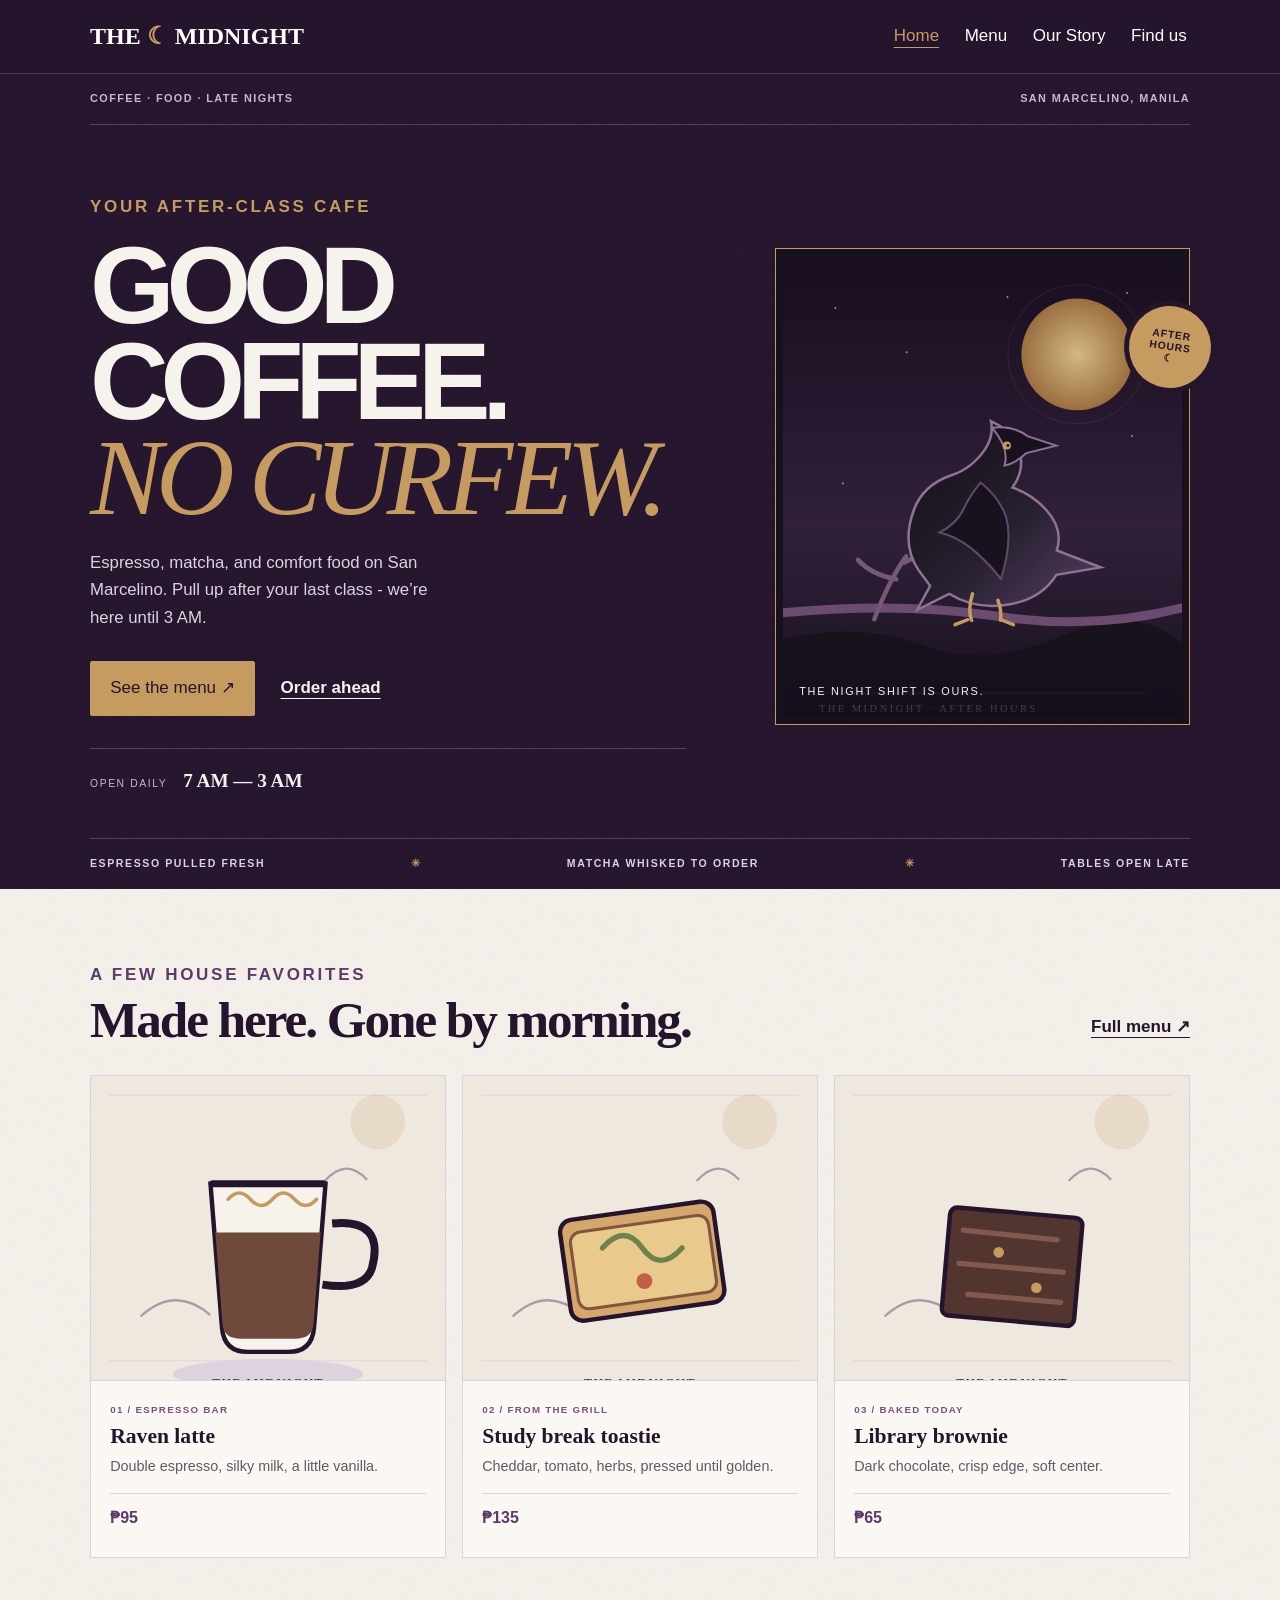
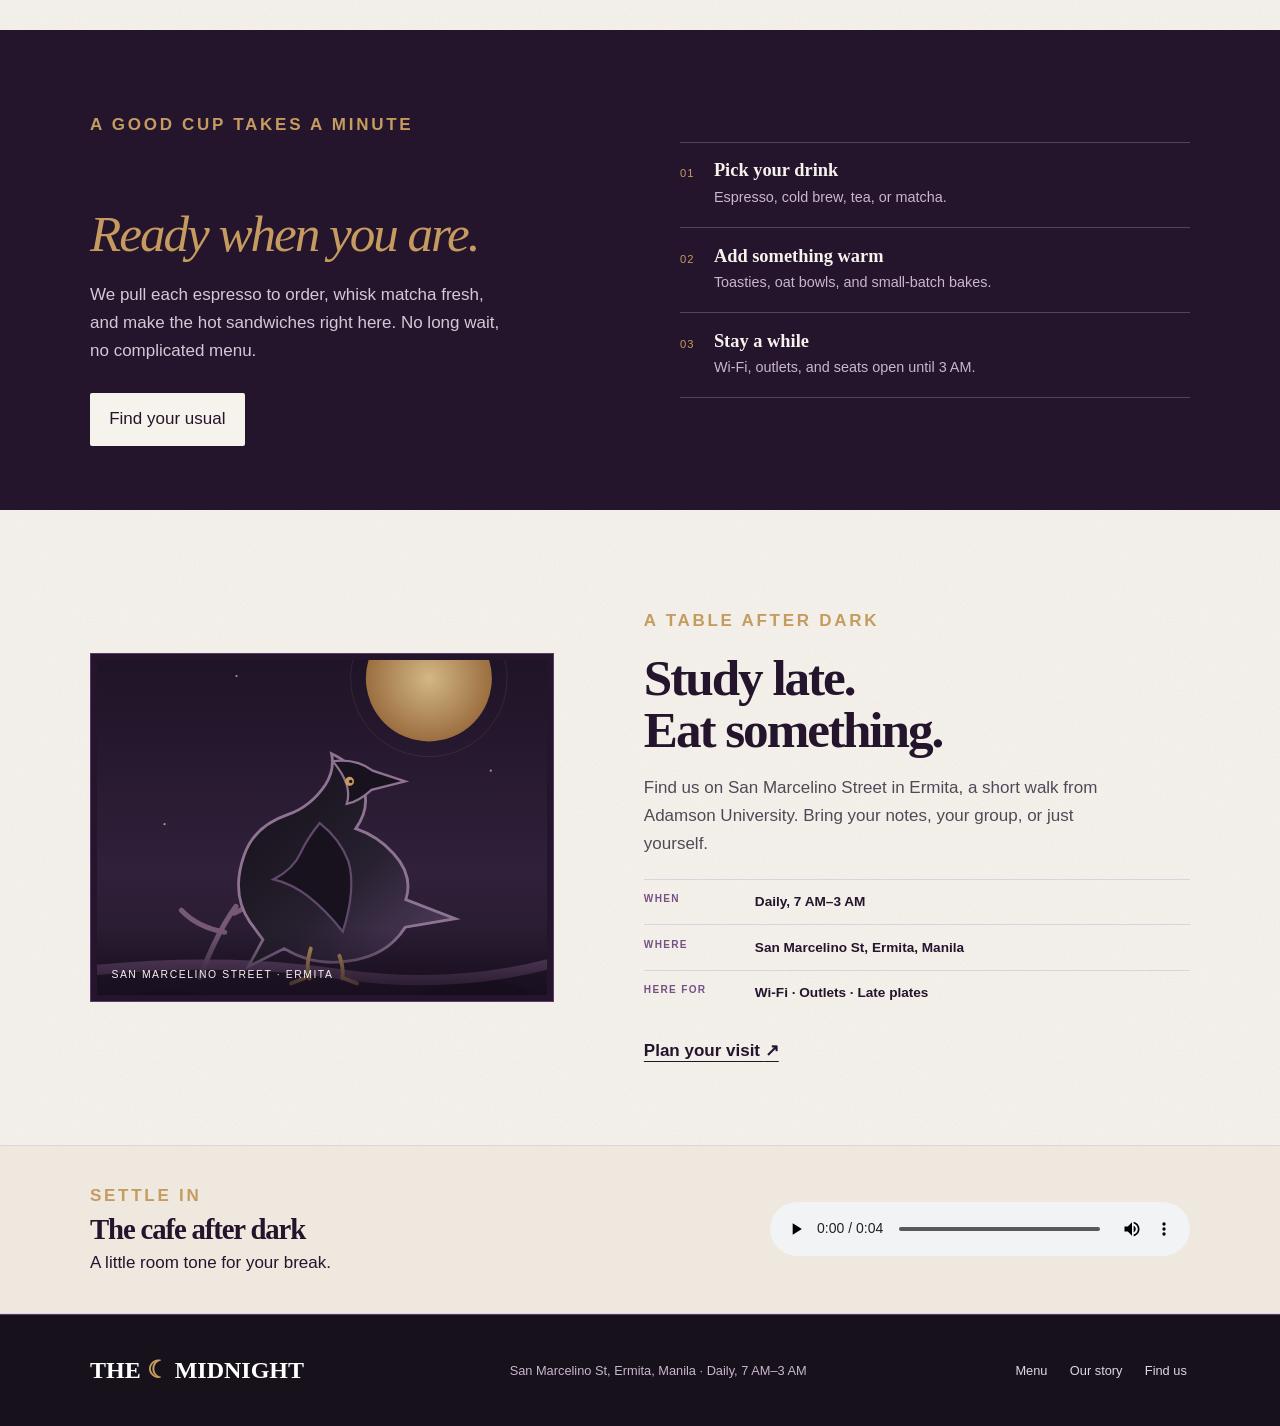
==== index.html @ ac4ef087 "Add files via upload" ====
<!doctype html>
<html lang="en"><head><meta charset="utf-8"><meta name="viewport" content="width=device-width, initial-scale=1"><title>The Midnight | Coffee after class</title><link rel="stylesheet" href="style.css"></head>
<body><header><div class="wrap bar"><a class="brand" href="index.html">THE <span>☾</span> MIDNIGHT</a><nav aria-label="Main navigation"><a href="index.html" aria-current="page">Home</a><a href="menu.html">Menu</a><a href="story.html">Our Story</a><a href="contact.html">Find us</a></nav></div></header>
<main>
<section class="mid-hero"><div class="wrap"><div class="mid-navnote"><span>COFFEE · FOOD · LATE NIGHTS</span><span>SAN MARCELINO, MANILA</span></div><div class="mid-hero-grid"><div class="mid-copy"><p class="eyebrow">Your after-class cafe</p><h1>GOOD COFFEE.<br><em>NO CURFEW.</em></h1><p>Espresso, matcha, and comfort food on San Marcelino. Pull up after your last class - we’re here until 3 AM.</p><div class="hero-actions"><a class="btn" href="menu.html">See the menu <span aria-hidden="true">↗</span></a><a class="text-link" href="contact.html?order=pickup">Order ahead</a></div><div class="mid-proof"><span>OPEN DAILY</span><strong>7 AM — 3 AM</strong></div></div><figure class="mid-raven"><img src="raven-after-hours.svg" alt="Raven perched on a branch beneath a brass moon"><figcaption>THE NIGHT SHIFT IS OURS.</figcaption><span class="raven-seal">AFTER<br>HOURS<br>☾</span></figure></div><div class="mid-ticker"><span>ESPRESSO PULLED FRESH</span><b>✳</b><span>MATCHA WHISKED TO ORDER</span><b>✳</b><span>TABLES OPEN LATE</span></div></div></section>
<section class="menu-feature wrap"><div class="section-heading"><div><p class="eyebrow">A few house favorites</p><h2>Made here. Gone by morning.</h2></div><a class="text-link" href="menu.html">Full menu <span aria-hidden="true">↗</span></a></div><div class="cards feature-cards"><article class="card menu-card"><img class="menu-art" src="raven-latte.svg" alt="Illustration of a Raven latte"><div class="menu-copy"><p class="item-tag">01 / ESPRESSO BAR</p><h3>Raven latte</h3><p>Double espresso, silky milk, a little vanilla.</p><p class="price">₱95</p></div></article><article class="card menu-card"><img class="menu-art" src="toastie.svg" alt="Illustration of a toasted cheddar sandwich"><div class="menu-copy"><p class="item-tag">02 / FROM THE GRILL</p><h3>Study break toastie</h3><p>Cheddar, tomato, herbs, pressed until golden.</p><p class="price">₱135</p></div></article><article class="card menu-card"><img class="menu-art" src="brownie.svg" alt="Illustration of a chocolate brownie"><div class="menu-copy"><p class="item-tag">03 / BAKED TODAY</p><h3>Library brownie</h3><p>Dark chocolate, crisp edge, soft center.</p><p class="price">₱65</p></div></article></div></section>
<section class="counter-band"><div class="wrap counter-grid"><div><p class="eyebrow">A good cup takes a minute</p><h2>Fresh from our counter.<br><em>Ready when you are.</em></h2><p>We pull each espresso to order, whisk matcha fresh, and make the hot sandwiches right here. No long wait, no complicated menu.</p><a class="btn btn-light" href="menu.html">Find your usual</a></div><ol class="steps"><li><span>01</span><div><h3>Pick your drink</h3><p>Espresso, cold brew, tea, or matcha.</p></div></li><li><span>02</span><div><h3>Add something warm</h3><p>Toasties, oat bowls, and small-batch bakes.</p></div></li><li><span>03</span><div><h3>Stay a while</h3><p>Wi-Fi, outlets, and seats open until 3 AM.</p></div></li></ol></div></section>
<section class="place-section wrap"><figure class="place-art"><img src="raven-after-hours.svg" alt="The Midnight's raven mark against a night sky"><figcaption>SAN MARCELINO STREET · ERMITA</figcaption></figure><div class="place-copy"><p class="eyebrow">A table after dark</p><h2>Study late.<br>Eat something.</h2><p>Find us on San Marcelino Street in Ermita, a short walk from Adamson University. Bring your notes, your group, or just yourself.</p><ul class="place-facts"><li><span>WHEN</span><strong>Daily, 7 AM–3 AM</strong></li><li><span>WHERE</span><strong>San Marcelino St, Ermita, Manila</strong></li><li><span>HERE FOR</span><strong>Wi-Fi · Outlets · Late plates</strong></li></ul><a class="text-link" href="contact.html">Plan your visit <span aria-hidden="true">↗</span></a></div></section>
<section class="sound-strip"><div class="wrap sound-row"><div><p class="eyebrow">Settle in</p><h2>The cafe after dark</h2><p>A little room tone for your break.</p></div><audio controls aria-label="Cafe ambience soundscape"><source src="cafe-ambience.wav" type="audio/wav">Your browser does not support audio playback.</audio></div></section>
</main><footer><div class="wrap footer-row"><a class="brand" href="index.html">THE <span>☾</span> MIDNIGHT</a><p>San Marcelino St, Ermita, Manila · Daily, 7 AM–3 AM</p><nav aria-label="Footer navigation"><a href="menu.html">Menu</a><a href="story.html">Our story</a><a href="contact.html">Find us</a></nav></div></footer></body></html>
---- style.css ----
:root{--ink:#21172c;--plum:#522879;--violet:#7b45a6;--lilac:#eee4f5;--cream:#fffaf2;--gold:#e5b95c;--muted:#655b6c;--serif:Georgia,serif;--sans:Arial,sans-serif}*{box-sizing:border-box}body{margin:0;background:var(--cream);color:var(--ink);font:17px/1.65 var(--sans)}a{color:var(--plum)}a:hover{color:var(--violet)}a:focus-visible,button:focus-visible,input:focus-visible,select:focus-visible,textarea:focus-visible{outline:3px solid var(--gold);outline-offset:3px}.wrap{width:min(1100px,92%);margin:auto}header{background:var(--plum);color:white}header .bar{display:flex;align-items:center;justify-content:space-between;gap:2rem;padding:1rem 0}.brand{font:700 1.5rem var(--serif);color:white;text-decoration:none}.brand span{color:var(--gold)}nav{display:flex;gap:1.2rem;flex-wrap:wrap}nav a{color:white;text-decoration:none;padding:.4rem .2rem}nav a:hover,nav a[aria-current=page]{color:var(--gold);text-decoration:underline;text-underline-offset:6px}.hero{padding:5rem 0;background:linear-gradient(115deg,#eee4f5 0 60%,#e3d4ed 60%);}.hero-grid,.split{display:grid;grid-template-columns:1.1fr .9fr;gap:3rem;align-items:center}h1,h2,h3{font-family:var(--serif);line-height:1.15}h1{font-size:clamp(2.8rem,7vw,5rem);margin:.5rem 0}h2{font-size:2.2rem;color:var(--plum)}.eyebrow{text-transform:uppercase;letter-spacing:.16em;color:var(--violet);font-weight:bold}.btn{display:inline-block;background:var(--plum);color:white;text-decoration:none;padding:.8rem 1.2rem;border-radius:3px}.btn:hover,button:hover{background:var(--violet);color:white}.section{padding:3rem 0}.cards{display:grid;grid-template-columns:repeat(3,1fr);gap:1.2rem}.card{background:white;padding:1.4rem;border-top:4px solid var(--violet);box-shadow:0 8px 25px #21172c12}figure{margin:0}figure img{width:100%;display:block;border-radius:4px}figcaption{font-size:.9rem;color:var(--muted);padding:.5rem 0}audio{width:100%;margin:1rem 0}.price{color:var(--plum);font-weight:bold}form{max-width:700px;display:grid;gap:1rem}label{font-weight:bold}input,select,textarea{display:block;width:100%;margin-top:.35rem;padding:.8rem;border:1px solid #9e8ba9;border-radius:3px;background:white;font:inherit}button{border:0;background:var(--plum);color:white;padding:.85rem 1.2rem;font:inherit;cursor:pointer}footer{background:var(--ink);color:white;padding:2rem 0;margin-top:2rem}footer a{color:#e8ceff}.raven{font-size:4rem;color:var(--plum);text-align:center;background:var(--lilac);padding:2rem;border-radius:50%}@media(max-width:700px){header .bar{align-items:flex-start;flex-direction:column;gap:.5rem}.hero{padding:3rem 0}.hero-grid,.split,.cards{grid-template-columns:1fr}.section{padding:2rem 0}nav{gap:.5rem 1rem}body{font-size:16px}}

/* Raven & Rue editorial identity */
@import url('https://fonts.googleapis.com/css2?family=Fraunces:opsz,wght@9..144,500;9..144,600&family=Plus+Jakarta+Sans:wght@400;500;600;700&display=swap');
:root{--ink:#24142C;--plum:#5C3A6B;--violet:#5C3A6B;--lilac:#EEE8EF;--cream:#F6F2EC;--gold:#C59B5F;--muted:#625968;--serif:'Fraunces',Georgia,serif;--sans:'Plus Jakarta Sans',Arial,sans-serif;--line:#DCD3DF}
body{background-color:var(--cream);background-image:url("data:image/svg+xml,%3Csvg viewBox='0 0 180 180' xmlns='http://www.w3.org/2000/svg'%3E%3Cfilter id='n'%3E%3CfeTurbulence type='fractalNoise' baseFrequency='.88' numOctaves='3' stitchTiles='stitch'/%3E%3C/filter%3E%3Crect width='100%25' height='100%25' filter='url(%23n)' opacity='.12'/%3E%3C/svg%3E");background-size:180px 180px}
header{background:var(--ink);border-bottom:1px solid #49374e}.hero{padding:clamp(3rem,7vw,6rem) 0 0;background:transparent;border-bottom:1px solid var(--line)}.hero-grid{grid-template-columns:1.04fr .78fr;gap:clamp(2rem,7vw,6rem);align-items:center}.hero-copy{max-width:620px}.hero h1{font-size:clamp(3rem,6.6vw,5.7rem);letter-spacing:-.045em;max-width:11ch;margin:1rem 0 1.3rem;color:var(--ink)}.hero .eyebrow{color:var(--plum)}.hero-lede{max-width:46ch;color:#514957;font-size:1.08rem}.hero-actions{display:flex;align-items:center;gap:1.6rem;flex-wrap:wrap;margin:2rem 0}.hero .btn{background:var(--ink);border:1px solid var(--ink);padding:.9rem 1.25rem;border-radius:0;font-weight:700}.hero .btn:hover{background:var(--plum);border-color:var(--plum)}.text-link{font-weight:700;text-decoration:underline;text-underline-offset:5px;color:var(--ink)}.text-link:hover{color:var(--plum)}.hero-photo{position:relative;width:100%;aspect-ratio:4/5;border:1px solid var(--ink);padding:7px;background:var(--cream)}.hero-photo img{width:100%;height:100%;object-fit:cover;display:block;filter:saturate(.78) contrast(1.04)}.hero-photo figcaption{position:absolute;left:7px;right:7px;bottom:7px;background:linear-gradient(transparent,#170f1ccc);color:white;padding:2.5rem 1rem .8rem}.late-stamp{position:absolute;right:-18px;top:13%;display:grid;place-items:center;background:var(--gold);color:var(--ink);width:108px;height:108px;border-radius:50%;text-align:center;text-transform:uppercase;font-size:.68rem;line-height:1.25;letter-spacing:.08em;box-shadow:0 0 0 4px var(--cream);transform:rotate(8deg)}.late-stamp strong{font-size:.92rem}.hero-meta{display:flex;list-style:none;padding:1.2rem 0;margin:2.5rem 0 0;border-top:1px solid var(--line);gap:0;flex-wrap:wrap}.hero-meta li{padding:.2rem 1.4rem;border-right:1px solid var(--line);font-size:.8rem;font-weight:700;letter-spacing:.02em;color:#514957}.hero-meta li:first-child{padding-left:0}.hero-meta li:last-child{border:0}.section{border-top:1px solid var(--line)}h2{color:var(--ink)}
@media(max-width:700px){.hero-grid{grid-template-columns:1fr;gap:2.5rem}.hero-photo{width:min(88%,420px);margin:0 auto}.hero h1{font-size:clamp(2.8rem,13vw,4rem)}.hero-meta{margin-top:1.5rem;display:grid;grid-template-columns:1fr;gap:.6rem}.hero-meta li,.hero-meta li:first-child{padding:.4rem 0;border:0}.late-stamp{right:-12px;width:92px;height:92px}}

/* After-hours raven identity */
:root{--ink:#24142C;--plum:#5C3A6B;--violet:#765184;--cream:#F6F2EC;--gold:#C59B5F;--line:#DCD3DF}
.hero{position:relative;background:#24142C;color:#F6F2EC;border-bottom:1px solid #5C3A6B}.hero:before{content:"";position:absolute;inset:0;pointer-events:none;background-image:url("data:image/svg+xml,%3Csvg viewBox='0 0 180 180' xmlns='http://www.w3.org/2000/svg'%3E%3Cfilter id='n'%3E%3CfeTurbulence type='fractalNoise' baseFrequency='.8' numOctaves='3' stitchTiles='stitch'/%3E%3C/filter%3E%3Crect width='100%25' height='100%25' filter='url(%23n)' opacity='.14'/%3E%3C/svg%3E");opacity:.24}.hero .wrap{position:relative}.hero h1{color:#F6F2EC}.hero .eyebrow{color:#C59B5F}.hero-lede{color:#d3c9d6}.hero .btn{background:#C59B5F;border-color:#C59B5F;color:#24142C}.hero .btn:hover{background:#e0bb80;border-color:#e0bb80}.hero .text-link{color:#F6F2EC}.hero .text-link:hover{color:#C59B5F}.hero-photo{background:#24142C;border-color:#C59B5F;padding:6px}.hero-photo img{filter:none}.hero-photo figcaption{background:linear-gradient(transparent,#160d1ddd);color:#F6F2EC}.late-stamp{background:#C59B5F;color:#24142C;box-shadow:0 0 0 4px #24142C}.hero-meta{border-color:#5C3A6B}.hero-meta li{color:#e0d7e2;border-color:#5C3A6B}.hero-meta li:last-child{border:0}
/* Illustrated cafe menu */
.menu-card{padding:0;overflow:hidden;background:#fbf8f3;border:1px solid #dcd3df;border-top:0;box-shadow:none}.menu-card .menu-art{width:100%;display:block;aspect-ratio:1/1;object-fit:cover;border-bottom:1px solid #dcd3df}.menu-copy{padding:1.1rem 1.25rem 1.3rem}.menu-copy h3{margin:.1rem 0 .4rem;color:#24142c;font-size:1.35rem}.menu-copy p{margin:.35rem 0;color:#625968}.menu-copy .price{margin-top:.8rem;padding-top:.65rem;border-top:1px solid #dcd3df;color:#5c3a6b;font-size:1.05rem}.section.wrap>h2{font-size:2rem;margin-bottom:1.2rem}.section.wrap>h2.section{margin-top:3rem;padding-top:2rem;border-top:1px solid #dcd3df}
/* Homepage featured menu cards */
main>.section.wrap:has(>.cards) .menu-card{background:#f6f2ec;border:1px solid #dcd3df;box-shadow:none;transition:transform .2s ease,border-color .2s ease}main>.section.wrap:has(>.cards) .menu-card:hover{transform:translateY(-3px);border-color:#c59b5f}main>.section.wrap:has(>.cards) .menu-art{aspect-ratio:4/3;background:#eee8df}main>.section.wrap:has(>.cards) .menu-copy{padding:1rem 1.2rem 1.1rem}main>.section.wrap:has(>.cards) .menu-copy h3{font-size:1.3rem}main>.section.wrap:has(>.cards) .menu-copy .price{border:0;padding:0;margin:.7rem 0 0;font-family:var(--sans);font-size:.95rem}
/* Midnight landing page: bold cafe identity, original raven and menu art */
.mid-hero{background:#24142c;color:#f6f2ec;overflow:hidden;position:relative}.mid-hero:after{content:"";position:absolute;inset:0;pointer-events:none;opacity:.1;background-image:url("data:image/svg+xml,%3Csvg viewBox='0 0 180 180' xmlns='http://www.w3.org/2000/svg'%3E%3Cfilter id='n'%3E%3CfeTurbulence type='fractalNoise' baseFrequency='.8' numOctaves='3' stitchTiles='stitch'/%3E%3C/filter%3E%3Crect width='100%25' height='100%25' filter='url(%23n)' opacity='.25'/%3E%3C/svg%3E")}.mid-hero .wrap{position:relative;z-index:1}.mid-navnote{display:flex;justify-content:space-between;padding:1rem 0;border-bottom:1px solid #ffffff30;color:#c9b6cf;font-size:.68rem;font-weight:700;letter-spacing:.13em}.mid-hero-grid{display:grid;grid-template-columns:1.12fr .78fr;align-items:center;gap:clamp(2rem,7vw,7rem);padding:3.2rem 0 2.6rem}.mid-copy .eyebrow,.counter-band .eyebrow,.place-copy .eyebrow,.sound-strip .eyebrow{color:#c59b5f}.mid-copy h1{font-family:var(--sans);font-weight:800;letter-spacing:-.075em;font-size:clamp(3.5rem,8.5vw,7.2rem);line-height:.88;margin:1rem 0 1.4rem}.mid-copy h1 em{font-family:var(--serif);font-weight:500;color:#c59b5f;letter-spacing:-.06em}.mid-copy>p:not(.eyebrow){max-width:40ch;color:#ddd2df;font-size:1.05rem}.mid-hero .hero-actions{margin:1.8rem 0}.mid-hero .btn{background:#c59b5f;color:#24142c;border:1px solid #c59b5f;border-radius:2px}.mid-hero .btn:hover{background:#e2c28c;color:#24142c}.mid-hero .text-link{color:#f6f2ec}.mid-proof{display:flex;align-items:baseline;gap:1rem;border-top:1px solid #ffffff30;padding-top:1rem;margin-top:2rem}.mid-proof span{font-size:.65rem;letter-spacing:.15em;color:#c9b6cf}.mid-proof strong{font-family:var(--serif);font-size:1.2rem;color:#f6f2ec}.mid-raven{position:relative;margin:0;aspect-ratio:4/4.6;border:1px solid #c59b5f;padding:7px;background:#17111b}.mid-raven img{width:100%;height:100%;object-fit:cover;display:block}.mid-raven figcaption{position:absolute;bottom:7px;left:7px;right:7px;padding:3rem 1rem 1rem;background:linear-gradient(transparent,#160d1ddd);color:#f6f2ec;font-size:.68rem;letter-spacing:.16em}.raven-seal{position:absolute;right:-22px;top:12%;width:82px;height:82px;border-radius:50%;background:#c59b5f;color:#24142c;display:grid;place-content:center;text-align:center;font-size:.65rem;line-height:1.15;font-weight:800;letter-spacing:.08em;transform:rotate(8deg);box-shadow:0 0 0 5px #24142c}.mid-ticker{border-top:1px solid #ffffff30;display:flex;justify-content:space-between;align-items:center;gap:1rem;padding:1rem 0;color:#ddd2df;font-size:.66rem;font-weight:700;letter-spacing:.15em}.mid-ticker b{color:#c59b5f}.menu-feature{padding:4.5rem 0}.section-heading{display:flex;justify-content:space-between;align-items:end;margin-bottom:1.5rem}.section-heading h2,.place-copy h2,.counter-grid h2,.sound-row h2{font-size:clamp(2.2rem,4vw,3.6rem);line-height:1.02;letter-spacing:-.04em;margin:.3rem 0}.section-heading .eyebrow{margin:0;color:#5c3a6b}.section-heading .text-link{margin-bottom:.6rem}.feature-cards{gap:1rem}.feature-cards .menu-card{border:1px solid #dcd3df;background:#fbf8f3;box-shadow:none}.feature-cards .menu-art{aspect-ratio:1.16/1;background:#eee8df;object-fit:cover}.feature-cards .menu-copy{padding:1rem 1.2rem 1.25rem}.item-tag{font-size:.61rem!important;letter-spacing:.13em;color:#765184!important;font-weight:700}.feature-cards .menu-copy h3{margin:.35rem 0;font-size:1.35rem}.feature-cards .menu-copy p{font-size:.9rem}.feature-cards .menu-copy .price{font-size:1rem;color:#5c3a6b;border-top:1px solid #dcd3df;padding-top:.7rem;margin-top:.9rem}.counter-band{background:#24142c;color:#f6f2ec;padding:4rem 0}.counter-grid{display:grid;grid-template-columns:1fr 1fr;gap:5rem;align-items:center}.counter-grid h2 em{color:#c59b5f;font-family:var(--serif);font-weight:500}.counter-grid>div>p:not(.eyebrow){max-width:45ch;color:#d3c9d6;margin:1.3rem 0 1.7rem}.btn-light{background:#f6f2ec;color:#24142c;border-radius:2px}.steps{list-style:none;padding:0;margin:0}.steps li{display:flex;gap:1.2rem;padding:1.1rem 0;border-top:1px solid #ffffff35}.steps li:last-child{border-bottom:1px solid #ffffff35}.steps li>span{font-size:.7rem;letter-spacing:.1em;color:#c59b5f;padding-top:.25rem}.steps h3{font-size:1.15rem;margin:0;color:#f6f2ec}.steps p{margin:.25rem 0 0;color:#c9b6cf;font-size:.9rem}.place-section{display:grid;grid-template-columns:.85fr 1fr;gap:clamp(2rem,7vw,6rem);align-items:center;padding:5rem 0}.place-art{position:relative;margin:0;aspect-ratio:4/3;border:1px solid #5c3a6b;padding:6px;background:#24142c}.place-art img{width:100%;height:100%;object-fit:cover;display:block}.place-art figcaption{position:absolute;left:6px;right:6px;bottom:6px;background:linear-gradient(transparent,#160d1ddd);color:#f6f2ec;padding:2.3rem .9rem .7rem;font-size:.65rem;letter-spacing:.15em}.place-copy>p:not(.eyebrow){max-width:50ch;color:#514957}.place-facts{list-style:none;padding:0;margin:1.3rem 0}.place-facts li{display:grid;grid-template-columns:95px 1fr;gap:1rem;padding:.7rem 0;border-top:1px solid #dcd3df}.place-facts span{font-size:.63rem;letter-spacing:.13em;color:#765184;font-weight:700}.place-facts strong{font-size:.85rem}.sound-strip{background:#eee8df;border-block:1px solid #dcd3df;padding:2rem 0}.sound-row{display:flex;align-items:center;justify-content:space-between;gap:2rem}.sound-row h2{font-size:1.8rem}.sound-row p{margin:.25rem 0}.sound-row audio{max-width:420px}footer{background:#17111b;margin:0;border-top:1px solid #5c3a6b}.footer-row{display:flex;justify-content:space-between;align-items:center;gap:2rem;flex-wrap:wrap}.footer-row p{font-size:.8rem;color:#c9b6cf}.footer-row nav{gap:1rem}.footer-row nav a{font-size:.8rem;color:#e0d7e2}
@media(max-width:760px){.mid-navnote{font-size:.55rem}.mid-hero-grid,.counter-grid,.place-section{grid-template-columns:1fr}.mid-hero-grid{gap:2rem;padding:2.5rem 0}.mid-copy h1{font-size:clamp(3.5rem,16vw,6rem)}.mid-raven{width:min(86%,430px);margin:0 auto}.raven-seal{right:-14px;width:70px;height:70px}.mid-ticker{font-size:.53rem;letter-spacing:.08em}.mid-ticker b{display:none}.menu-feature{padding:3rem 0}.section-heading{align-items:start;gap:1rem}.section-heading .text-link{white-space:nowrap}.feature-cards{grid-template-columns:1fr 1fr}.counter-grid{gap:2rem}.place-section{padding:3rem 0}.place-art{width:min(100%,500px);margin:auto}.sound-row{align-items:flex-start;flex-direction:column;gap:1rem}.sound-row audio{width:100%}}
@media(max-width:480px){.feature-cards{grid-template-columns:1fr}.mid-ticker span{font-size:.48rem}.mid-navnote span:last-child{text-align:right}}
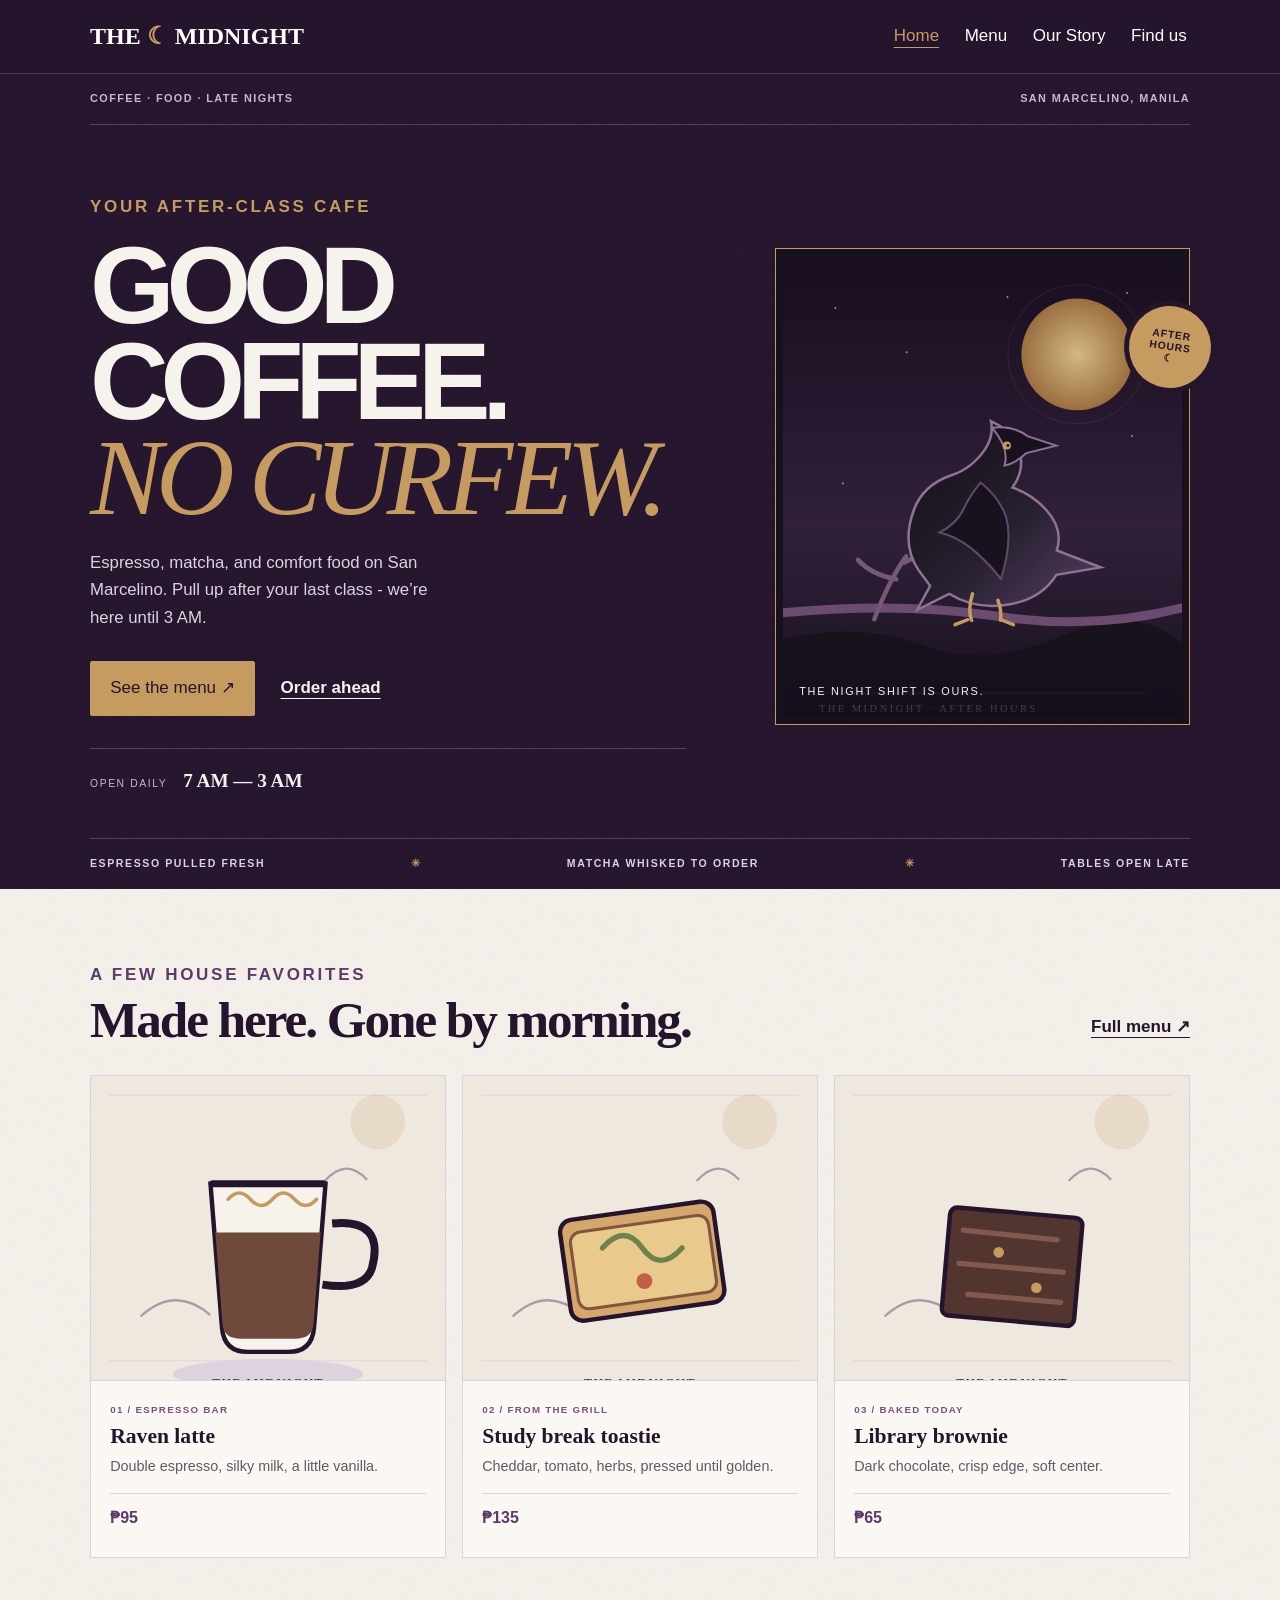
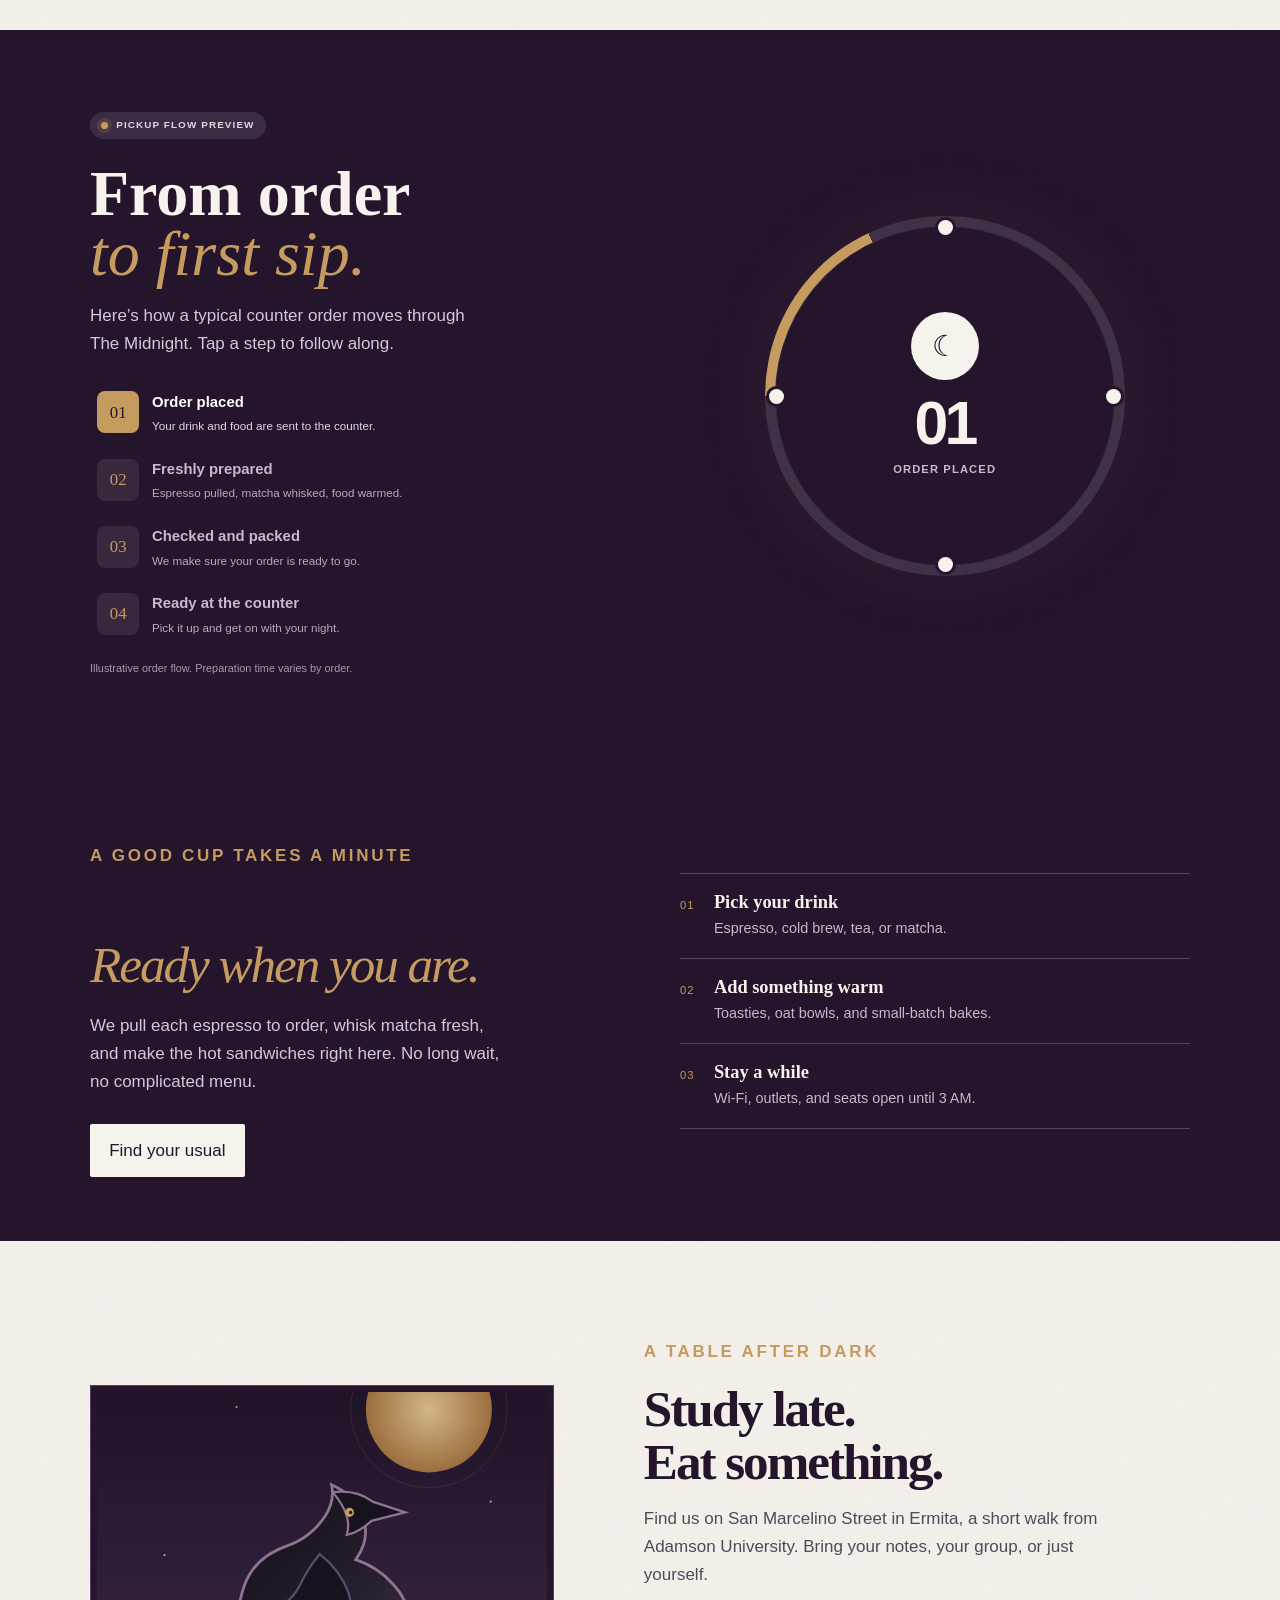
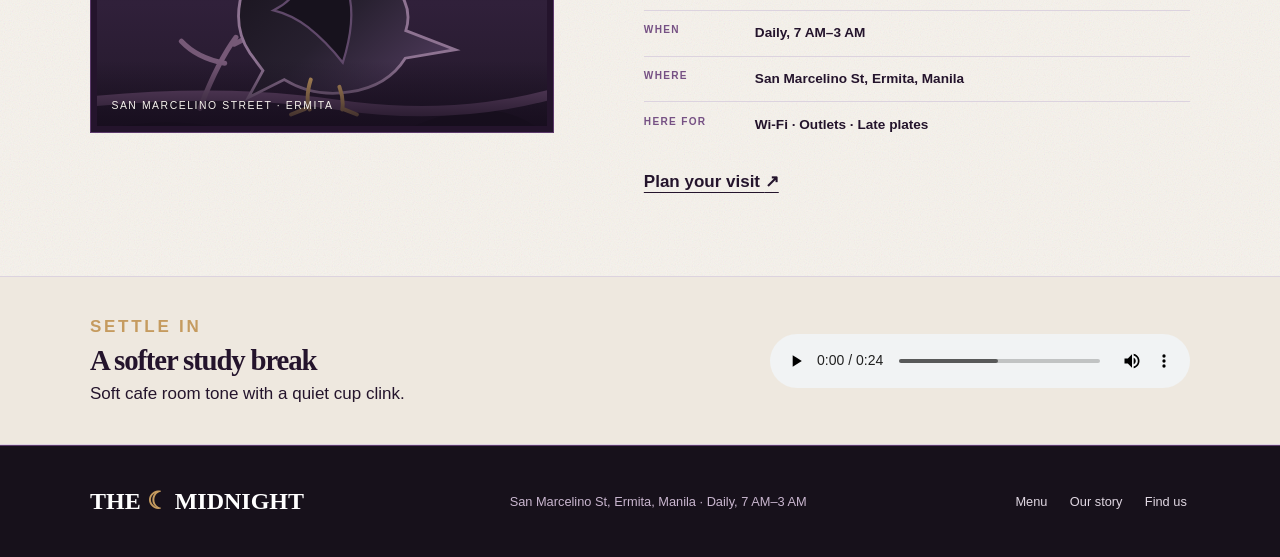
==== commit ccd34846: "Add files via upload" ====
--- a/index.html
+++ b/index.html
@@ -4,8 +4,22 @@
 <main>
 <section class="mid-hero"><div class="wrap"><div class="mid-navnote"><span>COFFEE · FOOD · LATE NIGHTS</span><span>SAN MARCELINO, MANILA</span></div><div class="mid-hero-grid"><div class="mid-copy"><p class="eyebrow">Your after-class cafe</p><h1>GOOD COFFEE.<br><em>NO CURFEW.</em></h1><p>Espresso, matcha, and comfort food on San Marcelino. Pull up after your last class - we’re here until 3 AM.</p><div class="hero-actions"><a class="btn" href="menu.html">See the menu <span aria-hidden="true">↗</span></a><a class="text-link" href="contact.html?order=pickup">Order ahead</a></div><div class="mid-proof"><span>OPEN DAILY</span><strong>7 AM — 3 AM</strong></div></div><figure class="mid-raven"><img src="raven-after-hours.svg" alt="Raven perched on a branch beneath a brass moon"><figcaption>THE NIGHT SHIFT IS OURS.</figcaption><span class="raven-seal">AFTER<br>HOURS<br>☾</span></figure></div><div class="mid-ticker"><span>ESPRESSO PULLED FRESH</span><b>✳</b><span>MATCHA WHISKED TO ORDER</span><b>✳</b><span>TABLES OPEN LATE</span></div></div></section>
 <section class="menu-feature wrap"><div class="section-heading"><div><p class="eyebrow">A few house favorites</p><h2>Made here. Gone by morning.</h2></div><a class="text-link" href="menu.html">Full menu <span aria-hidden="true">↗</span></a></div><div class="cards feature-cards"><article class="card menu-card"><img class="menu-art" src="raven-latte.svg" alt="Illustration of a Raven latte"><div class="menu-copy"><p class="item-tag">01 / ESPRESSO BAR</p><h3>Raven latte</h3><p>Double espresso, silky milk, a little vanilla.</p><p class="price">₱95</p></div></article><article class="card menu-card"><img class="menu-art" src="toastie.svg" alt="Illustration of a toasted cheddar sandwich"><div class="menu-copy"><p class="item-tag">02 / FROM THE GRILL</p><h3>Study break toastie</h3><p>Cheddar, tomato, herbs, pressed until golden.</p><p class="price">₱135</p></div></article><article class="card menu-card"><img class="menu-art" src="brownie.svg" alt="Illustration of a chocolate brownie"><div class="menu-copy"><p class="item-tag">03 / BAKED TODAY</p><h3>Library brownie</h3><p>Dark chocolate, crisp edge, soft center.</p><p class="price">₱65</p></div></article></div></section>
-<section class="counter-band"><div class="wrap counter-grid"><div><p class="eyebrow">A good cup takes a minute</p><h2>Fresh from our counter.<br><em>Ready when you are.</em></h2><p>We pull each espresso to order, whisk matcha fresh, and make the hot sandwiches right here. No long wait, no complicated menu.</p><a class="btn btn-light" href="menu.html">Find your usual</a></div><ol class="steps"><li><span>01</span><div><h3>Pick your drink</h3><p>Espresso, cold brew, tea, or matcha.</p></div></li><li><span>02</span><div><h3>Add something warm</h3><p>Toasties, oat bowls, and small-batch bakes.</p></div></li><li><span>03</span><div><h3>Stay a while</h3><p>Wi-Fi, outlets, and seats open until 3 AM.</p></div></li></ol></div></section>
+<section class="order-flow"><div class="wrap flow-wrap"><div class="flow-copy"><p class="flow-live"><span></span> PICKUP FLOW PREVIEW</p><h2>From order<br><em>to first sip.</em></h2><p>Here’s how a typical counter order moves through The Midnight. Tap a step to follow along.</p><ol class="flow-steps" aria-label="Order progress steps"><li><button class="flow-step is-active" type="button" data-step="0" data-progress="18"><span class="step-icon">01</span><span><strong>Order placed</strong><small>Your drink and food are sent to the counter.</small></span></button></li><li><button class="flow-step" type="button" data-step="1" data-progress="43"><span class="step-icon">02</span><span><strong>Freshly prepared</strong><small>Espresso pulled, matcha whisked, food warmed.</small></span></button></li><li><button class="flow-step" type="button" data-step="2" data-progress="69"><span class="step-icon">03</span><span><strong>Checked and packed</strong><small>We make sure your order is ready to go.</small></span></button></li><li><button class="flow-step" type="button" data-step="3" data-progress="100"><span class="step-icon">04</span><span><strong>Ready at the counter</strong><small>Pick it up and get on with your night.</small></span></button></li></ol><p class="flow-note">Illustrative order flow. Preparation time varies by order.</p></div><div class="flow-dial" role="status" aria-live="polite" aria-label="Order placed"><div class="dial-center"><span class="dial-mark" aria-hidden="true">☾</span><strong class="dial-number">01</strong><span class="dial-label">ORDER PLACED</span></div><i class="dial-dot d1"></i><i class="dial-dot d2"></i><i class="dial-dot d3"></i><i class="dial-dot d4"></i></div></div></section><section class="counter-band"><div class="wrap counter-grid"><div><p class="eyebrow">A good cup takes a minute</p><h2>Fresh from our counter.<br><em>Ready when you are.</em></h2><p>We pull each espresso to order, whisk matcha fresh, and make the hot sandwiches right here. No long wait, no complicated menu.</p><a class="btn btn-light" href="menu.html">Find your usual</a></div><ol class="steps"><li><span>01</span><div><h3>Pick your drink</h3><p>Espresso, cold brew, tea, or matcha.</p></div></li><li><span>02</span><div><h3>Add something warm</h3><p>Toasties, oat bowls, and small-batch bakes.</p></div></li><li><span>03</span><div><h3>Stay a while</h3><p>Wi-Fi, outlets, and seats open until 3 AM.</p></div></li></ol></div></section>
 <section class="place-section wrap"><figure class="place-art"><img src="raven-after-hours.svg" alt="The Midnight's raven mark against a night sky"><figcaption>SAN MARCELINO STREET · ERMITA</figcaption></figure><div class="place-copy"><p class="eyebrow">A table after dark</p><h2>Study late.<br>Eat something.</h2><p>Find us on San Marcelino Street in Ermita, a short walk from Adamson University. Bring your notes, your group, or just yourself.</p><ul class="place-facts"><li><span>WHEN</span><strong>Daily, 7 AM–3 AM</strong></li><li><span>WHERE</span><strong>San Marcelino St, Ermita, Manila</strong></li><li><span>HERE FOR</span><strong>Wi-Fi · Outlets · Late plates</strong></li></ul><a class="text-link" href="contact.html">Plan your visit <span aria-hidden="true">↗</span></a></div></section>
-<section class="sound-strip"><div class="wrap sound-row"><div><p class="eyebrow">Settle in</p><h2>The cafe after dark</h2><p>A little room tone for your break.</p></div><audio controls aria-label="Cafe ambience soundscape"><source src="cafe-ambience.wav" type="audio/wav">Your browser does not support audio playback.</audio></div></section>
-</main><footer><div class="wrap footer-row"><a class="brand" href="index.html">THE <span>☾</span> MIDNIGHT</a><p>San Marcelino St, Ermita, Manila · Daily, 7 AM–3 AM</p><nav aria-label="Footer navigation"><a href="menu.html">Menu</a><a href="story.html">Our story</a><a href="contact.html">Find us</a></nav></div></footer></body></html>
+<section class="sound-strip"><div class="wrap sound-row"><div><p class="eyebrow">Settle in</p><h2>A softer study break</h2><p>Soft cafe room tone with a quiet cup clink.</p></div><audio controls aria-label="Cafe ambience soundscape"><source src="cafe-ambience.wav" type="audio/wav">Your browser does not support audio playback.</audio></div></section>
+</main><footer><div class="wrap footer-row"><a class="brand" href="index.html">THE <span>☾</span> MIDNIGHT</a><p>San Marcelino St, Ermita, Manila · Daily, 7 AM–3 AM</p><nav aria-label="Footer navigation"><a href="menu.html">Menu</a><a href="story.html">Our story</a><a href="contact.html">Find us</a></nav></div></footer><script>
+document.querySelectorAll('.flow-step').forEach((button) => {
+  button.addEventListener('click', () => {
+    document.querySelectorAll('.flow-step').forEach((step) => step.classList.remove('is-active'));
+    button.classList.add('is-active');
+    const dial = document.querySelector('.flow-dial');
+    dial.style.setProperty('--fill', button.dataset.progress + '%');
+    dial.querySelector('.dial-number').textContent = String(Number(button.dataset.step) + 1).padStart(2, '0');
+    dial.querySelector('.dial-label').textContent = button.querySelector('strong').textContent.toUpperCase();
+    dial.setAttribute('aria-label', button.querySelector('strong').textContent);
+  });
+});
+</script></body></html>
 
+
+
--- a/style.css
+++ b/style.css
@@ -18,3 +18,6 @@
 .mid-hero{background:#24142c;color:#f6f2ec;overflow:hidden;position:relative}.mid-hero:after{content:"";position:absolute;inset:0;pointer-events:none;opacity:.1;background-image:url("data:image/svg+xml,%3Csvg viewBox='0 0 180 180' xmlns='http://www.w3.org/2000/svg'%3E%3Cfilter id='n'%3E%3CfeTurbulence type='fractalNoise' baseFrequency='.8' numOctaves='3' stitchTiles='stitch'/%3E%3C/filter%3E%3Crect width='100%25' height='100%25' filter='url(%23n)' opacity='.25'/%3E%3C/svg%3E")}.mid-hero .wrap{position:relative;z-index:1}.mid-navnote{display:flex;justify-content:space-between;padding:1rem 0;border-bottom:1px solid #ffffff30;color:#c9b6cf;font-size:.68rem;font-weight:700;letter-spacing:.13em}.mid-hero-grid{display:grid;grid-template-columns:1.12fr .78fr;align-items:center;gap:clamp(2rem,7vw,7rem);padding:3.2rem 0 2.6rem}.mid-copy .eyebrow,.counter-band .eyebrow,.place-copy .eyebrow,.sound-strip .eyebrow{color:#c59b5f}.mid-copy h1{font-family:var(--sans);font-weight:800;letter-spacing:-.075em;font-size:clamp(3.5rem,8.5vw,7.2rem);line-height:.88;margin:1rem 0 1.4rem}.mid-copy h1 em{font-family:var(--serif);font-weight:500;color:#c59b5f;letter-spacing:-.06em}.mid-copy>p:not(.eyebrow){max-width:40ch;color:#ddd2df;font-size:1.05rem}.mid-hero .hero-actions{margin:1.8rem 0}.mid-hero .btn{background:#c59b5f;color:#24142c;border:1px solid #c59b5f;border-radius:2px}.mid-hero .btn:hover{background:#e2c28c;color:#24142c}.mid-hero .text-link{color:#f6f2ec}.mid-proof{display:flex;align-items:baseline;gap:1rem;border-top:1px solid #ffffff30;padding-top:1rem;margin-top:2rem}.mid-proof span{font-size:.65rem;letter-spacing:.15em;color:#c9b6cf}.mid-proof strong{font-family:var(--serif);font-size:1.2rem;color:#f6f2ec}.mid-raven{position:relative;margin:0;aspect-ratio:4/4.6;border:1px solid #c59b5f;padding:7px;background:#17111b}.mid-raven img{width:100%;height:100%;object-fit:cover;display:block}.mid-raven figcaption{position:absolute;bottom:7px;left:7px;right:7px;padding:3rem 1rem 1rem;background:linear-gradient(transparent,#160d1ddd);color:#f6f2ec;font-size:.68rem;letter-spacing:.16em}.raven-seal{position:absolute;right:-22px;top:12%;width:82px;height:82px;border-radius:50%;background:#c59b5f;color:#24142c;display:grid;place-content:center;text-align:center;font-size:.65rem;line-height:1.15;font-weight:800;letter-spacing:.08em;transform:rotate(8deg);box-shadow:0 0 0 5px #24142c}.mid-ticker{border-top:1px solid #ffffff30;display:flex;justify-content:space-between;align-items:center;gap:1rem;padding:1rem 0;color:#ddd2df;font-size:.66rem;font-weight:700;letter-spacing:.15em}.mid-ticker b{color:#c59b5f}.menu-feature{padding:4.5rem 0}.section-heading{display:flex;justify-content:space-between;align-items:end;margin-bottom:1.5rem}.section-heading h2,.place-copy h2,.counter-grid h2,.sound-row h2{font-size:clamp(2.2rem,4vw,3.6rem);line-height:1.02;letter-spacing:-.04em;margin:.3rem 0}.section-heading .eyebrow{margin:0;color:#5c3a6b}.section-heading .text-link{margin-bottom:.6rem}.feature-cards{gap:1rem}.feature-cards .menu-card{border:1px solid #dcd3df;background:#fbf8f3;box-shadow:none}.feature-cards .menu-art{aspect-ratio:1.16/1;background:#eee8df;object-fit:cover}.feature-cards .menu-copy{padding:1rem 1.2rem 1.25rem}.item-tag{font-size:.61rem!important;letter-spacing:.13em;color:#765184!important;font-weight:700}.feature-cards .menu-copy h3{margin:.35rem 0;font-size:1.35rem}.feature-cards .menu-copy p{font-size:.9rem}.feature-cards .menu-copy .price{font-size:1rem;color:#5c3a6b;border-top:1px solid #dcd3df;padding-top:.7rem;margin-top:.9rem}.counter-band{background:#24142c;color:#f6f2ec;padding:4rem 0}.counter-grid{display:grid;grid-template-columns:1fr 1fr;gap:5rem;align-items:center}.counter-grid h2 em{color:#c59b5f;font-family:var(--serif);font-weight:500}.counter-grid>div>p:not(.eyebrow){max-width:45ch;color:#d3c9d6;margin:1.3rem 0 1.7rem}.btn-light{background:#f6f2ec;color:#24142c;border-radius:2px}.steps{list-style:none;padding:0;margin:0}.steps li{display:flex;gap:1.2rem;padding:1.1rem 0;border-top:1px solid #ffffff35}.steps li:last-child{border-bottom:1px solid #ffffff35}.steps li>span{font-size:.7rem;letter-spacing:.1em;color:#c59b5f;padding-top:.25rem}.steps h3{font-size:1.15rem;margin:0;color:#f6f2ec}.steps p{margin:.25rem 0 0;color:#c9b6cf;font-size:.9rem}.place-section{display:grid;grid-template-columns:.85fr 1fr;gap:clamp(2rem,7vw,6rem);align-items:center;padding:5rem 0}.place-art{position:relative;margin:0;aspect-ratio:4/3;border:1px solid #5c3a6b;padding:6px;background:#24142c}.place-art img{width:100%;height:100%;object-fit:cover;display:block}.place-art figcaption{position:absolute;left:6px;right:6px;bottom:6px;background:linear-gradient(transparent,#160d1ddd);color:#f6f2ec;padding:2.3rem .9rem .7rem;font-size:.65rem;letter-spacing:.15em}.place-copy>p:not(.eyebrow){max-width:50ch;color:#514957}.place-facts{list-style:none;padding:0;margin:1.3rem 0}.place-facts li{display:grid;grid-template-columns:95px 1fr;gap:1rem;padding:.7rem 0;border-top:1px solid #dcd3df}.place-facts span{font-size:.63rem;letter-spacing:.13em;color:#765184;font-weight:700}.place-facts strong{font-size:.85rem}.sound-strip{background:#eee8df;border-block:1px solid #dcd3df;padding:2rem 0}.sound-row{display:flex;align-items:center;justify-content:space-between;gap:2rem}.sound-row h2{font-size:1.8rem}.sound-row p{margin:.25rem 0}.sound-row audio{max-width:420px}footer{background:#17111b;margin:0;border-top:1px solid #5c3a6b}.footer-row{display:flex;justify-content:space-between;align-items:center;gap:2rem;flex-wrap:wrap}.footer-row p{font-size:.8rem;color:#c9b6cf}.footer-row nav{gap:1rem}.footer-row nav a{font-size:.8rem;color:#e0d7e2}
 @media(max-width:760px){.mid-navnote{font-size:.55rem}.mid-hero-grid,.counter-grid,.place-section{grid-template-columns:1fr}.mid-hero-grid{gap:2rem;padding:2.5rem 0}.mid-copy h1{font-size:clamp(3.5rem,16vw,6rem)}.mid-raven{width:min(86%,430px);margin:0 auto}.raven-seal{right:-14px;width:70px;height:70px}.mid-ticker{font-size:.53rem;letter-spacing:.08em}.mid-ticker b{display:none}.menu-feature{padding:3rem 0}.section-heading{align-items:start;gap:1rem}.section-heading .text-link{white-space:nowrap}.feature-cards{grid-template-columns:1fr 1fr}.counter-grid{gap:2rem}.place-section{padding:3rem 0}.place-art{width:min(100%,500px);margin:auto}.sound-row{align-items:flex-start;flex-direction:column;gap:1rem}.sound-row audio{width:100%}}
 @media(max-width:480px){.feature-cards{grid-template-columns:1fr}.mid-ticker span{font-size:.48rem}.mid-navnote span:last-child{text-align:right}}
+/* Interactive pickup flow inspired by order-tracking interfaces */
+.order-flow{background:#24142c;color:#f6f2ec;padding:4.5rem 0;overflow:hidden;position:relative}.order-flow:before{content:"";position:absolute;inset:0;pointer-events:none;opacity:.12;background-image:linear-gradient(#c59b5f22 1px,transparent 1px),linear-gradient(90deg,#c59b5f22 1px,transparent 1px);background-size:38px 38px}.flow-wrap{position:relative;display:grid;grid-template-columns:1fr .9fr;gap:4rem;align-items:center}.flow-live{display:inline-flex;align-items:center;gap:.5rem;background:#ffffff1a;border-radius:99px;padding:.35rem .7rem;font-size:.62rem;letter-spacing:.11em;font-weight:700;color:#e0d7e2}.flow-live span{width:7px;height:7px;background:#c59b5f;border-radius:50%;box-shadow:0 0 0 4px #c59b5f2a}.flow-copy h2{font-size:clamp(2.8rem,5vw,4.4rem);line-height:.95;color:#f6f2ec;margin:.9rem 0}.flow-copy h2 em{font-family:var(--serif);color:#c59b5f;font-weight:500}.flow-copy>p:not(.flow-live):not(.flow-note){max-width:43ch;color:#d3c9d6}.flow-steps{list-style:none;margin:1.5rem 0 0;padding:0;display:grid;gap:.45rem}.flow-step{width:100%;display:flex;align-items:center;gap:.8rem;text-align:left;background:transparent;border:0;padding:.45rem;border-radius:4px;color:#c9b6cf;cursor:pointer;font:inherit}.flow-step:hover{background:#ffffff10;color:#f6f2ec}.flow-step:focus-visible{outline:2px solid #c59b5f;outline-offset:2px}.step-icon{flex:0 0 42px;height:42px;display:grid;place-items:center;border-radius:8px;background:#ffffff16;color:#c59b5f;font-family:var(--serif);font-size:1.05rem}.flow-step.is-active{color:#fff}.flow-step.is-active .step-icon{background:#c59b5f;color:#24142c}.flow-step strong,.flow-step small{display:block}.flow-step strong{font-size:.93rem}.flow-step small{font-size:.73rem;color:#b9aabd;margin-top:.12rem}.flow-step.is-active small{color:#e0d7e2}.flow-note{font-size:.68rem;color:#a897af;margin-top:1rem}.flow-dial{--fill:18%;width:min(360px,75vw);aspect-ratio:1;border-radius:50%;margin:auto;position:relative;display:grid;place-items:center;background:conic-gradient(from -90deg,#c59b5f var(--fill),#ffffff20 0);transition:background .45s ease;box-shadow:0 0 90px #c59b5f12}.flow-dial:before{content:"";position:absolute;inset:10px;border-radius:50%;background:#24142c;border:1px solid #ffffff16}.dial-center{z-index:1;display:grid;justify-items:center;text-align:center}.dial-mark{width:68px;height:68px;border-radius:50%;display:grid;place-items:center;background:#f6f2ec;color:#24142c;font-size:1.8rem;margin-bottom:.8rem}.dial-number{font:700 clamp(2.5rem,5vw,3.8rem)/1 var(--sans);letter-spacing:-.06em}.dial-label{font-size:.7rem;color:#c9b6cf;font-weight:700;letter-spacing:.1em;margin-top:.4rem}.dial-dot{position:absolute;width:15px;height:15px;background:#f6f2ec;border-radius:50%;z-index:2;box-shadow:0 0 0 3px #24142c}.d1{top:4px;left:calc(50% - 7px)}.d2{right:4px;top:calc(50% - 7px)}.d3{bottom:4px;left:calc(50% - 7px)}.d4{left:4px;top:calc(50% - 7px)}
+@media(max-width:760px){.flow-wrap{grid-template-columns:1fr;gap:2.5rem}.flow-dial{grid-row:1;width:min(280px,70vw)}.flow-copy h2{font-size:3rem}.order-flow{padding:3rem 0}}
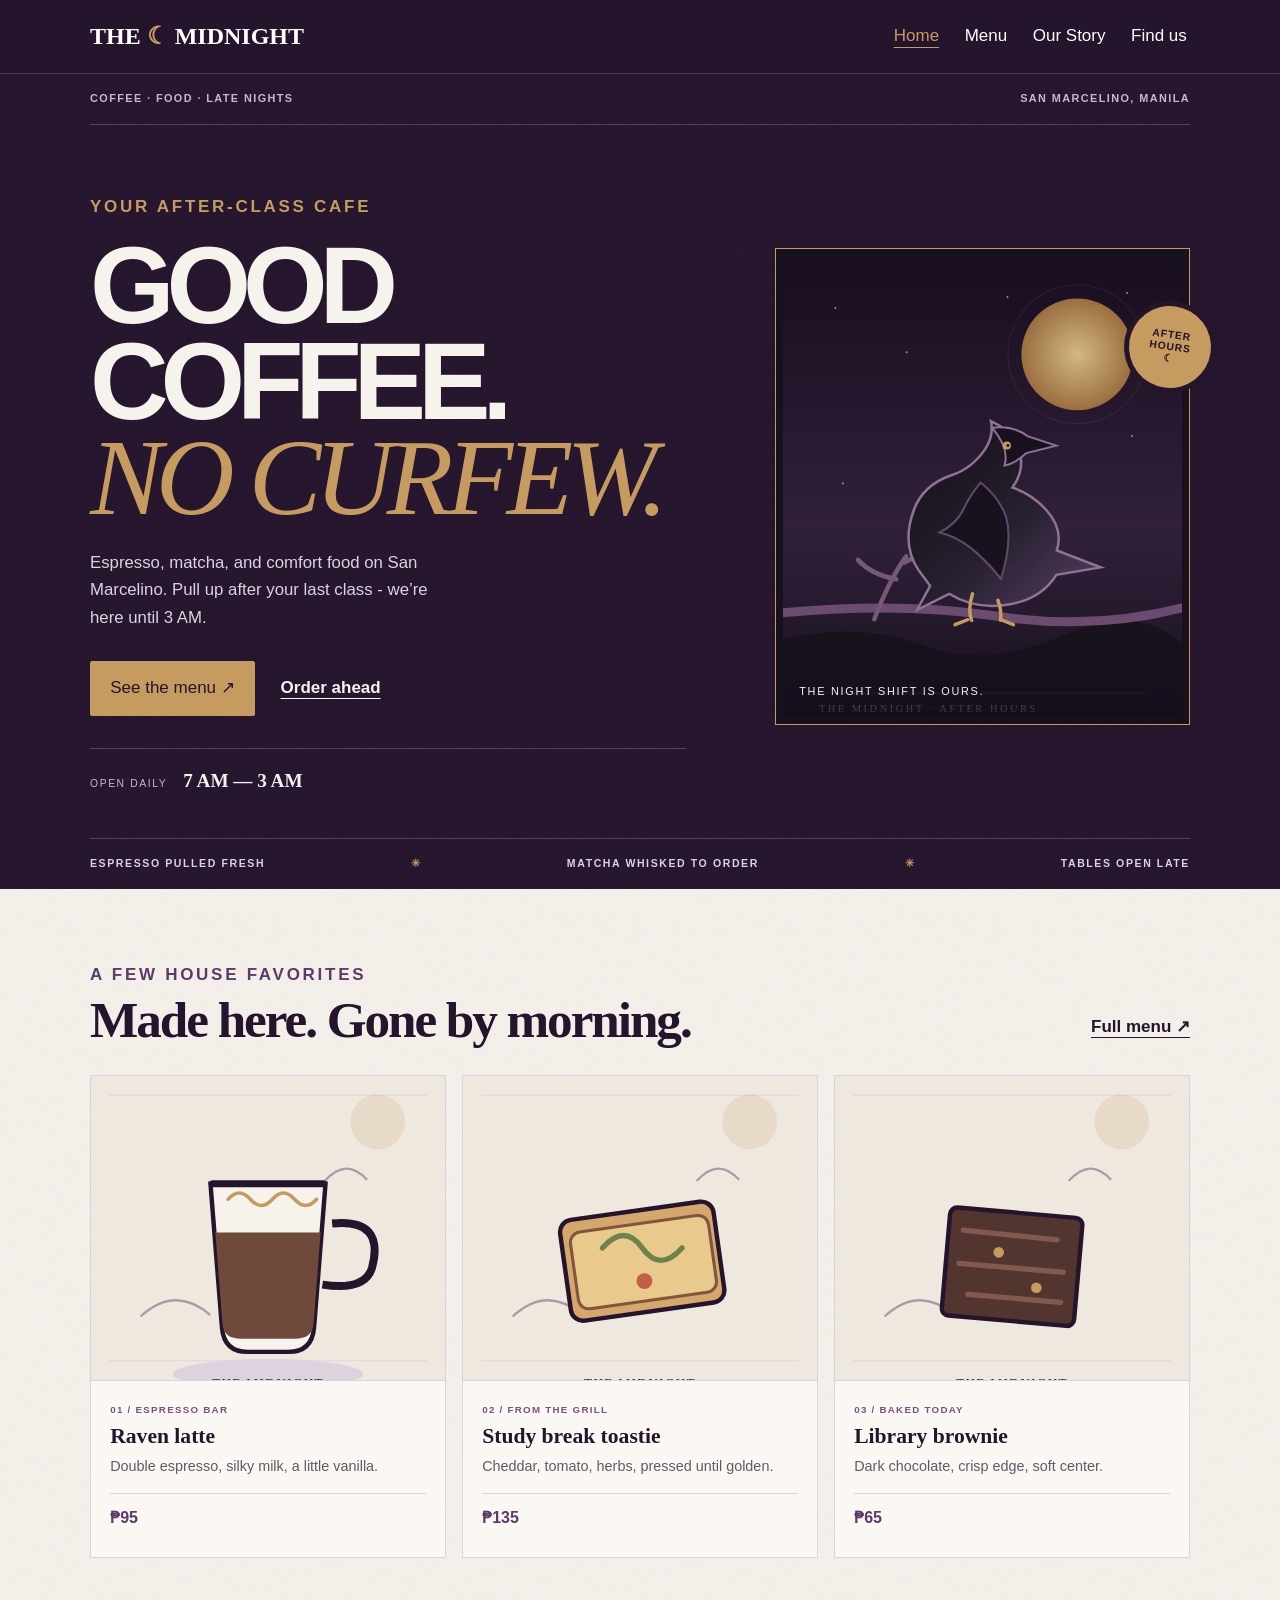
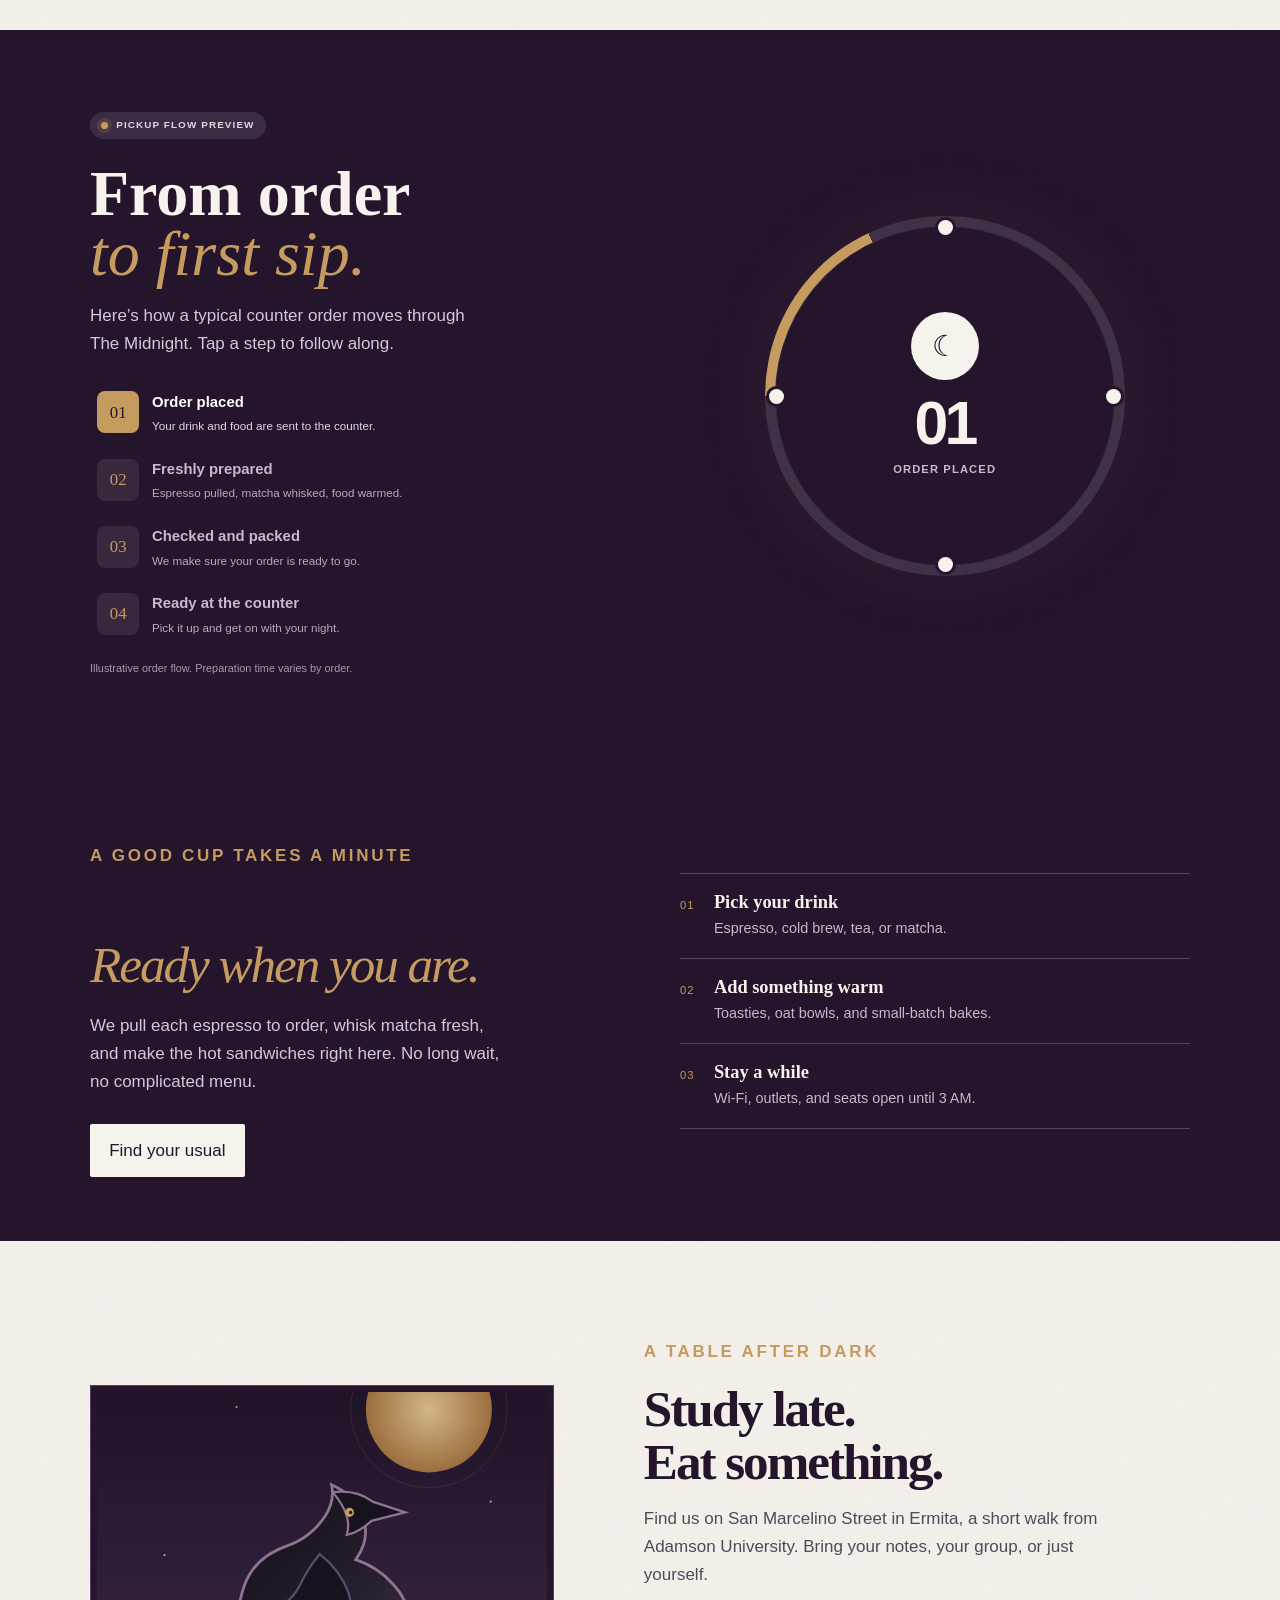
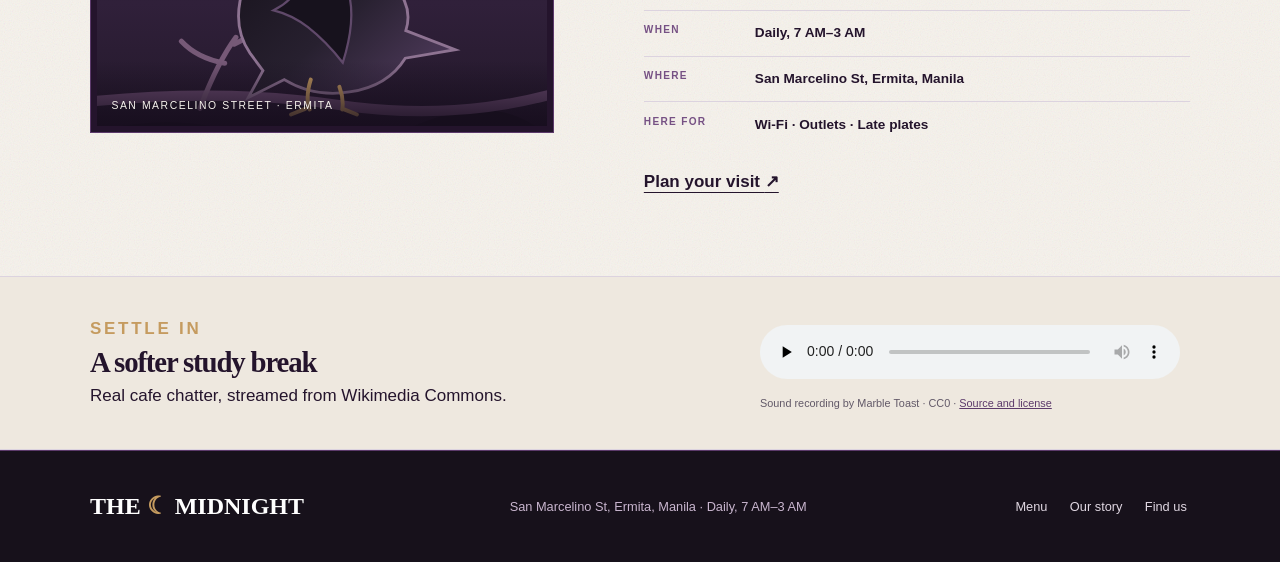
==== commit e45482de: "Add files via upload" ====
--- a/index.html
+++ b/index.html
@@ -6,7 +6,7 @@
 <section class="menu-feature wrap"><div class="section-heading"><div><p class="eyebrow">A few house favorites</p><h2>Made here. Gone by morning.</h2></div><a class="text-link" href="menu.html">Full menu <span aria-hidden="true">↗</span></a></div><div class="cards feature-cards"><article class="card menu-card"><img class="menu-art" src="raven-latte.svg" alt="Illustration of a Raven latte"><div class="menu-copy"><p class="item-tag">01 / ESPRESSO BAR</p><h3>Raven latte</h3><p>Double espresso, silky milk, a little vanilla.</p><p class="price">₱95</p></div></article><article class="card menu-card"><img class="menu-art" src="toastie.svg" alt="Illustration of a toasted cheddar sandwich"><div class="menu-copy"><p class="item-tag">02 / FROM THE GRILL</p><h3>Study break toastie</h3><p>Cheddar, tomato, herbs, pressed until golden.</p><p class="price">₱135</p></div></article><article class="card menu-card"><img class="menu-art" src="brownie.svg" alt="Illustration of a chocolate brownie"><div class="menu-copy"><p class="item-tag">03 / BAKED TODAY</p><h3>Library brownie</h3><p>Dark chocolate, crisp edge, soft center.</p><p class="price">₱65</p></div></article></div></section>
 <section class="order-flow"><div class="wrap flow-wrap"><div class="flow-copy"><p class="flow-live"><span></span> PICKUP FLOW PREVIEW</p><h2>From order<br><em>to first sip.</em></h2><p>Here’s how a typical counter order moves through The Midnight. Tap a step to follow along.</p><ol class="flow-steps" aria-label="Order progress steps"><li><button class="flow-step is-active" type="button" data-step="0" data-progress="18"><span class="step-icon">01</span><span><strong>Order placed</strong><small>Your drink and food are sent to the counter.</small></span></button></li><li><button class="flow-step" type="button" data-step="1" data-progress="43"><span class="step-icon">02</span><span><strong>Freshly prepared</strong><small>Espresso pulled, matcha whisked, food warmed.</small></span></button></li><li><button class="flow-step" type="button" data-step="2" data-progress="69"><span class="step-icon">03</span><span><strong>Checked and packed</strong><small>We make sure your order is ready to go.</small></span></button></li><li><button class="flow-step" type="button" data-step="3" data-progress="100"><span class="step-icon">04</span><span><strong>Ready at the counter</strong><small>Pick it up and get on with your night.</small></span></button></li></ol><p class="flow-note">Illustrative order flow. Preparation time varies by order.</p></div><div class="flow-dial" role="status" aria-live="polite" aria-label="Order placed"><div class="dial-center"><span class="dial-mark" aria-hidden="true">☾</span><strong class="dial-number">01</strong><span class="dial-label">ORDER PLACED</span></div><i class="dial-dot d1"></i><i class="dial-dot d2"></i><i class="dial-dot d3"></i><i class="dial-dot d4"></i></div></div></section><section class="counter-band"><div class="wrap counter-grid"><div><p class="eyebrow">A good cup takes a minute</p><h2>Fresh from our counter.<br><em>Ready when you are.</em></h2><p>We pull each espresso to order, whisk matcha fresh, and make the hot sandwiches right here. No long wait, no complicated menu.</p><a class="btn btn-light" href="menu.html">Find your usual</a></div><ol class="steps"><li><span>01</span><div><h3>Pick your drink</h3><p>Espresso, cold brew, tea, or matcha.</p></div></li><li><span>02</span><div><h3>Add something warm</h3><p>Toasties, oat bowls, and small-batch bakes.</p></div></li><li><span>03</span><div><h3>Stay a while</h3><p>Wi-Fi, outlets, and seats open until 3 AM.</p></div></li></ol></div></section>
 <section class="place-section wrap"><figure class="place-art"><img src="raven-after-hours.svg" alt="The Midnight's raven mark against a night sky"><figcaption>SAN MARCELINO STREET · ERMITA</figcaption></figure><div class="place-copy"><p class="eyebrow">A table after dark</p><h2>Study late.<br>Eat something.</h2><p>Find us on San Marcelino Street in Ermita, a short walk from Adamson University. Bring your notes, your group, or just yourself.</p><ul class="place-facts"><li><span>WHEN</span><strong>Daily, 7 AM–3 AM</strong></li><li><span>WHERE</span><strong>San Marcelino St, Ermita, Manila</strong></li><li><span>HERE FOR</span><strong>Wi-Fi · Outlets · Late plates</strong></li></ul><a class="text-link" href="contact.html">Plan your visit <span aria-hidden="true">↗</span></a></div></section>
-<section class="sound-strip"><div class="wrap sound-row"><div><p class="eyebrow">Settle in</p><h2>A softer study break</h2><p>Soft cafe room tone with a quiet cup clink.</p></div><audio controls aria-label="Cafe ambience soundscape"><source src="cafe-ambience.wav" type="audio/wav">Your browser does not support audio playback.</audio></div></section>
+<section class="sound-strip"><div class="wrap sound-row"><div><p class="eyebrow">Settle in</p><h2>A softer study break</h2><p>Real cafe chatter, streamed from Wikimedia Commons.</p></div><div class="sound-player"><audio controls preload="none" aria-label="Cafe ambience recording"><source src="https://upload.wikimedia.org/wikipedia/commons/transcoded/5/54/Cafe_ambiance.ogg/Cafe_ambiance.ogg.mp3#t=0,30" type="audio/mpeg">Your browser does not support audio playback.</audio><p class="audio-credit">Sound recording by Marble Toast · CC0 · <a href="https://commons.wikimedia.org/wiki/File:Cafe_ambiance.ogg">Source and license</a></p></div></div></section>
 </main><footer><div class="wrap footer-row"><a class="brand" href="index.html">THE <span>☾</span> MIDNIGHT</a><p>San Marcelino St, Ermita, Manila · Daily, 7 AM–3 AM</p><nav aria-label="Footer navigation"><a href="menu.html">Menu</a><a href="story.html">Our story</a><a href="contact.html">Find us</a></nav></div></footer><script>
 document.querySelectorAll('.flow-step').forEach((button) => {
   button.addEventListener('click', () => {
@@ -23,3 +23,5 @@
 
 
 
+
+
--- a/style.css
+++ b/style.css
@@ -21,3 +21,4 @@
 /* Interactive pickup flow inspired by order-tracking interfaces */
 .order-flow{background:#24142c;color:#f6f2ec;padding:4.5rem 0;overflow:hidden;position:relative}.order-flow:before{content:"";position:absolute;inset:0;pointer-events:none;opacity:.12;background-image:linear-gradient(#c59b5f22 1px,transparent 1px),linear-gradient(90deg,#c59b5f22 1px,transparent 1px);background-size:38px 38px}.flow-wrap{position:relative;display:grid;grid-template-columns:1fr .9fr;gap:4rem;align-items:center}.flow-live{display:inline-flex;align-items:center;gap:.5rem;background:#ffffff1a;border-radius:99px;padding:.35rem .7rem;font-size:.62rem;letter-spacing:.11em;font-weight:700;color:#e0d7e2}.flow-live span{width:7px;height:7px;background:#c59b5f;border-radius:50%;box-shadow:0 0 0 4px #c59b5f2a}.flow-copy h2{font-size:clamp(2.8rem,5vw,4.4rem);line-height:.95;color:#f6f2ec;margin:.9rem 0}.flow-copy h2 em{font-family:var(--serif);color:#c59b5f;font-weight:500}.flow-copy>p:not(.flow-live):not(.flow-note){max-width:43ch;color:#d3c9d6}.flow-steps{list-style:none;margin:1.5rem 0 0;padding:0;display:grid;gap:.45rem}.flow-step{width:100%;display:flex;align-items:center;gap:.8rem;text-align:left;background:transparent;border:0;padding:.45rem;border-radius:4px;color:#c9b6cf;cursor:pointer;font:inherit}.flow-step:hover{background:#ffffff10;color:#f6f2ec}.flow-step:focus-visible{outline:2px solid #c59b5f;outline-offset:2px}.step-icon{flex:0 0 42px;height:42px;display:grid;place-items:center;border-radius:8px;background:#ffffff16;color:#c59b5f;font-family:var(--serif);font-size:1.05rem}.flow-step.is-active{color:#fff}.flow-step.is-active .step-icon{background:#c59b5f;color:#24142c}.flow-step strong,.flow-step small{display:block}.flow-step strong{font-size:.93rem}.flow-step small{font-size:.73rem;color:#b9aabd;margin-top:.12rem}.flow-step.is-active small{color:#e0d7e2}.flow-note{font-size:.68rem;color:#a897af;margin-top:1rem}.flow-dial{--fill:18%;width:min(360px,75vw);aspect-ratio:1;border-radius:50%;margin:auto;position:relative;display:grid;place-items:center;background:conic-gradient(from -90deg,#c59b5f var(--fill),#ffffff20 0);transition:background .45s ease;box-shadow:0 0 90px #c59b5f12}.flow-dial:before{content:"";position:absolute;inset:10px;border-radius:50%;background:#24142c;border:1px solid #ffffff16}.dial-center{z-index:1;display:grid;justify-items:center;text-align:center}.dial-mark{width:68px;height:68px;border-radius:50%;display:grid;place-items:center;background:#f6f2ec;color:#24142c;font-size:1.8rem;margin-bottom:.8rem}.dial-number{font:700 clamp(2.5rem,5vw,3.8rem)/1 var(--sans);letter-spacing:-.06em}.dial-label{font-size:.7rem;color:#c9b6cf;font-weight:700;letter-spacing:.1em;margin-top:.4rem}.dial-dot{position:absolute;width:15px;height:15px;background:#f6f2ec;border-radius:50%;z-index:2;box-shadow:0 0 0 3px #24142c}.d1{top:4px;left:calc(50% - 7px)}.d2{right:4px;top:calc(50% - 7px)}.d3{bottom:4px;left:calc(50% - 7px)}.d4{left:4px;top:calc(50% - 7px)}
 @media(max-width:760px){.flow-wrap{grid-template-columns:1fr;gap:2.5rem}.flow-dial{grid-row:1;width:min(280px,70vw)}.flow-copy h2{font-size:3rem}.order-flow{padding:3rem 0}}
+.sound-player{width:min(100%,430px)}.sound-player audio{width:100%;display:block}.audio-credit{font-size:.68rem;color:#625968;margin:.5rem 0}.audio-credit a{color:#5c3a6b}
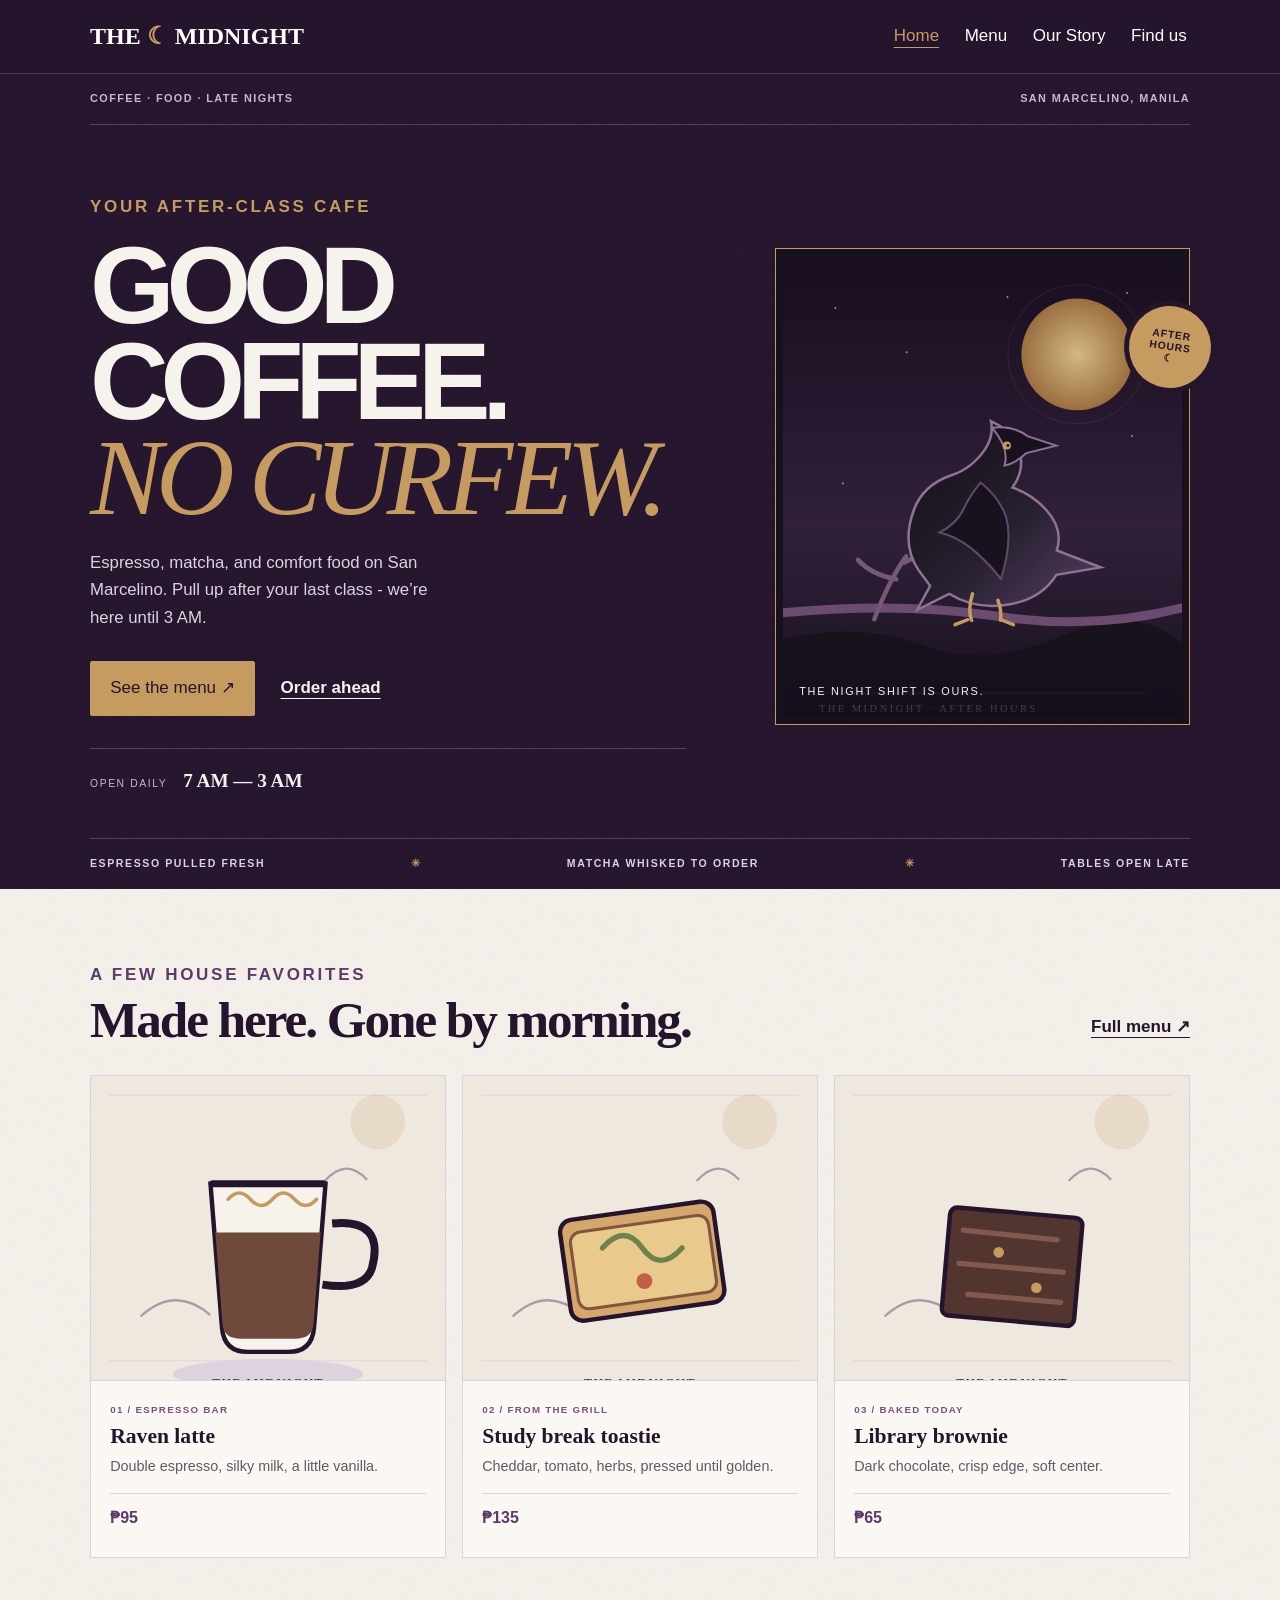
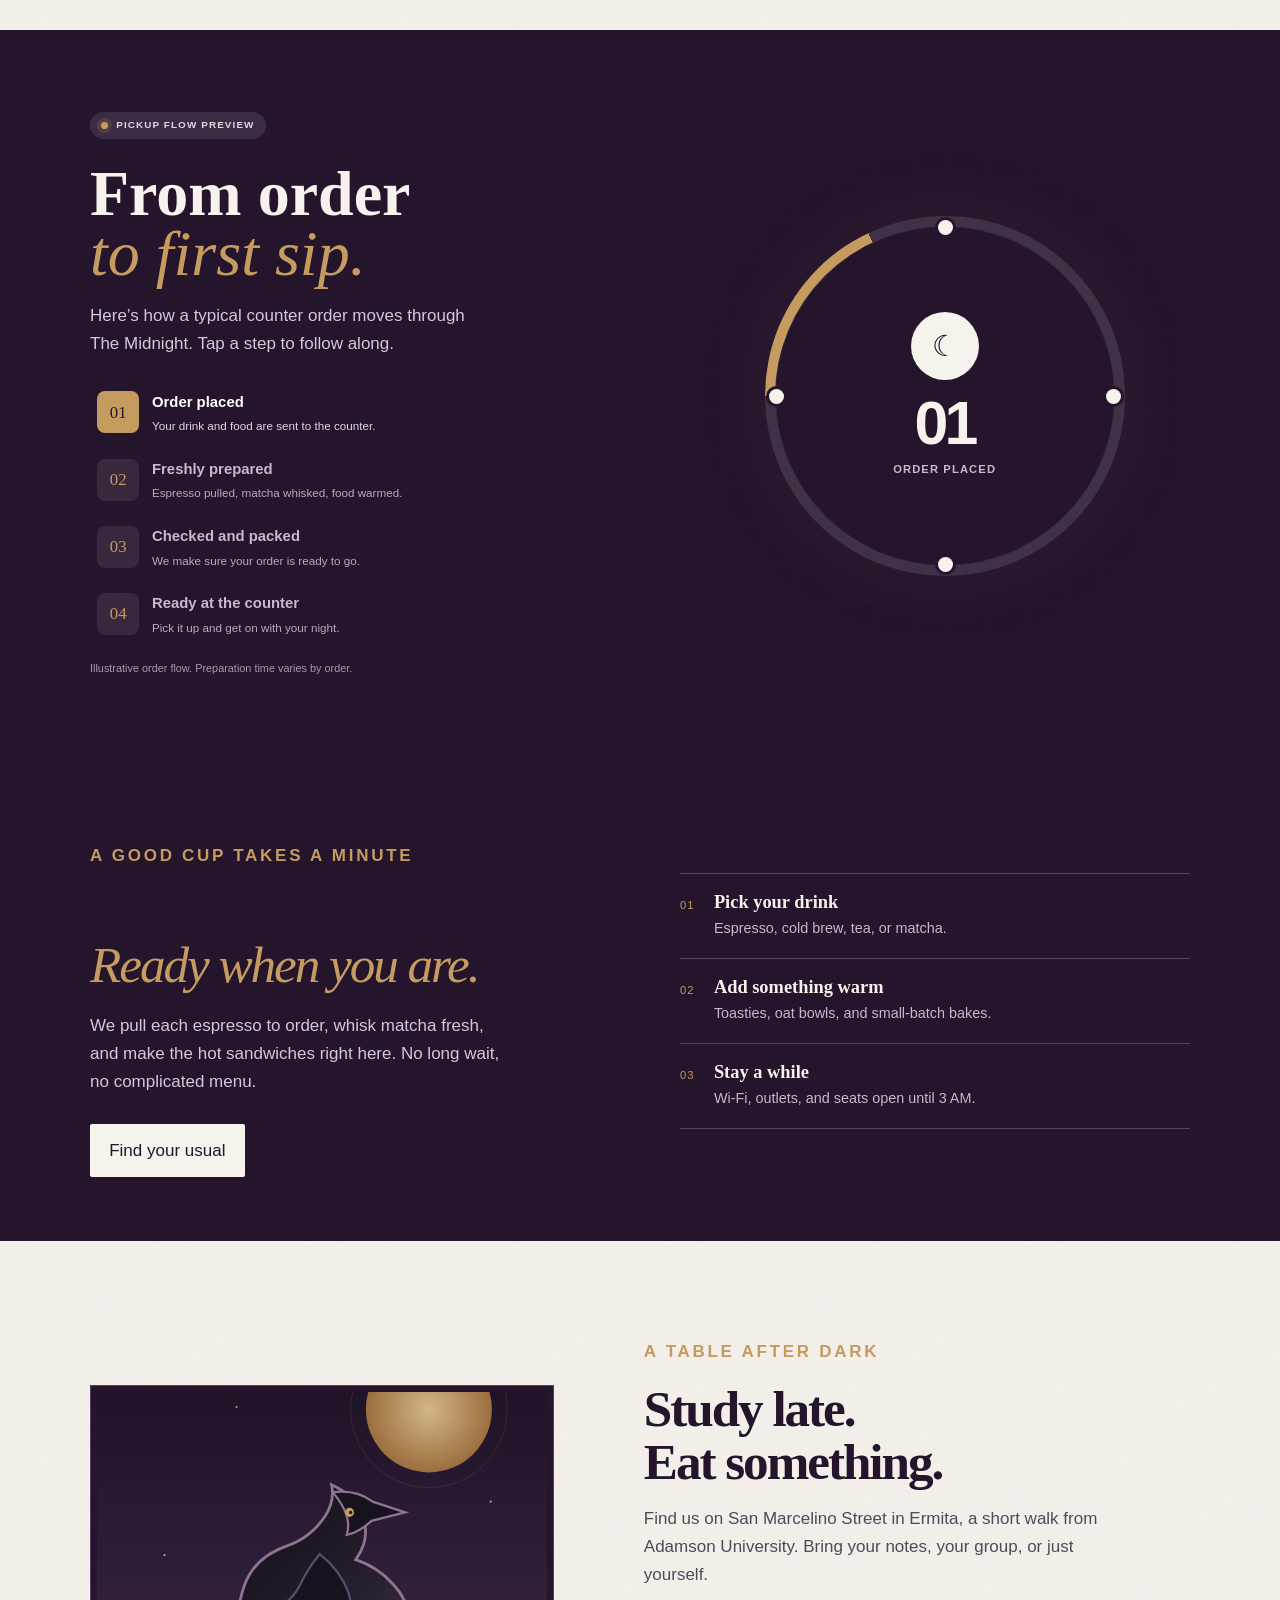
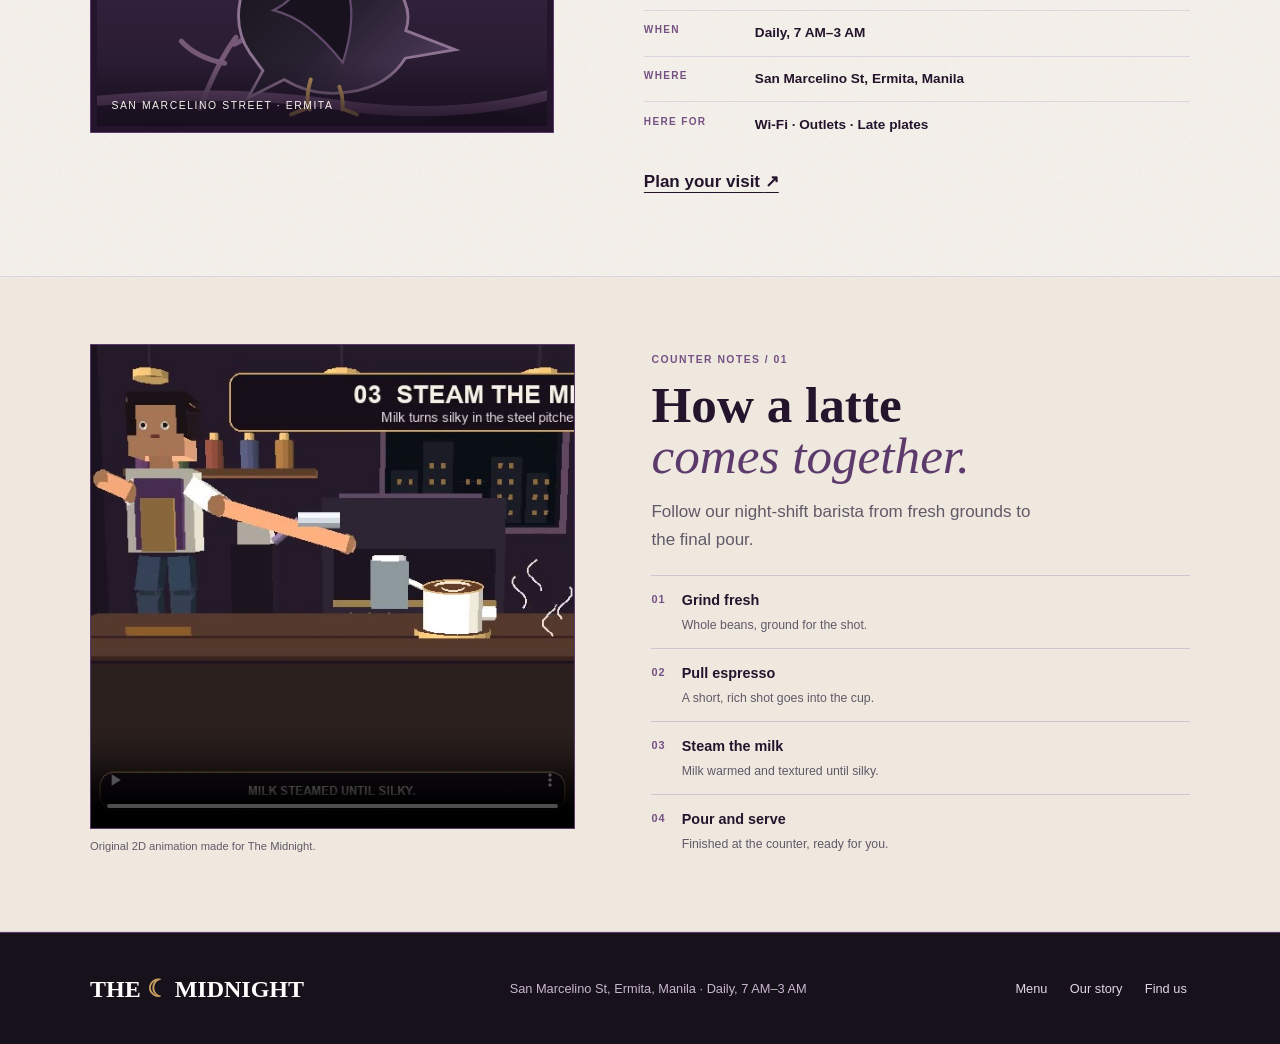
==== commit b4ff7f8b: "Add files via upload" ====
--- a/index.html
+++ b/index.html
@@ -6,7 +6,7 @@
 <section class="menu-feature wrap"><div class="section-heading"><div><p class="eyebrow">A few house favorites</p><h2>Made here. Gone by morning.</h2></div><a class="text-link" href="menu.html">Full menu <span aria-hidden="true">↗</span></a></div><div class="cards feature-cards"><article class="card menu-card"><img class="menu-art" src="raven-latte.svg" alt="Illustration of a Raven latte"><div class="menu-copy"><p class="item-tag">01 / ESPRESSO BAR</p><h3>Raven latte</h3><p>Double espresso, silky milk, a little vanilla.</p><p class="price">₱95</p></div></article><article class="card menu-card"><img class="menu-art" src="toastie.svg" alt="Illustration of a toasted cheddar sandwich"><div class="menu-copy"><p class="item-tag">02 / FROM THE GRILL</p><h3>Study break toastie</h3><p>Cheddar, tomato, herbs, pressed until golden.</p><p class="price">₱135</p></div></article><article class="card menu-card"><img class="menu-art" src="brownie.svg" alt="Illustration of a chocolate brownie"><div class="menu-copy"><p class="item-tag">03 / BAKED TODAY</p><h3>Library brownie</h3><p>Dark chocolate, crisp edge, soft center.</p><p class="price">₱65</p></div></article></div></section>
 <section class="order-flow"><div class="wrap flow-wrap"><div class="flow-copy"><p class="flow-live"><span></span> PICKUP FLOW PREVIEW</p><h2>From order<br><em>to first sip.</em></h2><p>Here’s how a typical counter order moves through The Midnight. Tap a step to follow along.</p><ol class="flow-steps" aria-label="Order progress steps"><li><button class="flow-step is-active" type="button" data-step="0" data-progress="18"><span class="step-icon">01</span><span><strong>Order placed</strong><small>Your drink and food are sent to the counter.</small></span></button></li><li><button class="flow-step" type="button" data-step="1" data-progress="43"><span class="step-icon">02</span><span><strong>Freshly prepared</strong><small>Espresso pulled, matcha whisked, food warmed.</small></span></button></li><li><button class="flow-step" type="button" data-step="2" data-progress="69"><span class="step-icon">03</span><span><strong>Checked and packed</strong><small>We make sure your order is ready to go.</small></span></button></li><li><button class="flow-step" type="button" data-step="3" data-progress="100"><span class="step-icon">04</span><span><strong>Ready at the counter</strong><small>Pick it up and get on with your night.</small></span></button></li></ol><p class="flow-note">Illustrative order flow. Preparation time varies by order.</p></div><div class="flow-dial" role="status" aria-live="polite" aria-label="Order placed"><div class="dial-center"><span class="dial-mark" aria-hidden="true">☾</span><strong class="dial-number">01</strong><span class="dial-label">ORDER PLACED</span></div><i class="dial-dot d1"></i><i class="dial-dot d2"></i><i class="dial-dot d3"></i><i class="dial-dot d4"></i></div></div></section><section class="counter-band"><div class="wrap counter-grid"><div><p class="eyebrow">A good cup takes a minute</p><h2>Fresh from our counter.<br><em>Ready when you are.</em></h2><p>We pull each espresso to order, whisk matcha fresh, and make the hot sandwiches right here. No long wait, no complicated menu.</p><a class="btn btn-light" href="menu.html">Find your usual</a></div><ol class="steps"><li><span>01</span><div><h3>Pick your drink</h3><p>Espresso, cold brew, tea, or matcha.</p></div></li><li><span>02</span><div><h3>Add something warm</h3><p>Toasties, oat bowls, and small-batch bakes.</p></div></li><li><span>03</span><div><h3>Stay a while</h3><p>Wi-Fi, outlets, and seats open until 3 AM.</p></div></li></ol></div></section>
 <section class="place-section wrap"><figure class="place-art"><img src="raven-after-hours.svg" alt="The Midnight's raven mark against a night sky"><figcaption>SAN MARCELINO STREET · ERMITA</figcaption></figure><div class="place-copy"><p class="eyebrow">A table after dark</p><h2>Study late.<br>Eat something.</h2><p>Find us on San Marcelino Street in Ermita, a short walk from Adamson University. Bring your notes, your group, or just yourself.</p><ul class="place-facts"><li><span>WHEN</span><strong>Daily, 7 AM–3 AM</strong></li><li><span>WHERE</span><strong>San Marcelino St, Ermita, Manila</strong></li><li><span>HERE FOR</span><strong>Wi-Fi · Outlets · Late plates</strong></li></ul><a class="text-link" href="contact.html">Plan your visit <span aria-hidden="true">↗</span></a></div></section>
-<section class="sound-strip"><div class="wrap sound-row"><div><p class="eyebrow">Settle in</p><h2>A softer study break</h2><p>Real cafe chatter, streamed from Wikimedia Commons.</p></div><div class="sound-player"><audio controls preload="none" aria-label="Cafe ambience recording"><source src="https://upload.wikimedia.org/wikipedia/commons/transcoded/5/54/Cafe_ambiance.ogg/Cafe_ambiance.ogg.mp3#t=0,30" type="audio/mpeg">Your browser does not support audio playback.</audio><p class="audio-credit">Sound recording by Marble Toast · CC0 · <a href="https://commons.wikimedia.org/wiki/File:Cafe_ambiance.ogg">Source and license</a></p></div></div></section>
+<section class="brew-film"><div class="wrap brew-layout"><div class="brew-video"><video controls loop playsinline preload="metadata" poster="latte-making-poster.jpg" aria-label="Custom animation of a barista making a latte"><source src="latte-making-animation.mp4" type="video/mp4">Your browser does not support video playback.</video><p class="video-credit">Original 2D animation made for The Midnight.</p></div><div class="brew-copy"><p class="eyebrow">COUNTER NOTES / 01</p><h2>How a latte<br><em>comes together.</em></h2><p>Follow our night-shift barista from fresh grounds to the final pour.</p><ol class="brew-steps"><li><span>01</span><div><strong>Grind fresh</strong><small>Whole beans, ground for the shot.</small></div></li><li><span>02</span><div><strong>Pull espresso</strong><small>A short, rich shot goes into the cup.</small></div></li><li><span>03</span><div><strong>Steam the milk</strong><small>Milk warmed and textured until silky.</small></div></li><li><span>04</span><div><strong>Pour and serve</strong><small>Finished at the counter, ready for you.</small></div></li></ol></div></div></section>
 </main><footer><div class="wrap footer-row"><a class="brand" href="index.html">THE <span>☾</span> MIDNIGHT</a><p>San Marcelino St, Ermita, Manila · Daily, 7 AM–3 AM</p><nav aria-label="Footer navigation"><a href="menu.html">Menu</a><a href="story.html">Our story</a><a href="contact.html">Find us</a></nav></div></footer><script>
 document.querySelectorAll('.flow-step').forEach((button) => {
   button.addEventListener('click', () => {
@@ -25,3 +25,7 @@
 
 
 
+
+
+
+
--- a/style.css
+++ b/style.css
@@ -22,3 +22,7 @@
 .order-flow{background:#24142c;color:#f6f2ec;padding:4.5rem 0;overflow:hidden;position:relative}.order-flow:before{content:"";position:absolute;inset:0;pointer-events:none;opacity:.12;background-image:linear-gradient(#c59b5f22 1px,transparent 1px),linear-gradient(90deg,#c59b5f22 1px,transparent 1px);background-size:38px 38px}.flow-wrap{position:relative;display:grid;grid-template-columns:1fr .9fr;gap:4rem;align-items:center}.flow-live{display:inline-flex;align-items:center;gap:.5rem;background:#ffffff1a;border-radius:99px;padding:.35rem .7rem;font-size:.62rem;letter-spacing:.11em;font-weight:700;color:#e0d7e2}.flow-live span{width:7px;height:7px;background:#c59b5f;border-radius:50%;box-shadow:0 0 0 4px #c59b5f2a}.flow-copy h2{font-size:clamp(2.8rem,5vw,4.4rem);line-height:.95;color:#f6f2ec;margin:.9rem 0}.flow-copy h2 em{font-family:var(--serif);color:#c59b5f;font-weight:500}.flow-copy>p:not(.flow-live):not(.flow-note){max-width:43ch;color:#d3c9d6}.flow-steps{list-style:none;margin:1.5rem 0 0;padding:0;display:grid;gap:.45rem}.flow-step{width:100%;display:flex;align-items:center;gap:.8rem;text-align:left;background:transparent;border:0;padding:.45rem;border-radius:4px;color:#c9b6cf;cursor:pointer;font:inherit}.flow-step:hover{background:#ffffff10;color:#f6f2ec}.flow-step:focus-visible{outline:2px solid #c59b5f;outline-offset:2px}.step-icon{flex:0 0 42px;height:42px;display:grid;place-items:center;border-radius:8px;background:#ffffff16;color:#c59b5f;font-family:var(--serif);font-size:1.05rem}.flow-step.is-active{color:#fff}.flow-step.is-active .step-icon{background:#c59b5f;color:#24142c}.flow-step strong,.flow-step small{display:block}.flow-step strong{font-size:.93rem}.flow-step small{font-size:.73rem;color:#b9aabd;margin-top:.12rem}.flow-step.is-active small{color:#e0d7e2}.flow-note{font-size:.68rem;color:#a897af;margin-top:1rem}.flow-dial{--fill:18%;width:min(360px,75vw);aspect-ratio:1;border-radius:50%;margin:auto;position:relative;display:grid;place-items:center;background:conic-gradient(from -90deg,#c59b5f var(--fill),#ffffff20 0);transition:background .45s ease;box-shadow:0 0 90px #c59b5f12}.flow-dial:before{content:"";position:absolute;inset:10px;border-radius:50%;background:#24142c;border:1px solid #ffffff16}.dial-center{z-index:1;display:grid;justify-items:center;text-align:center}.dial-mark{width:68px;height:68px;border-radius:50%;display:grid;place-items:center;background:#f6f2ec;color:#24142c;font-size:1.8rem;margin-bottom:.8rem}.dial-number{font:700 clamp(2.5rem,5vw,3.8rem)/1 var(--sans);letter-spacing:-.06em}.dial-label{font-size:.7rem;color:#c9b6cf;font-weight:700;letter-spacing:.1em;margin-top:.4rem}.dial-dot{position:absolute;width:15px;height:15px;background:#f6f2ec;border-radius:50%;z-index:2;box-shadow:0 0 0 3px #24142c}.d1{top:4px;left:calc(50% - 7px)}.d2{right:4px;top:calc(50% - 7px)}.d3{bottom:4px;left:calc(50% - 7px)}.d4{left:4px;top:calc(50% - 7px)}
 @media(max-width:760px){.flow-wrap{grid-template-columns:1fr;gap:2.5rem}.flow-dial{grid-row:1;width:min(280px,70vw)}.flow-copy h2{font-size:3rem}.order-flow{padding:3rem 0}}
 .sound-player{width:min(100%,430px)}.sound-player audio{width:100%;display:block}.audio-credit{font-size:.68rem;color:#625968;margin:.5rem 0}.audio-credit a{color:#5c3a6b}
+/* Coffee preparation video feature */
+.brew-film{background:#eee8df;border-block:1px solid #dcd3df;padding:4rem 0}.brew-layout{display:grid;grid-template-columns:.9fr 1fr;gap:clamp(2rem,6vw,5rem);align-items:center}.brew-video video{width:100%;aspect-ratio:1/1;object-fit:cover;display:block;border:1px solid #5c3a6b;background:#24142c}.video-credit{font-size:.68rem;color:#625968;margin:.5rem 0}.video-credit a{color:#5c3a6b}.brew-copy .eyebrow{color:#765184;font-size:.65rem;letter-spacing:.14em}.brew-copy h2{font-size:clamp(2.3rem,4vw,3.5rem);line-height:1;color:#24142c;margin:.5rem 0 1rem}.brew-copy h2 em{color:#5c3a6b;font-family:var(--serif);font-weight:500}.brew-copy>p:not(.eyebrow){color:#625968;max-width:42ch}.brew-steps{list-style:none;margin:1.3rem 0 0;padding:0}.brew-steps li{display:flex;gap:1rem;padding:.8rem 0;border-top:1px solid #d0c5d2}.brew-steps li>span{font-size:.68rem;color:#765184;font-weight:700;letter-spacing:.1em;padding-top:.1rem}.brew-steps strong,.brew-steps small{display:block}.brew-steps strong{color:#24142c;font-size:.9rem}.brew-steps small{color:#625968;font-size:.77rem;margin-top:.15rem}
+@media(max-width:760px){.brew-layout{grid-template-columns:1fr}.brew-video{max-width:460px;margin:auto}.brew-film{padding:3rem 0}}
+.video-credit{font-size:.7rem;color:#625968;margin:.55rem 0}.brew-video video{background:#24142c}
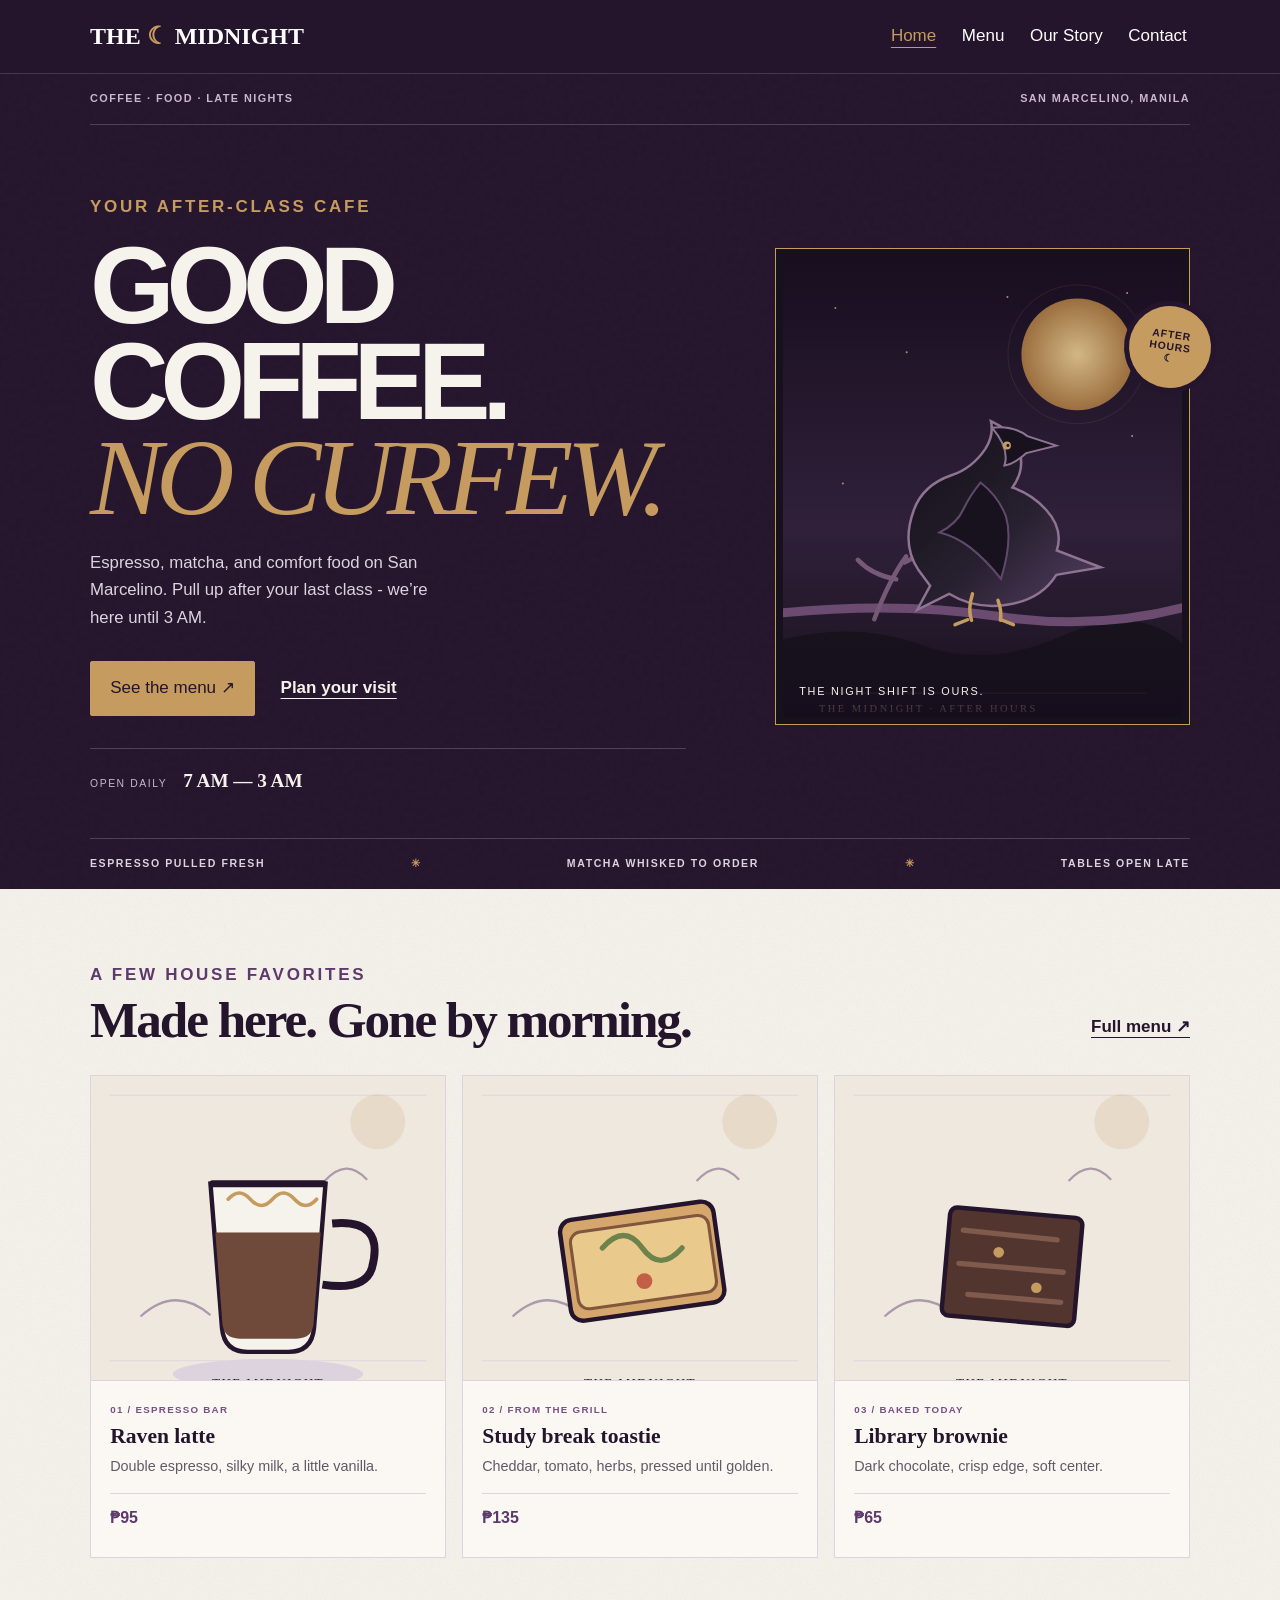
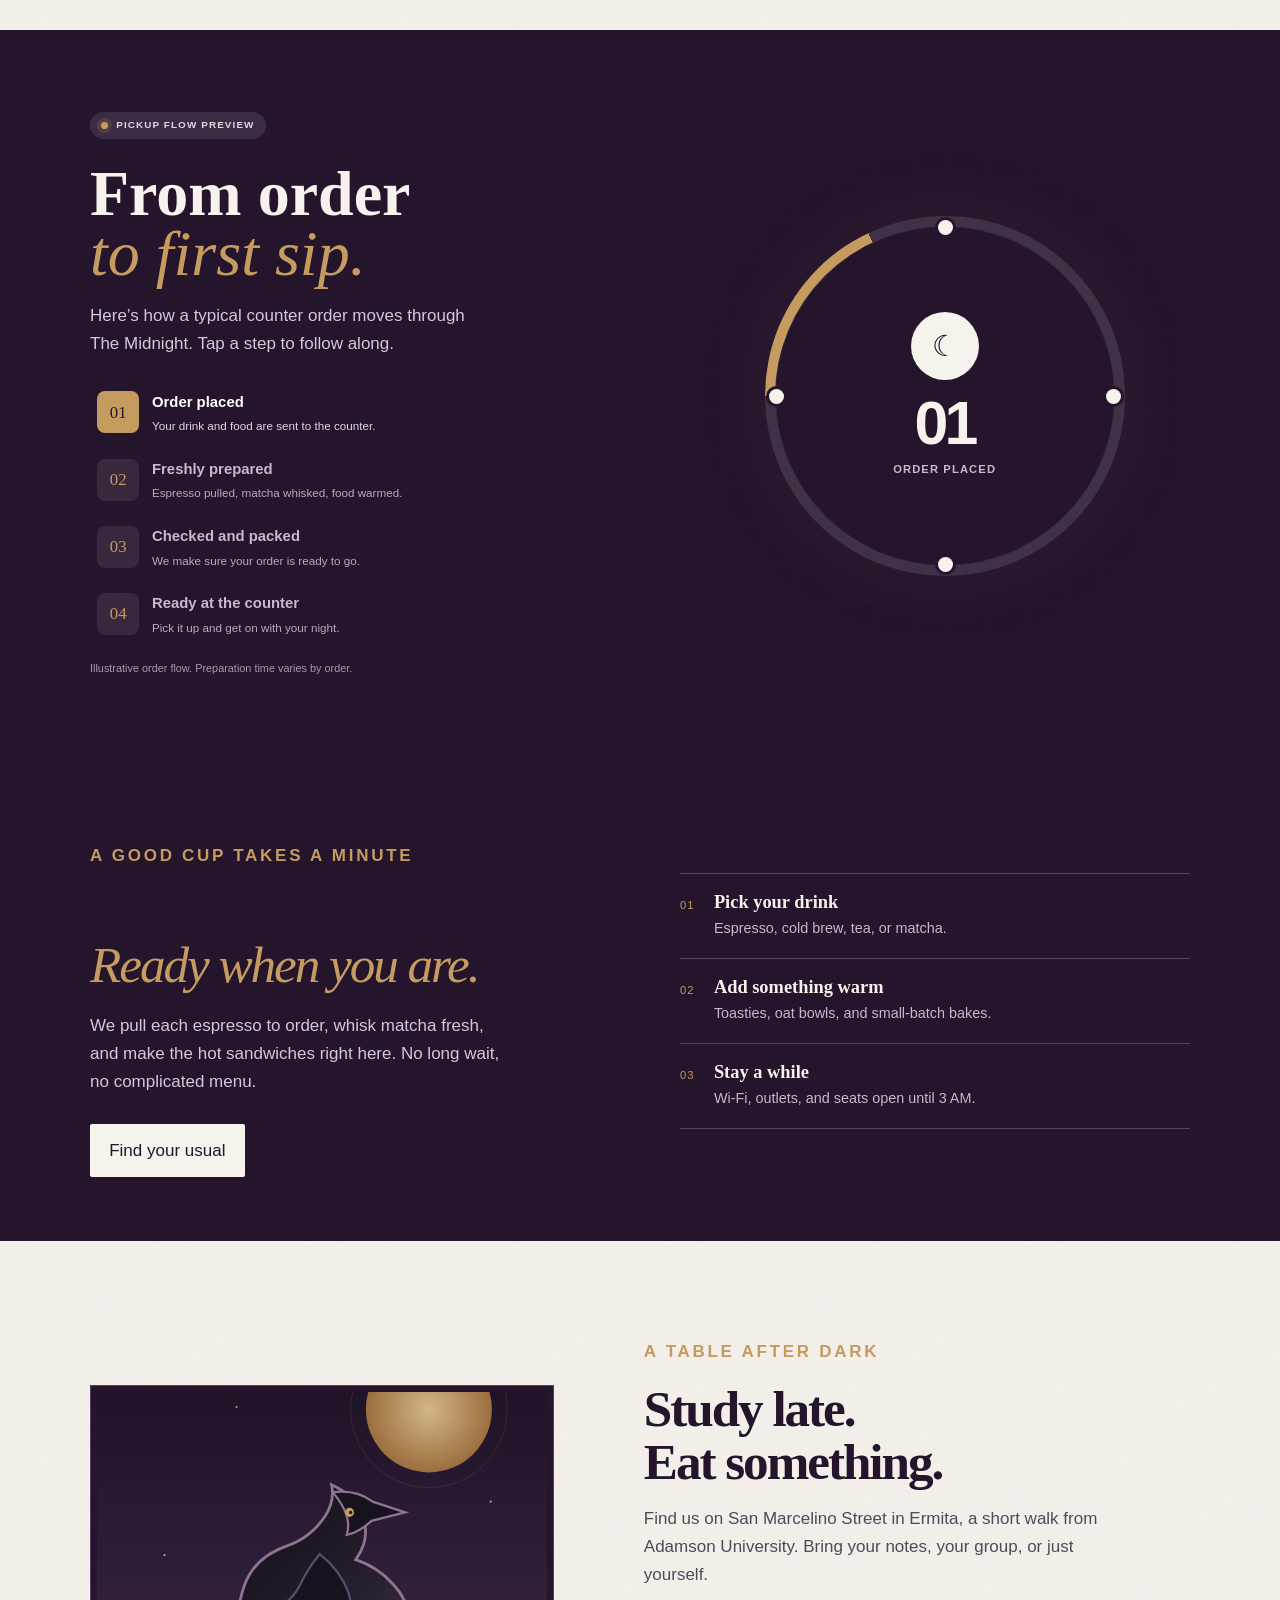
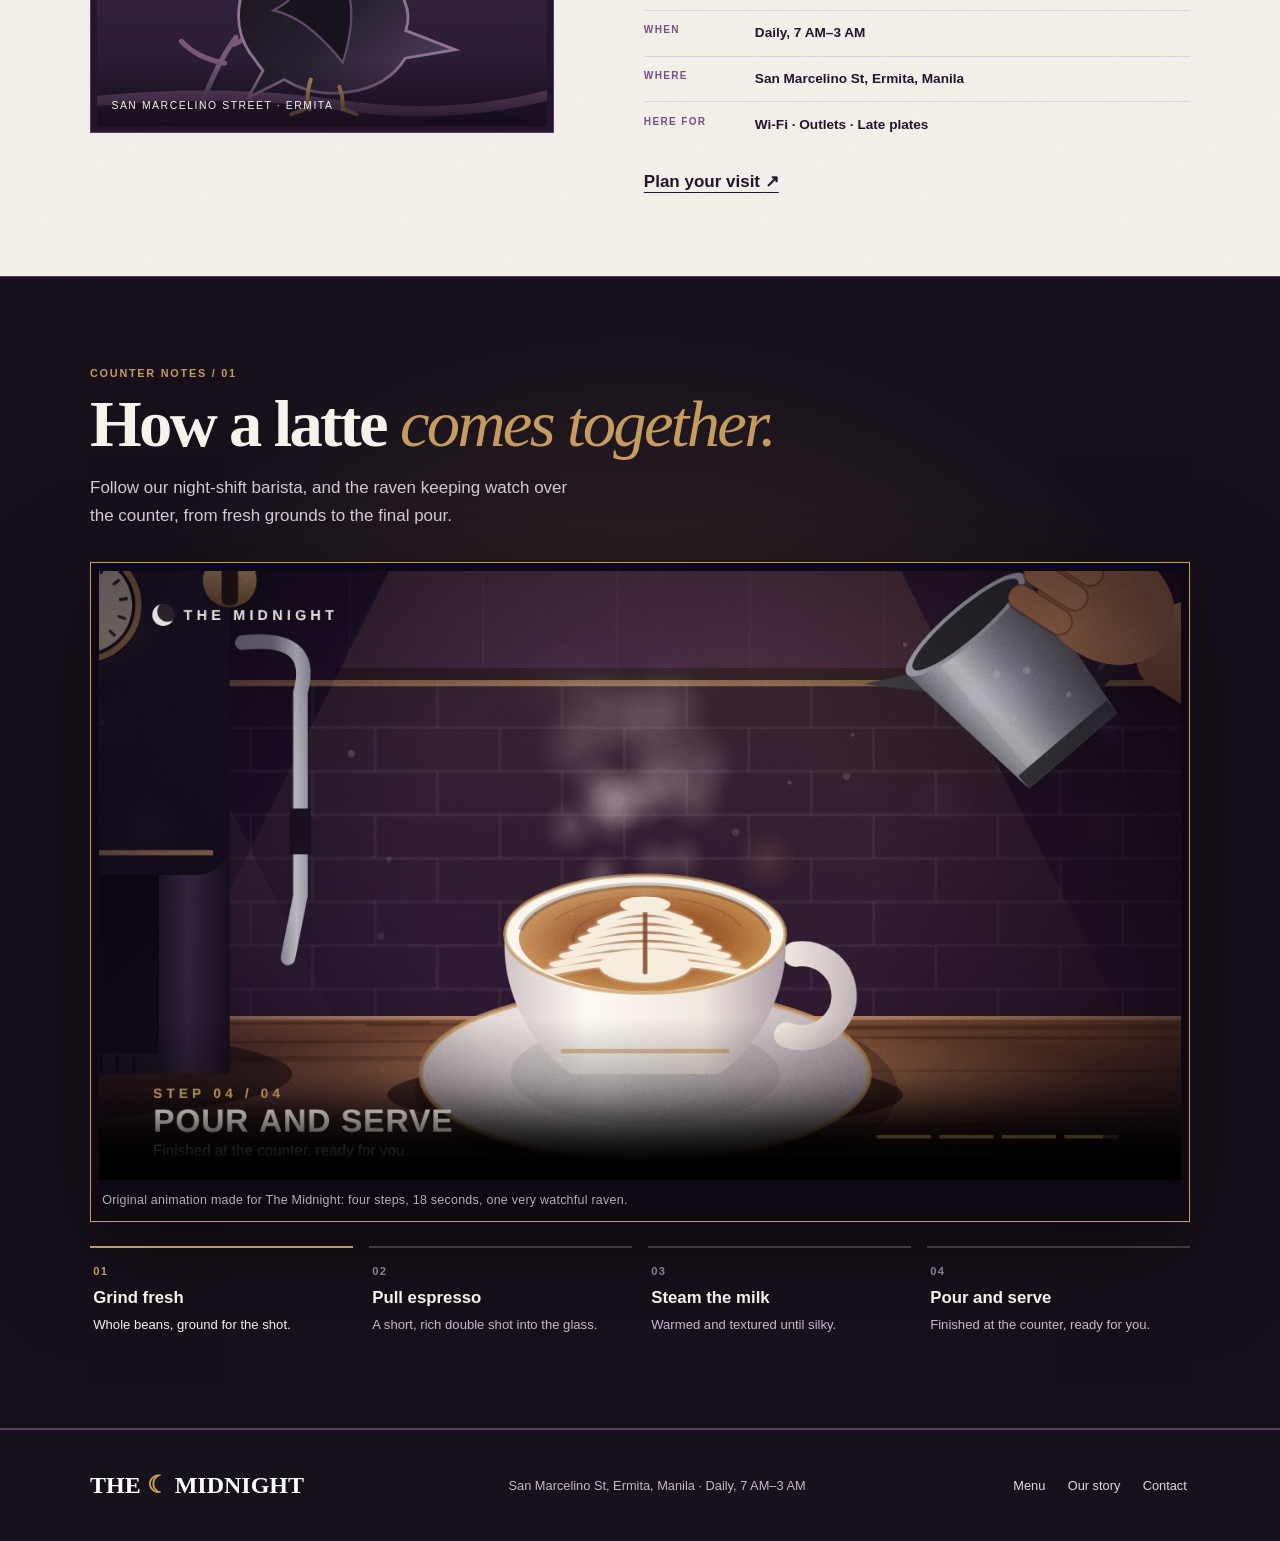
==== commit d34c9a26: "Add files via upload" ====
--- a/index.html
+++ b/index.html
@@ -1,17 +1,18 @@
 <!doctype html>
 <html lang="en"><head><meta charset="utf-8"><meta name="viewport" content="width=device-width, initial-scale=1"><title>The Midnight | Coffee after class</title><link rel="stylesheet" href="style.css"></head>
-<body><header><div class="wrap bar"><a class="brand" href="index.html">THE <span>☾</span> MIDNIGHT</a><nav aria-label="Main navigation"><a href="index.html" aria-current="page">Home</a><a href="menu.html">Menu</a><a href="story.html">Our Story</a><a href="contact.html">Find us</a></nav></div></header>
+<body><header><div class="wrap bar"><a class="brand" href="index.html">THE <span>☾</span> MIDNIGHT</a><nav aria-label="Main navigation"><a href="index.html" aria-current="page">Home</a><a href="menu.html">Menu</a><a href="story.html">Our Story</a><a href="contact.html">Contact</a></nav></div></header>
 <main>
-<section class="mid-hero"><div class="wrap"><div class="mid-navnote"><span>COFFEE · FOOD · LATE NIGHTS</span><span>SAN MARCELINO, MANILA</span></div><div class="mid-hero-grid"><div class="mid-copy"><p class="eyebrow">Your after-class cafe</p><h1>GOOD COFFEE.<br><em>NO CURFEW.</em></h1><p>Espresso, matcha, and comfort food on San Marcelino. Pull up after your last class - we’re here until 3 AM.</p><div class="hero-actions"><a class="btn" href="menu.html">See the menu <span aria-hidden="true">↗</span></a><a class="text-link" href="contact.html?order=pickup">Order ahead</a></div><div class="mid-proof"><span>OPEN DAILY</span><strong>7 AM — 3 AM</strong></div></div><figure class="mid-raven"><img src="raven-after-hours.svg" alt="Raven perched on a branch beneath a brass moon"><figcaption>THE NIGHT SHIFT IS OURS.</figcaption><span class="raven-seal">AFTER<br>HOURS<br>☾</span></figure></div><div class="mid-ticker"><span>ESPRESSO PULLED FRESH</span><b>✳</b><span>MATCHA WHISKED TO ORDER</span><b>✳</b><span>TABLES OPEN LATE</span></div></div></section>
+<section class="mid-hero"><div class="wrap"><div class="mid-navnote"><span>COFFEE · FOOD · LATE NIGHTS</span><span>SAN MARCELINO, MANILA</span></div><div class="mid-hero-grid"><div class="mid-copy"><p class="eyebrow">Your after-class cafe</p><h1>GOOD COFFEE.<br><em>NO CURFEW.</em></h1><p>Espresso, matcha, and comfort food on San Marcelino. Pull up after your last class - we’re here until 3 AM.</p><div class="hero-actions"><a class="btn" href="menu.html">See the menu <span aria-hidden="true">↗</span></a><a class="text-link" href="contact.html">Plan your visit</a></div><div class="mid-proof"><span>OPEN DAILY</span><strong>7 AM — 3 AM</strong></div></div><figure class="mid-raven"><img src="raven-after-hours.svg" alt="Raven perched on a branch beneath a brass moon"><figcaption>THE NIGHT SHIFT IS OURS.</figcaption><span class="raven-seal">AFTER<br>HOURS<br>☾</span></figure></div><div class="mid-ticker"><span>ESPRESSO PULLED FRESH</span><b>✳</b><span>MATCHA WHISKED TO ORDER</span><b>✳</b><span>TABLES OPEN LATE</span></div></div></section>
 <section class="menu-feature wrap"><div class="section-heading"><div><p class="eyebrow">A few house favorites</p><h2>Made here. Gone by morning.</h2></div><a class="text-link" href="menu.html">Full menu <span aria-hidden="true">↗</span></a></div><div class="cards feature-cards"><article class="card menu-card"><img class="menu-art" src="raven-latte.svg" alt="Illustration of a Raven latte"><div class="menu-copy"><p class="item-tag">01 / ESPRESSO BAR</p><h3>Raven latte</h3><p>Double espresso, silky milk, a little vanilla.</p><p class="price">₱95</p></div></article><article class="card menu-card"><img class="menu-art" src="toastie.svg" alt="Illustration of a toasted cheddar sandwich"><div class="menu-copy"><p class="item-tag">02 / FROM THE GRILL</p><h3>Study break toastie</h3><p>Cheddar, tomato, herbs, pressed until golden.</p><p class="price">₱135</p></div></article><article class="card menu-card"><img class="menu-art" src="brownie.svg" alt="Illustration of a chocolate brownie"><div class="menu-copy"><p class="item-tag">03 / BAKED TODAY</p><h3>Library brownie</h3><p>Dark chocolate, crisp edge, soft center.</p><p class="price">₱65</p></div></article></div></section>
-<section class="order-flow"><div class="wrap flow-wrap"><div class="flow-copy"><p class="flow-live"><span></span> PICKUP FLOW PREVIEW</p><h2>From order<br><em>to first sip.</em></h2><p>Here’s how a typical counter order moves through The Midnight. Tap a step to follow along.</p><ol class="flow-steps" aria-label="Order progress steps"><li><button class="flow-step is-active" type="button" data-step="0" data-progress="18"><span class="step-icon">01</span><span><strong>Order placed</strong><small>Your drink and food are sent to the counter.</small></span></button></li><li><button class="flow-step" type="button" data-step="1" data-progress="43"><span class="step-icon">02</span><span><strong>Freshly prepared</strong><small>Espresso pulled, matcha whisked, food warmed.</small></span></button></li><li><button class="flow-step" type="button" data-step="2" data-progress="69"><span class="step-icon">03</span><span><strong>Checked and packed</strong><small>We make sure your order is ready to go.</small></span></button></li><li><button class="flow-step" type="button" data-step="3" data-progress="100"><span class="step-icon">04</span><span><strong>Ready at the counter</strong><small>Pick it up and get on with your night.</small></span></button></li></ol><p class="flow-note">Illustrative order flow. Preparation time varies by order.</p></div><div class="flow-dial" role="status" aria-live="polite" aria-label="Order placed"><div class="dial-center"><span class="dial-mark" aria-hidden="true">☾</span><strong class="dial-number">01</strong><span class="dial-label">ORDER PLACED</span></div><i class="dial-dot d1"></i><i class="dial-dot d2"></i><i class="dial-dot d3"></i><i class="dial-dot d4"></i></div></div></section><section class="counter-band"><div class="wrap counter-grid"><div><p class="eyebrow">A good cup takes a minute</p><h2>Fresh from our counter.<br><em>Ready when you are.</em></h2><p>We pull each espresso to order, whisk matcha fresh, and make the hot sandwiches right here. No long wait, no complicated menu.</p><a class="btn btn-light" href="menu.html">Find your usual</a></div><ol class="steps"><li><span>01</span><div><h3>Pick your drink</h3><p>Espresso, cold brew, tea, or matcha.</p></div></li><li><span>02</span><div><h3>Add something warm</h3><p>Toasties, oat bowls, and small-batch bakes.</p></div></li><li><span>03</span><div><h3>Stay a while</h3><p>Wi-Fi, outlets, and seats open until 3 AM.</p></div></li></ol></div></section>
+<section class="order-flow"><div class="wrap flow-wrap"><div class="flow-copy"><p class="flow-live"><span></span> PICKUP FLOW PREVIEW</p><h2>From order<br><em>to first sip.</em></h2><p>Here’s how a typical counter order moves through The Midnight. Tap a step to follow along.</p><ol class="flow-steps" aria-label="Order progress steps"><li><button class="flow-step is-active" aria-current="step" type="button" data-step="0" data-progress="18"><span class="step-icon">01</span><span><strong>Order placed</strong><small>Your drink and food are sent to the counter.</small></span></button></li><li><button class="flow-step" type="button" data-step="1" data-progress="43"><span class="step-icon">02</span><span><strong>Freshly prepared</strong><small>Espresso pulled, matcha whisked, food warmed.</small></span></button></li><li><button class="flow-step" type="button" data-step="2" data-progress="69"><span class="step-icon">03</span><span><strong>Checked and packed</strong><small>We make sure your order is ready to go.</small></span></button></li><li><button class="flow-step" type="button" data-step="3" data-progress="100"><span class="step-icon">04</span><span><strong>Ready at the counter</strong><small>Pick it up and get on with your night.</small></span></button></li></ol><p class="flow-note">Illustrative order flow. Preparation time varies by order.</p></div><div class="flow-dial" role="status" aria-live="polite" aria-label="Order placed"><div class="dial-center"><span class="dial-mark" aria-hidden="true">☾</span><strong class="dial-number">01</strong><span class="dial-label">ORDER PLACED</span></div><i class="dial-dot d1"></i><i class="dial-dot d2"></i><i class="dial-dot d3"></i><i class="dial-dot d4"></i></div></div></section><section class="counter-band"><div class="wrap counter-grid"><div><p class="eyebrow">A good cup takes a minute</p><h2>Fresh from our counter.<br><em>Ready when you are.</em></h2><p>We pull each espresso to order, whisk matcha fresh, and make the hot sandwiches right here. No long wait, no complicated menu.</p><a class="btn btn-light" href="menu.html">Find your usual</a></div><ol class="steps"><li><span>01</span><div><h3>Pick your drink</h3><p>Espresso, cold brew, tea, or matcha.</p></div></li><li><span>02</span><div><h3>Add something warm</h3><p>Toasties, oat bowls, and small-batch bakes.</p></div></li><li><span>03</span><div><h3>Stay a while</h3><p>Wi-Fi, outlets, and seats open until 3 AM.</p></div></li></ol></div></section>
 <section class="place-section wrap"><figure class="place-art"><img src="raven-after-hours.svg" alt="The Midnight's raven mark against a night sky"><figcaption>SAN MARCELINO STREET · ERMITA</figcaption></figure><div class="place-copy"><p class="eyebrow">A table after dark</p><h2>Study late.<br>Eat something.</h2><p>Find us on San Marcelino Street in Ermita, a short walk from Adamson University. Bring your notes, your group, or just yourself.</p><ul class="place-facts"><li><span>WHEN</span><strong>Daily, 7 AM–3 AM</strong></li><li><span>WHERE</span><strong>San Marcelino St, Ermita, Manila</strong></li><li><span>HERE FOR</span><strong>Wi-Fi · Outlets · Late plates</strong></li></ul><a class="text-link" href="contact.html">Plan your visit <span aria-hidden="true">↗</span></a></div></section>
-<section class="brew-film"><div class="wrap brew-layout"><div class="brew-video"><video controls loop playsinline preload="metadata" poster="latte-making-poster.jpg" aria-label="Custom animation of a barista making a latte"><source src="latte-making-animation.mp4" type="video/mp4">Your browser does not support video playback.</video><p class="video-credit">Original 2D animation made for The Midnight.</p></div><div class="brew-copy"><p class="eyebrow">COUNTER NOTES / 01</p><h2>How a latte<br><em>comes together.</em></h2><p>Follow our night-shift barista from fresh grounds to the final pour.</p><ol class="brew-steps"><li><span>01</span><div><strong>Grind fresh</strong><small>Whole beans, ground for the shot.</small></div></li><li><span>02</span><div><strong>Pull espresso</strong><small>A short, rich shot goes into the cup.</small></div></li><li><span>03</span><div><strong>Steam the milk</strong><small>Milk warmed and textured until silky.</small></div></li><li><span>04</span><div><strong>Pour and serve</strong><small>Finished at the counter, ready for you.</small></div></li></ol></div></div></section>
-</main><footer><div class="wrap footer-row"><a class="brand" href="index.html">THE <span>☾</span> MIDNIGHT</a><p>San Marcelino St, Ermita, Manila · Daily, 7 AM–3 AM</p><nav aria-label="Footer navigation"><a href="menu.html">Menu</a><a href="story.html">Our story</a><a href="contact.html">Find us</a></nav></div></footer><script>
+<section class="brew-film" aria-labelledby="brew-title"><div class="wrap"><div class="brew-head"><p class="eyebrow">COUNTER NOTES / 01</p><h2 id="brew-title">How a latte <em>comes together.</em></h2><p>Follow our night-shift barista, and the raven keeping watch over the counter, from fresh grounds to the final pour.</p></div><figure class="brew-video"><video id="brewVideo" controls muted loop autoplay playsinline preload="metadata" poster="latte-making-poster.jpg" aria-label="Animation of a barista grinding, pulling espresso, steaming milk and pouring latte art while a raven watches"><source src="latte-making-animation.mp4" type="video/mp4">Your browser does not support video playback.</video><figcaption class="video-credit">Original animation made for The Midnight: four steps, 18 seconds, one very watchful raven.</figcaption></figure><ol class="chapters" aria-label="Jump to a step in the video"><li><button type="button" class="chapter is-active" data-start="0.3"><span>01</span><strong>Grind fresh</strong><small>Whole beans, ground for the shot.</small></button></li><li><button type="button" class="chapter" data-start="4.3"><span>02</span><strong>Pull espresso</strong><small>A short, rich double shot into the glass.</small></button></li><li><button type="button" class="chapter" data-start="8.3"><span>03</span><strong>Steam the milk</strong><small>Warmed and textured until silky.</small></button></li><li><button type="button" class="chapter" data-start="12.1"><span>04</span><strong>Pour and serve</strong><small>Finished at the counter, ready for you.</small></button></li></ol></div></section>
+</main><footer><div class="wrap footer-row"><a class="brand" href="index.html">THE <span>☾</span> MIDNIGHT</a><p>San Marcelino St, Ermita, Manila · Daily, 7 AM–3 AM</p><nav aria-label="Footer navigation"><a href="menu.html">Menu</a><a href="story.html">Our story</a><a href="contact.html">Contact</a></nav></div></footer><script>
 document.querySelectorAll('.flow-step').forEach((button) => {
   button.addEventListener('click', () => {
-    document.querySelectorAll('.flow-step').forEach((step) => step.classList.remove('is-active'));
+    document.querySelectorAll('.flow-step').forEach((step) => { step.classList.remove('is-active'); step.removeAttribute('aria-current'); });
     button.classList.add('is-active');
+    button.setAttribute('aria-current', 'step');
     const dial = document.querySelector('.flow-dial');
     dial.style.setProperty('--fill', button.dataset.progress + '%');
     dial.querySelector('.dial-number').textContent = String(Number(button.dataset.step) + 1).padStart(2, '0');
@@ -19,13 +20,23 @@
     dial.setAttribute('aria-label', button.querySelector('strong').textContent);
   });
 });
-</script></body></html>
-
-
-
-
-
-
-
-
-
+
+(function(){
+  var video=document.getElementById('brewVideo');
+  var chapters=document.querySelectorAll('.chapter');
+  if(!video||!chapters.length)return;
+  var starts=Array.prototype.map.call(chapters,function(c){return parseFloat(c.dataset.start);});
+  function mark(i){chapters.forEach(function(c,j){c.classList.toggle('is-active',i===j);if(i===j){c.setAttribute('aria-current','step');}else{c.removeAttribute('aria-current');}});}
+  video.addEventListener('timeupdate',function(){var t=video.currentTime,idx=0;starts.forEach(function(s,i){if(t>=s-.2)idx=i;});mark(idx);});
+  chapters.forEach(function(c){c.addEventListener('click',function(){video.currentTime=parseFloat(c.dataset.start);video.play();});});
+})();
+</script></body></html>
+
+
+
+
+
+
+
+
+
--- a/style.css
+++ b/style.css
@@ -1,28 +1,52 @@
-:root{--ink:#21172c;--plum:#522879;--violet:#7b45a6;--lilac:#eee4f5;--cream:#fffaf2;--gold:#e5b95c;--muted:#655b6c;--serif:Georgia,serif;--sans:Arial,sans-serif}*{box-sizing:border-box}body{margin:0;background:var(--cream);color:var(--ink);font:17px/1.65 var(--sans)}a{color:var(--plum)}a:hover{color:var(--violet)}a:focus-visible,button:focus-visible,input:focus-visible,select:focus-visible,textarea:focus-visible{outline:3px solid var(--gold);outline-offset:3px}.wrap{width:min(1100px,92%);margin:auto}header{background:var(--plum);color:white}header .bar{display:flex;align-items:center;justify-content:space-between;gap:2rem;padding:1rem 0}.brand{font:700 1.5rem var(--serif);color:white;text-decoration:none}.brand span{color:var(--gold)}nav{display:flex;gap:1.2rem;flex-wrap:wrap}nav a{color:white;text-decoration:none;padding:.4rem .2rem}nav a:hover,nav a[aria-current=page]{color:var(--gold);text-decoration:underline;text-underline-offset:6px}.hero{padding:5rem 0;background:linear-gradient(115deg,#eee4f5 0 60%,#e3d4ed 60%);}.hero-grid,.split{display:grid;grid-template-columns:1.1fr .9fr;gap:3rem;align-items:center}h1,h2,h3{font-family:var(--serif);line-height:1.15}h1{font-size:clamp(2.8rem,7vw,5rem);margin:.5rem 0}h2{font-size:2.2rem;color:var(--plum)}.eyebrow{text-transform:uppercase;letter-spacing:.16em;color:var(--violet);font-weight:bold}.btn{display:inline-block;background:var(--plum);color:white;text-decoration:none;padding:.8rem 1.2rem;border-radius:3px}.btn:hover,button:hover{background:var(--violet);color:white}.section{padding:3rem 0}.cards{display:grid;grid-template-columns:repeat(3,1fr);gap:1.2rem}.card{background:white;padding:1.4rem;border-top:4px solid var(--violet);box-shadow:0 8px 25px #21172c12}figure{margin:0}figure img{width:100%;display:block;border-radius:4px}figcaption{font-size:.9rem;color:var(--muted);padding:.5rem 0}audio{width:100%;margin:1rem 0}.price{color:var(--plum);font-weight:bold}form{max-width:700px;display:grid;gap:1rem}label{font-weight:bold}input,select,textarea{display:block;width:100%;margin-top:.35rem;padding:.8rem;border:1px solid #9e8ba9;border-radius:3px;background:white;font:inherit}button{border:0;background:var(--plum);color:white;padding:.85rem 1.2rem;font:inherit;cursor:pointer}footer{background:var(--ink);color:white;padding:2rem 0;margin-top:2rem}footer a{color:#e8ceff}.raven{font-size:4rem;color:var(--plum);text-align:center;background:var(--lilac);padding:2rem;border-radius:50%}@media(max-width:700px){header .bar{align-items:flex-start;flex-direction:column;gap:.5rem}.hero{padding:3rem 0}.hero-grid,.split,.cards{grid-template-columns:1fr}.section{padding:2rem 0}nav{gap:.5rem 1rem}body{font-size:16px}}
+@import url('https://fonts.googleapis.com/css2?family=Fraunces:opsz,wght@9..144,500;9..144,600&family=Plus+Jakarta+Sans:wght@400;500;600;700&display=swap');
+:root{--ink:#21172c;--plum:#522879;--violet:#7b45a6;--lilac:#eee4f5;--cream:#fffaf2;--gold:#e5b95c;--muted:#655b6c;--serif:Georgia,serif;--sans:Arial,sans-serif}*{box-sizing:border-box}body{margin:0;background:var(--cream);color:var(--ink);font:17px/1.65 var(--sans)}a{color:var(--plum)}a:hover{color:var(--violet)}a:focus-visible,button:focus-visible,input:focus-visible,select:focus-visible,textarea:focus-visible{outline:3px solid var(--gold);outline-offset:3px}.wrap{width:min(1100px,92%);margin:auto}header{background:var(--plum);color:white}header .bar{display:flex;align-items:center;justify-content:space-between;gap:2rem;padding:1rem 0}.brand{font:700 1.5rem var(--serif);color:white;text-decoration:none}.brand span{color:var(--gold)}nav{display:flex;gap:1.2rem;flex-wrap:wrap}nav a{color:white;text-decoration:none;padding:.4rem .2rem}nav a:hover,nav a[aria-current=page]{color:var(--gold);text-decoration:underline;text-underline-offset:6px}.hero{padding:5rem 0;background:linear-gradient(115deg,#eee4f5 0 60%,#e3d4ed 60%);}.hero-grid,.split{display:grid;grid-template-columns:1.1fr .9fr;gap:3rem;align-items:center}h1,h2,h3{font-family:var(--serif);line-height:1.15}h1{font-size:clamp(2.8rem,7vw,5rem);margin:.5rem 0}h2{font-size:2.2rem;color:var(--plum)}.eyebrow{text-transform:uppercase;letter-spacing:.16em;color:var(--violet);font-weight:bold}.btn{display:inline-block;background:var(--plum);color:white;text-decoration:none;padding:.8rem 1.2rem;border-radius:3px}.btn:hover,button:hover{background:var(--violet);color:white}.section{padding:3rem 0}.cards{display:grid;grid-template-columns:repeat(3,1fr);gap:1.2rem}.card{background:white;padding:1.4rem;border-top:4px solid var(--violet);box-shadow:0 8px 25px #21172c12}figure{margin:0}figure img{width:100%;display:block;border-radius:4px}figcaption{font-size:.9rem;color:var(--muted);padding:.5rem 0}audio{width:100%;margin:1rem 0}.price{color:var(--plum);font-weight:bold}form{max-width:700px;display:grid;gap:1rem}label{font-weight:bold}input,select,textarea{display:block;width:100%;margin-top:.35rem;padding:.8rem;border:1px solid #9e8ba9;border-radius:3px;background:white;font:inherit}button{border:0;background:var(--plum);color:white;padding:.85rem 1.2rem;font:inherit;cursor:pointer}footer{background:var(--ink);color:white;padding:2rem 0;margin-top:2rem}footer a{color:#e8ceff}.raven{font-size:4rem;color:var(--plum);text-align:center;background:var(--lilac);padding:2rem;border-radius:50%}@media(max-width:700px){header .bar{align-items:flex-start;flex-direction:column;gap:.5rem}.hero{padding:3rem 0}.hero-grid,.split,.cards{grid-template-columns:1fr}.section{padding:2rem 0}nav{gap:.5rem 1rem}body{font-size:16px}}
 
 /* Raven & Rue editorial identity */
-@import url('https://fonts.googleapis.com/css2?family=Fraunces:opsz,wght@9..144,500;9..144,600&family=Plus+Jakarta+Sans:wght@400;500;600;700&display=swap');
+
 :root{--ink:#24142C;--plum:#5C3A6B;--violet:#5C3A6B;--lilac:#EEE8EF;--cream:#F6F2EC;--gold:#C59B5F;--muted:#625968;--serif:'Fraunces',Georgia,serif;--sans:'Plus Jakarta Sans',Arial,sans-serif;--line:#DCD3DF}
 body{background-color:var(--cream);background-image:url("data:image/svg+xml,%3Csvg viewBox='0 0 180 180' xmlns='http://www.w3.org/2000/svg'%3E%3Cfilter id='n'%3E%3CfeTurbulence type='fractalNoise' baseFrequency='.88' numOctaves='3' stitchTiles='stitch'/%3E%3C/filter%3E%3Crect width='100%25' height='100%25' filter='url(%23n)' opacity='.12'/%3E%3C/svg%3E");background-size:180px 180px}
 header{background:var(--ink);border-bottom:1px solid #49374e}.hero{padding:clamp(3rem,7vw,6rem) 0 0;background:transparent;border-bottom:1px solid var(--line)}.hero-grid{grid-template-columns:1.04fr .78fr;gap:clamp(2rem,7vw,6rem);align-items:center}.hero-copy{max-width:620px}.hero h1{font-size:clamp(3rem,6.6vw,5.7rem);letter-spacing:-.045em;max-width:11ch;margin:1rem 0 1.3rem;color:var(--ink)}.hero .eyebrow{color:var(--plum)}.hero-lede{max-width:46ch;color:#514957;font-size:1.08rem}.hero-actions{display:flex;align-items:center;gap:1.6rem;flex-wrap:wrap;margin:2rem 0}.hero .btn{background:var(--ink);border:1px solid var(--ink);padding:.9rem 1.25rem;border-radius:0;font-weight:700}.hero .btn:hover{background:var(--plum);border-color:var(--plum)}.text-link{font-weight:700;text-decoration:underline;text-underline-offset:5px;color:var(--ink)}.text-link:hover{color:var(--plum)}.hero-photo{position:relative;width:100%;aspect-ratio:4/5;border:1px solid var(--ink);padding:7px;background:var(--cream)}.hero-photo img{width:100%;height:100%;object-fit:cover;display:block;filter:saturate(.78) contrast(1.04)}.hero-photo figcaption{position:absolute;left:7px;right:7px;bottom:7px;background:linear-gradient(transparent,#170f1ccc);color:white;padding:2.5rem 1rem .8rem}.late-stamp{position:absolute;right:-18px;top:13%;display:grid;place-items:center;background:var(--gold);color:var(--ink);width:108px;height:108px;border-radius:50%;text-align:center;text-transform:uppercase;font-size:.68rem;line-height:1.25;letter-spacing:.08em;box-shadow:0 0 0 4px var(--cream);transform:rotate(8deg)}.late-stamp strong{font-size:.92rem}.hero-meta{display:flex;list-style:none;padding:1.2rem 0;margin:2.5rem 0 0;border-top:1px solid var(--line);gap:0;flex-wrap:wrap}.hero-meta li{padding:.2rem 1.4rem;border-right:1px solid var(--line);font-size:.8rem;font-weight:700;letter-spacing:.02em;color:#514957}.hero-meta li:first-child{padding-left:0}.hero-meta li:last-child{border:0}.section{border-top:1px solid var(--line)}h2{color:var(--ink)}
-@media(max-width:700px){.hero-grid{grid-template-columns:1fr;gap:2.5rem}.hero-photo{width:min(88%,420px);margin:0 auto}.hero h1{font-size:clamp(2.8rem,13vw,4rem)}.hero-meta{margin-top:1.5rem;display:grid;grid-template-columns:1fr;gap:.6rem}.hero-meta li,.hero-meta li:first-child{padding:.4rem 0;border:0}.late-stamp{right:-12px;width:92px;height:92px}}
-
+@media(max-width:700px){.hero-grid{grid-template-columns:1fr;gap:2.5rem}.hero-photo{width:min(88%,420px);margin:0 auto}.hero h1{font-size:clamp(2.8rem,13vw,4rem)}.hero-meta{margin-top:1.5rem;display:grid;grid-template-columns:1fr;gap:.6rem}.hero-meta li,.hero-meta li:first-child{padding:.4rem 0;border:0}.late-stamp{right:-12px;width:92px;height:92px}}
+
 /* After-hours raven identity */
 :root{--ink:#24142C;--plum:#5C3A6B;--violet:#765184;--cream:#F6F2EC;--gold:#C59B5F;--line:#DCD3DF}
-.hero{position:relative;background:#24142C;color:#F6F2EC;border-bottom:1px solid #5C3A6B}.hero:before{content:"";position:absolute;inset:0;pointer-events:none;background-image:url("data:image/svg+xml,%3Csvg viewBox='0 0 180 180' xmlns='http://www.w3.org/2000/svg'%3E%3Cfilter id='n'%3E%3CfeTurbulence type='fractalNoise' baseFrequency='.8' numOctaves='3' stitchTiles='stitch'/%3E%3C/filter%3E%3Crect width='100%25' height='100%25' filter='url(%23n)' opacity='.14'/%3E%3C/svg%3E");opacity:.24}.hero .wrap{position:relative}.hero h1{color:#F6F2EC}.hero .eyebrow{color:#C59B5F}.hero-lede{color:#d3c9d6}.hero .btn{background:#C59B5F;border-color:#C59B5F;color:#24142C}.hero .btn:hover{background:#e0bb80;border-color:#e0bb80}.hero .text-link{color:#F6F2EC}.hero .text-link:hover{color:#C59B5F}.hero-photo{background:#24142C;border-color:#C59B5F;padding:6px}.hero-photo img{filter:none}.hero-photo figcaption{background:linear-gradient(transparent,#160d1ddd);color:#F6F2EC}.late-stamp{background:#C59B5F;color:#24142C;box-shadow:0 0 0 4px #24142C}.hero-meta{border-color:#5C3A6B}.hero-meta li{color:#e0d7e2;border-color:#5C3A6B}.hero-meta li:last-child{border:0}
+.hero{position:relative;background:#24142C;color:#F6F2EC;border-bottom:1px solid #5C3A6B}.hero:before{content:"";position:absolute;inset:0;pointer-events:none;background-image:url("data:image/svg+xml,%3Csvg viewBox='0 0 180 180' xmlns='http://www.w3.org/2000/svg'%3E%3Cfilter id='n'%3E%3CfeTurbulence type='fractalNoise' baseFrequency='.8' numOctaves='3' stitchTiles='stitch'/%3E%3C/filter%3E%3Crect width='100%25' height='100%25' filter='url(%23n)' opacity='.14'/%3E%3C/svg%3E");opacity:.24}.hero .wrap{position:relative}.hero h1{color:#F6F2EC}.hero .eyebrow{color:#C59B5F}.hero-lede{color:#d3c9d6}.hero .btn{background:#C59B5F;border-color:#C59B5F;color:#24142C}.hero .btn:hover{background:#e0bb80;border-color:#e0bb80}.hero .text-link{color:#F6F2EC}.hero .text-link:hover{color:#C59B5F}.hero-photo{background:#24142C;border-color:#C59B5F;padding:6px}.hero-photo img{filter:none}.hero-photo figcaption{background:linear-gradient(transparent,#160d1ddd);color:#F6F2EC}.late-stamp{background:#C59B5F;color:#24142C;box-shadow:0 0 0 4px #24142C}.hero-meta{border-color:#5C3A6B}.hero-meta li{color:#e0d7e2;border-color:#5C3A6B}.hero-meta li:last-child{border:0}
 /* Illustrated cafe menu */
-.menu-card{padding:0;overflow:hidden;background:#fbf8f3;border:1px solid #dcd3df;border-top:0;box-shadow:none}.menu-card .menu-art{width:100%;display:block;aspect-ratio:1/1;object-fit:cover;border-bottom:1px solid #dcd3df}.menu-copy{padding:1.1rem 1.25rem 1.3rem}.menu-copy h3{margin:.1rem 0 .4rem;color:#24142c;font-size:1.35rem}.menu-copy p{margin:.35rem 0;color:#625968}.menu-copy .price{margin-top:.8rem;padding-top:.65rem;border-top:1px solid #dcd3df;color:#5c3a6b;font-size:1.05rem}.section.wrap>h2{font-size:2rem;margin-bottom:1.2rem}.section.wrap>h2.section{margin-top:3rem;padding-top:2rem;border-top:1px solid #dcd3df}
+.menu-card{padding:0;overflow:hidden;background:#fbf8f3;border:1px solid #dcd3df;border-top:0;box-shadow:none}.menu-card .menu-art{width:100%;display:block;aspect-ratio:1/1;object-fit:cover;border-bottom:1px solid #dcd3df}.menu-copy{padding:1.1rem 1.25rem 1.3rem}.menu-copy h3{margin:.1rem 0 .4rem;color:#24142c;font-size:1.35rem}.menu-copy p{margin:.35rem 0;color:#625968}.menu-copy .price{margin-top:.8rem;padding-top:.65rem;border-top:1px solid #dcd3df;color:#5c3a6b;font-size:1.05rem}.section.wrap>h2{font-size:2rem;margin-bottom:1.2rem}.section.wrap>h2.section{margin-top:3rem;padding-top:2rem;border-top:1px solid #dcd3df}
 /* Homepage featured menu cards */
-main>.section.wrap:has(>.cards) .menu-card{background:#f6f2ec;border:1px solid #dcd3df;box-shadow:none;transition:transform .2s ease,border-color .2s ease}main>.section.wrap:has(>.cards) .menu-card:hover{transform:translateY(-3px);border-color:#c59b5f}main>.section.wrap:has(>.cards) .menu-art{aspect-ratio:4/3;background:#eee8df}main>.section.wrap:has(>.cards) .menu-copy{padding:1rem 1.2rem 1.1rem}main>.section.wrap:has(>.cards) .menu-copy h3{font-size:1.3rem}main>.section.wrap:has(>.cards) .menu-copy .price{border:0;padding:0;margin:.7rem 0 0;font-family:var(--sans);font-size:.95rem}
+main>.section.wrap:has(>.cards) .menu-card{background:#f6f2ec;border:1px solid #dcd3df;box-shadow:none;transition:transform .2s ease,border-color .2s ease}main>.section.wrap:has(>.cards) .menu-card:hover{transform:translateY(-3px);border-color:#c59b5f}main>.section.wrap:has(>.cards) .menu-art{aspect-ratio:4/3;background:#eee8df}main>.section.wrap:has(>.cards) .menu-copy{padding:1rem 1.2rem 1.1rem}main>.section.wrap:has(>.cards) .menu-copy h3{font-size:1.3rem}main>.section.wrap:has(>.cards) .menu-copy .price{border:0;padding:0;margin:.7rem 0 0;font-family:var(--sans);font-size:.95rem}
 /* Midnight landing page: bold cafe identity, original raven and menu art */
 .mid-hero{background:#24142c;color:#f6f2ec;overflow:hidden;position:relative}.mid-hero:after{content:"";position:absolute;inset:0;pointer-events:none;opacity:.1;background-image:url("data:image/svg+xml,%3Csvg viewBox='0 0 180 180' xmlns='http://www.w3.org/2000/svg'%3E%3Cfilter id='n'%3E%3CfeTurbulence type='fractalNoise' baseFrequency='.8' numOctaves='3' stitchTiles='stitch'/%3E%3C/filter%3E%3Crect width='100%25' height='100%25' filter='url(%23n)' opacity='.25'/%3E%3C/svg%3E")}.mid-hero .wrap{position:relative;z-index:1}.mid-navnote{display:flex;justify-content:space-between;padding:1rem 0;border-bottom:1px solid #ffffff30;color:#c9b6cf;font-size:.68rem;font-weight:700;letter-spacing:.13em}.mid-hero-grid{display:grid;grid-template-columns:1.12fr .78fr;align-items:center;gap:clamp(2rem,7vw,7rem);padding:3.2rem 0 2.6rem}.mid-copy .eyebrow,.counter-band .eyebrow,.place-copy .eyebrow,.sound-strip .eyebrow{color:#c59b5f}.mid-copy h1{font-family:var(--sans);font-weight:800;letter-spacing:-.075em;font-size:clamp(3.5rem,8.5vw,7.2rem);line-height:.88;margin:1rem 0 1.4rem}.mid-copy h1 em{font-family:var(--serif);font-weight:500;color:#c59b5f;letter-spacing:-.06em}.mid-copy>p:not(.eyebrow){max-width:40ch;color:#ddd2df;font-size:1.05rem}.mid-hero .hero-actions{margin:1.8rem 0}.mid-hero .btn{background:#c59b5f;color:#24142c;border:1px solid #c59b5f;border-radius:2px}.mid-hero .btn:hover{background:#e2c28c;color:#24142c}.mid-hero .text-link{color:#f6f2ec}.mid-proof{display:flex;align-items:baseline;gap:1rem;border-top:1px solid #ffffff30;padding-top:1rem;margin-top:2rem}.mid-proof span{font-size:.65rem;letter-spacing:.15em;color:#c9b6cf}.mid-proof strong{font-family:var(--serif);font-size:1.2rem;color:#f6f2ec}.mid-raven{position:relative;margin:0;aspect-ratio:4/4.6;border:1px solid #c59b5f;padding:7px;background:#17111b}.mid-raven img{width:100%;height:100%;object-fit:cover;display:block}.mid-raven figcaption{position:absolute;bottom:7px;left:7px;right:7px;padding:3rem 1rem 1rem;background:linear-gradient(transparent,#160d1ddd);color:#f6f2ec;font-size:.68rem;letter-spacing:.16em}.raven-seal{position:absolute;right:-22px;top:12%;width:82px;height:82px;border-radius:50%;background:#c59b5f;color:#24142c;display:grid;place-content:center;text-align:center;font-size:.65rem;line-height:1.15;font-weight:800;letter-spacing:.08em;transform:rotate(8deg);box-shadow:0 0 0 5px #24142c}.mid-ticker{border-top:1px solid #ffffff30;display:flex;justify-content:space-between;align-items:center;gap:1rem;padding:1rem 0;color:#ddd2df;font-size:.66rem;font-weight:700;letter-spacing:.15em}.mid-ticker b{color:#c59b5f}.menu-feature{padding:4.5rem 0}.section-heading{display:flex;justify-content:space-between;align-items:end;margin-bottom:1.5rem}.section-heading h2,.place-copy h2,.counter-grid h2,.sound-row h2{font-size:clamp(2.2rem,4vw,3.6rem);line-height:1.02;letter-spacing:-.04em;margin:.3rem 0}.section-heading .eyebrow{margin:0;color:#5c3a6b}.section-heading .text-link{margin-bottom:.6rem}.feature-cards{gap:1rem}.feature-cards .menu-card{border:1px solid #dcd3df;background:#fbf8f3;box-shadow:none}.feature-cards .menu-art{aspect-ratio:1.16/1;background:#eee8df;object-fit:cover}.feature-cards .menu-copy{padding:1rem 1.2rem 1.25rem}.item-tag{font-size:.61rem!important;letter-spacing:.13em;color:#765184!important;font-weight:700}.feature-cards .menu-copy h3{margin:.35rem 0;font-size:1.35rem}.feature-cards .menu-copy p{font-size:.9rem}.feature-cards .menu-copy .price{font-size:1rem;color:#5c3a6b;border-top:1px solid #dcd3df;padding-top:.7rem;margin-top:.9rem}.counter-band{background:#24142c;color:#f6f2ec;padding:4rem 0}.counter-grid{display:grid;grid-template-columns:1fr 1fr;gap:5rem;align-items:center}.counter-grid h2 em{color:#c59b5f;font-family:var(--serif);font-weight:500}.counter-grid>div>p:not(.eyebrow){max-width:45ch;color:#d3c9d6;margin:1.3rem 0 1.7rem}.btn-light{background:#f6f2ec;color:#24142c;border-radius:2px}.steps{list-style:none;padding:0;margin:0}.steps li{display:flex;gap:1.2rem;padding:1.1rem 0;border-top:1px solid #ffffff35}.steps li:last-child{border-bottom:1px solid #ffffff35}.steps li>span{font-size:.7rem;letter-spacing:.1em;color:#c59b5f;padding-top:.25rem}.steps h3{font-size:1.15rem;margin:0;color:#f6f2ec}.steps p{margin:.25rem 0 0;color:#c9b6cf;font-size:.9rem}.place-section{display:grid;grid-template-columns:.85fr 1fr;gap:clamp(2rem,7vw,6rem);align-items:center;padding:5rem 0}.place-art{position:relative;margin:0;aspect-ratio:4/3;border:1px solid #5c3a6b;padding:6px;background:#24142c}.place-art img{width:100%;height:100%;object-fit:cover;display:block}.place-art figcaption{position:absolute;left:6px;right:6px;bottom:6px;background:linear-gradient(transparent,#160d1ddd);color:#f6f2ec;padding:2.3rem .9rem .7rem;font-size:.65rem;letter-spacing:.15em}.place-copy>p:not(.eyebrow){max-width:50ch;color:#514957}.place-facts{list-style:none;padding:0;margin:1.3rem 0}.place-facts li{display:grid;grid-template-columns:95px 1fr;gap:1rem;padding:.7rem 0;border-top:1px solid #dcd3df}.place-facts span{font-size:.63rem;letter-spacing:.13em;color:#765184;font-weight:700}.place-facts strong{font-size:.85rem}.sound-strip{background:#eee8df;border-block:1px solid #dcd3df;padding:2rem 0}.sound-row{display:flex;align-items:center;justify-content:space-between;gap:2rem}.sound-row h2{font-size:1.8rem}.sound-row p{margin:.25rem 0}.sound-row audio{max-width:420px}footer{background:#17111b;margin:0;border-top:1px solid #5c3a6b}.footer-row{display:flex;justify-content:space-between;align-items:center;gap:2rem;flex-wrap:wrap}.footer-row p{font-size:.8rem;color:#c9b6cf}.footer-row nav{gap:1rem}.footer-row nav a{font-size:.8rem;color:#e0d7e2}
 @media(max-width:760px){.mid-navnote{font-size:.55rem}.mid-hero-grid,.counter-grid,.place-section{grid-template-columns:1fr}.mid-hero-grid{gap:2rem;padding:2.5rem 0}.mid-copy h1{font-size:clamp(3.5rem,16vw,6rem)}.mid-raven{width:min(86%,430px);margin:0 auto}.raven-seal{right:-14px;width:70px;height:70px}.mid-ticker{font-size:.53rem;letter-spacing:.08em}.mid-ticker b{display:none}.menu-feature{padding:3rem 0}.section-heading{align-items:start;gap:1rem}.section-heading .text-link{white-space:nowrap}.feature-cards{grid-template-columns:1fr 1fr}.counter-grid{gap:2rem}.place-section{padding:3rem 0}.place-art{width:min(100%,500px);margin:auto}.sound-row{align-items:flex-start;flex-direction:column;gap:1rem}.sound-row audio{width:100%}}
-@media(max-width:480px){.feature-cards{grid-template-columns:1fr}.mid-ticker span{font-size:.48rem}.mid-navnote span:last-child{text-align:right}}
+@media(max-width:480px){.feature-cards{grid-template-columns:1fr}.mid-ticker span{font-size:.48rem}.mid-navnote span:last-child{text-align:right}}
 /* Interactive pickup flow inspired by order-tracking interfaces */
 .order-flow{background:#24142c;color:#f6f2ec;padding:4.5rem 0;overflow:hidden;position:relative}.order-flow:before{content:"";position:absolute;inset:0;pointer-events:none;opacity:.12;background-image:linear-gradient(#c59b5f22 1px,transparent 1px),linear-gradient(90deg,#c59b5f22 1px,transparent 1px);background-size:38px 38px}.flow-wrap{position:relative;display:grid;grid-template-columns:1fr .9fr;gap:4rem;align-items:center}.flow-live{display:inline-flex;align-items:center;gap:.5rem;background:#ffffff1a;border-radius:99px;padding:.35rem .7rem;font-size:.62rem;letter-spacing:.11em;font-weight:700;color:#e0d7e2}.flow-live span{width:7px;height:7px;background:#c59b5f;border-radius:50%;box-shadow:0 0 0 4px #c59b5f2a}.flow-copy h2{font-size:clamp(2.8rem,5vw,4.4rem);line-height:.95;color:#f6f2ec;margin:.9rem 0}.flow-copy h2 em{font-family:var(--serif);color:#c59b5f;font-weight:500}.flow-copy>p:not(.flow-live):not(.flow-note){max-width:43ch;color:#d3c9d6}.flow-steps{list-style:none;margin:1.5rem 0 0;padding:0;display:grid;gap:.45rem}.flow-step{width:100%;display:flex;align-items:center;gap:.8rem;text-align:left;background:transparent;border:0;padding:.45rem;border-radius:4px;color:#c9b6cf;cursor:pointer;font:inherit}.flow-step:hover{background:#ffffff10;color:#f6f2ec}.flow-step:focus-visible{outline:2px solid #c59b5f;outline-offset:2px}.step-icon{flex:0 0 42px;height:42px;display:grid;place-items:center;border-radius:8px;background:#ffffff16;color:#c59b5f;font-family:var(--serif);font-size:1.05rem}.flow-step.is-active{color:#fff}.flow-step.is-active .step-icon{background:#c59b5f;color:#24142c}.flow-step strong,.flow-step small{display:block}.flow-step strong{font-size:.93rem}.flow-step small{font-size:.73rem;color:#b9aabd;margin-top:.12rem}.flow-step.is-active small{color:#e0d7e2}.flow-note{font-size:.68rem;color:#a897af;margin-top:1rem}.flow-dial{--fill:18%;width:min(360px,75vw);aspect-ratio:1;border-radius:50%;margin:auto;position:relative;display:grid;place-items:center;background:conic-gradient(from -90deg,#c59b5f var(--fill),#ffffff20 0);transition:background .45s ease;box-shadow:0 0 90px #c59b5f12}.flow-dial:before{content:"";position:absolute;inset:10px;border-radius:50%;background:#24142c;border:1px solid #ffffff16}.dial-center{z-index:1;display:grid;justify-items:center;text-align:center}.dial-mark{width:68px;height:68px;border-radius:50%;display:grid;place-items:center;background:#f6f2ec;color:#24142c;font-size:1.8rem;margin-bottom:.8rem}.dial-number{font:700 clamp(2.5rem,5vw,3.8rem)/1 var(--sans);letter-spacing:-.06em}.dial-label{font-size:.7rem;color:#c9b6cf;font-weight:700;letter-spacing:.1em;margin-top:.4rem}.dial-dot{position:absolute;width:15px;height:15px;background:#f6f2ec;border-radius:50%;z-index:2;box-shadow:0 0 0 3px #24142c}.d1{top:4px;left:calc(50% - 7px)}.d2{right:4px;top:calc(50% - 7px)}.d3{bottom:4px;left:calc(50% - 7px)}.d4{left:4px;top:calc(50% - 7px)}
-@media(max-width:760px){.flow-wrap{grid-template-columns:1fr;gap:2.5rem}.flow-dial{grid-row:1;width:min(280px,70vw)}.flow-copy h2{font-size:3rem}.order-flow{padding:3rem 0}}
-.sound-player{width:min(100%,430px)}.sound-player audio{width:100%;display:block}.audio-credit{font-size:.68rem;color:#625968;margin:.5rem 0}.audio-credit a{color:#5c3a6b}
-/* Coffee preparation video feature */
-.brew-film{background:#eee8df;border-block:1px solid #dcd3df;padding:4rem 0}.brew-layout{display:grid;grid-template-columns:.9fr 1fr;gap:clamp(2rem,6vw,5rem);align-items:center}.brew-video video{width:100%;aspect-ratio:1/1;object-fit:cover;display:block;border:1px solid #5c3a6b;background:#24142c}.video-credit{font-size:.68rem;color:#625968;margin:.5rem 0}.video-credit a{color:#5c3a6b}.brew-copy .eyebrow{color:#765184;font-size:.65rem;letter-spacing:.14em}.brew-copy h2{font-size:clamp(2.3rem,4vw,3.5rem);line-height:1;color:#24142c;margin:.5rem 0 1rem}.brew-copy h2 em{color:#5c3a6b;font-family:var(--serif);font-weight:500}.brew-copy>p:not(.eyebrow){color:#625968;max-width:42ch}.brew-steps{list-style:none;margin:1.3rem 0 0;padding:0}.brew-steps li{display:flex;gap:1rem;padding:.8rem 0;border-top:1px solid #d0c5d2}.brew-steps li>span{font-size:.68rem;color:#765184;font-weight:700;letter-spacing:.1em;padding-top:.1rem}.brew-steps strong,.brew-steps small{display:block}.brew-steps strong{color:#24142c;font-size:.9rem}.brew-steps small{color:#625968;font-size:.77rem;margin-top:.15rem}
-@media(max-width:760px){.brew-layout{grid-template-columns:1fr}.brew-video{max-width:460px;margin:auto}.brew-film{padding:3rem 0}}
-.video-credit{font-size:.7rem;color:#625968;margin:.55rem 0}.brew-video video{background:#24142c}
+@media(max-width:760px){.flow-wrap{grid-template-columns:1fr;gap:2.5rem}.flow-dial{grid-row:1;width:min(280px,70vw)}.flow-copy h2{font-size:3rem}.order-flow{padding:3rem 0}}
+.sound-player{width:min(100%,430px)}.sound-player audio{width:100%;display:block}.audio-credit{font-size:.68rem;color:#625968;margin:.5rem 0}.audio-credit a{color:#5c3a6b}
+
+/* Form field hover state */
+input:hover,select:hover,textarea:hover{border-color:#5c3a6b}
+
+/* Cinematic latte feature */
+.brew-film{position:relative;background:#17101b;color:#f6f2ec;padding:clamp(3rem,7vw,5.5rem) 0;border-block:1px solid #5c3a6b;overflow:hidden}
+.brew-film:before{content:"";position:absolute;inset:0;pointer-events:none;background:radial-gradient(60% 50% at 50% 38%,#c59b5f26,transparent 70%)}
+.brew-film .wrap{position:relative}
+.brew-head{max-width:46rem;margin-bottom:2rem}
+.brew-head .eyebrow{color:#c59b5f;font-size:.68rem;letter-spacing:.16em;margin:0}
+.brew-head h2{font-size:clamp(2.4rem,5.2vw,4.4rem);line-height:1;letter-spacing:-.04em;color:#f6f2ec;margin:.5rem 0 1rem}
+.brew-head h2 em{font-family:var(--serif);font-weight:500;color:#c59b5f}
+.brew-head p:last-child{color:#d3c9d6;max-width:52ch;margin:0}
+.brew-video{margin:0;border:1px solid #c59b5f;padding:8px;background:#0e0813;box-shadow:0 30px 90px #00000080,0 0 0 1px #24142c}
+.brew-video video{display:block;width:100%;aspect-ratio:16/9;background:#24142c}
+.video-credit{font-size:.78rem;color:#b9aabd;padding:.7rem .2rem .1rem;letter-spacing:.02em}
+.chapters{list-style:none;margin:1.5rem 0 0;padding:0;display:grid;grid-template-columns:repeat(4,1fr);gap:1rem}
+.chapter{width:100%;height:100%;text-align:left;background:transparent;color:#c9b6cf;border:0;border-top:2px solid #ffffff2e;padding:.9rem .2rem .4rem;font:inherit;cursor:pointer;transition:color .2s ease,border-color .2s ease,background .2s ease}
+.chapter span{display:block;font-size:.7rem;font-weight:700;letter-spacing:.12em;color:#8d7a94}
+.chapter strong{display:block;font-size:1.05rem;color:#f6f2ec;margin:.2rem 0}
+.chapter small{display:block;font-size:.82rem;line-height:1.45}
+.chapter:hover{background:#ffffff0d;color:#f6f2ec}
+.chapter.is-active{border-top-color:#c59b5f;color:#f6f2ec}
+.chapter.is-active span{color:#c59b5f}
+.chapter:focus-visible{outline:3px solid #c59b5f;outline-offset:3px}
+@media(max-width:760px){.chapters{grid-template-columns:1fr 1fr}.brew-video{padding:5px}}
+@media(max-width:480px){.chapters{grid-template-columns:1fr}.brew-head h2{font-size:2.3rem}}
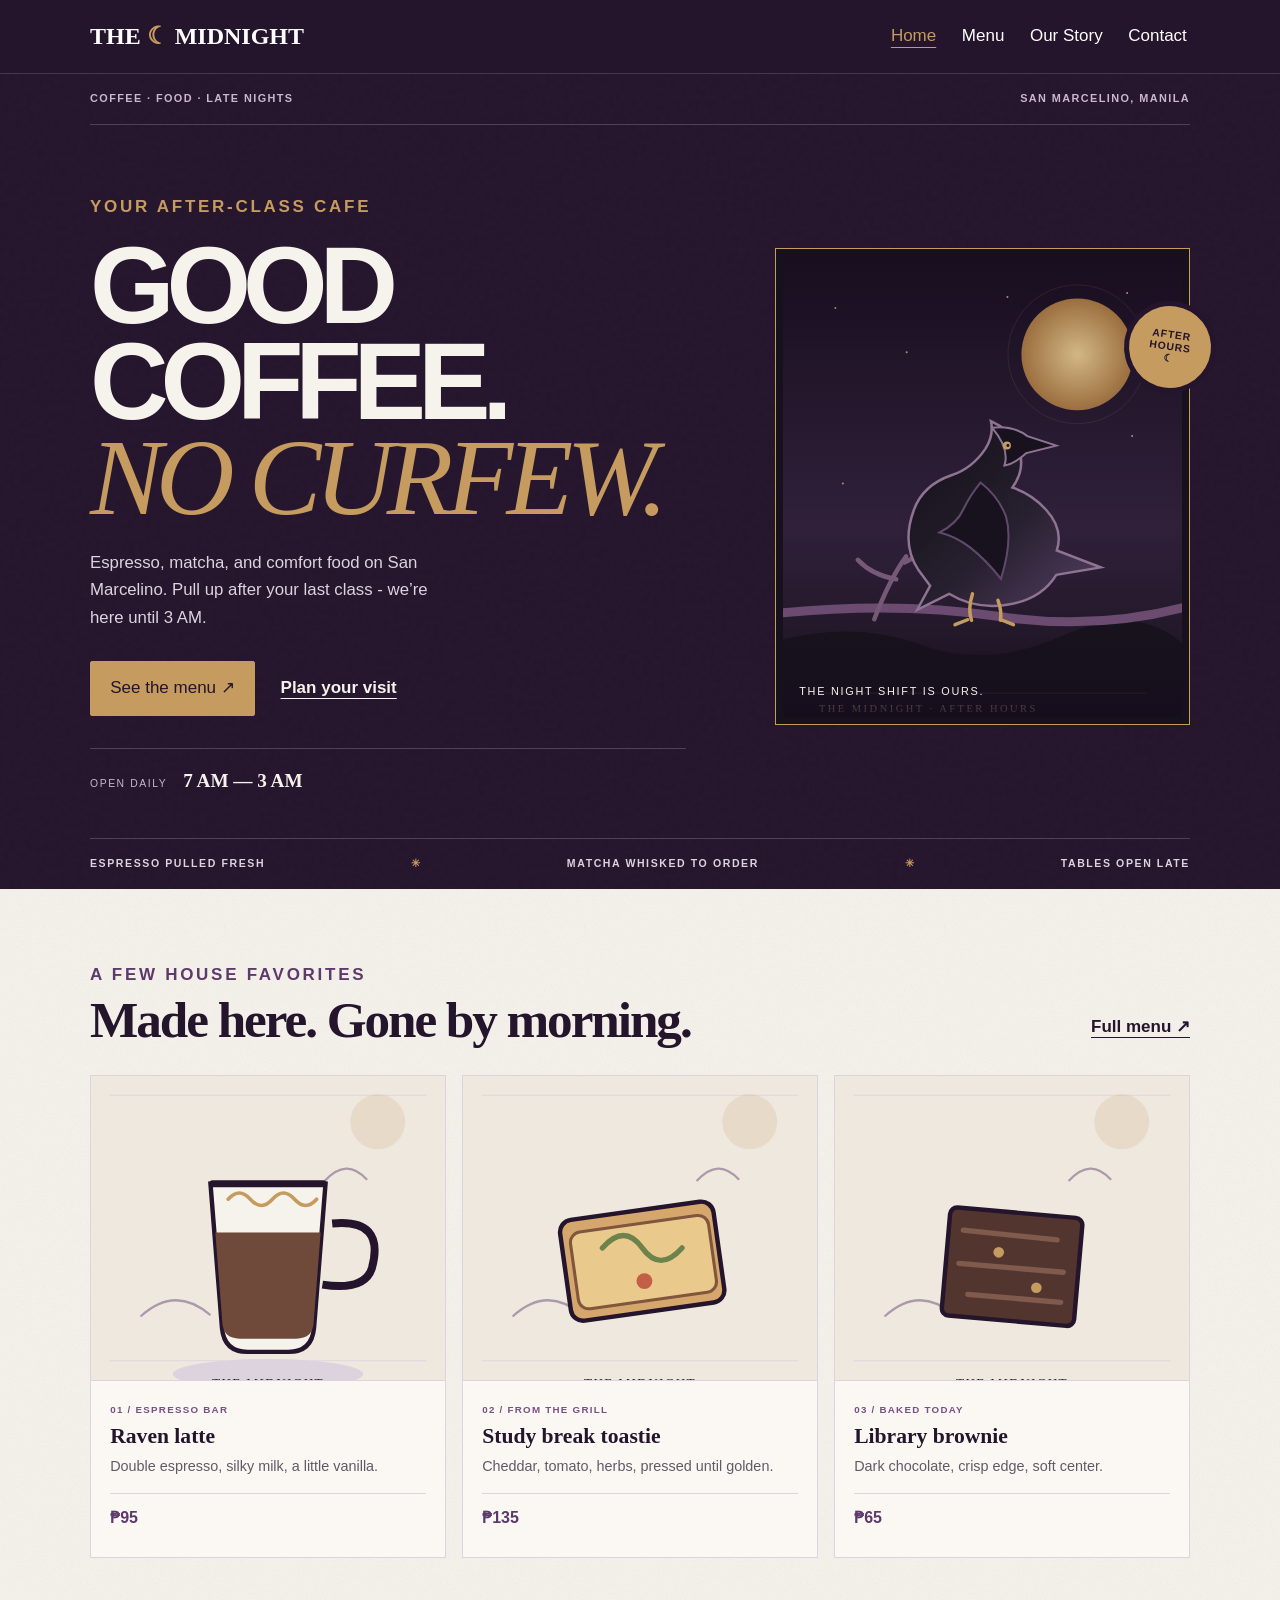
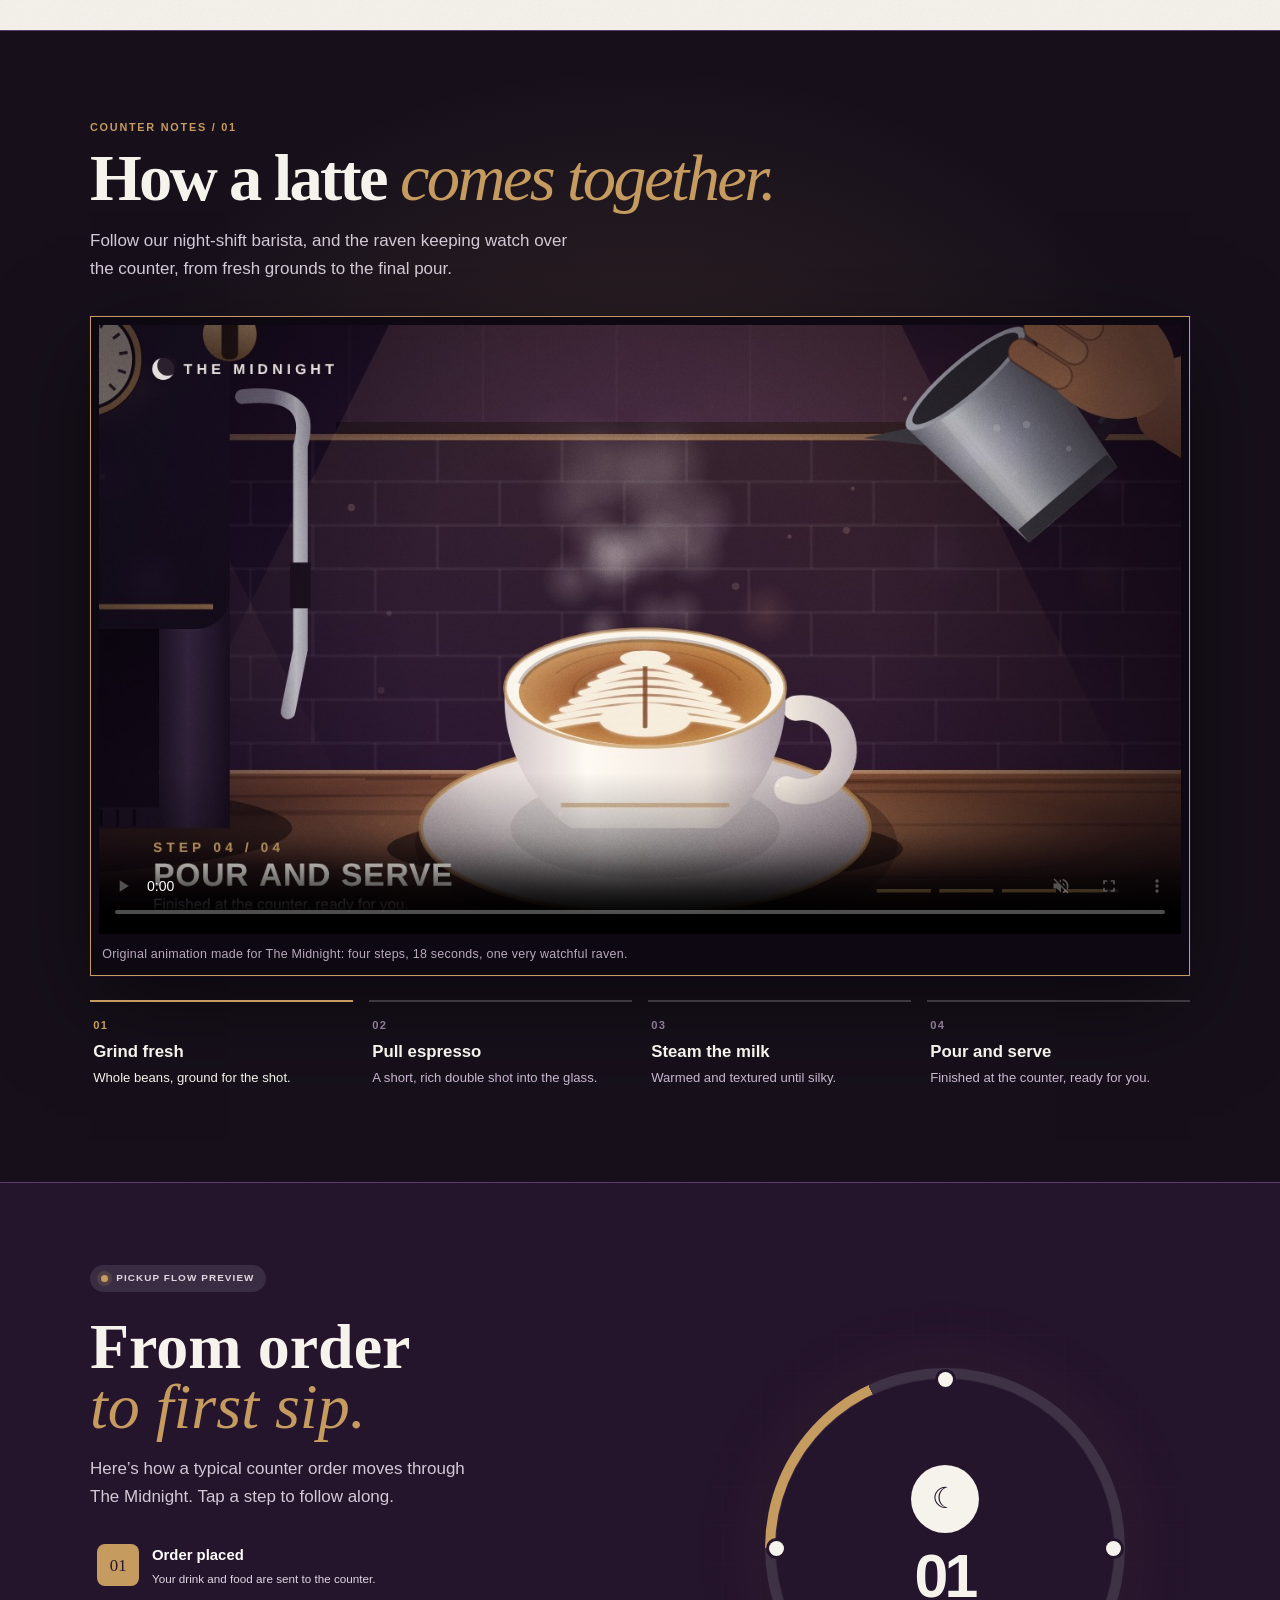
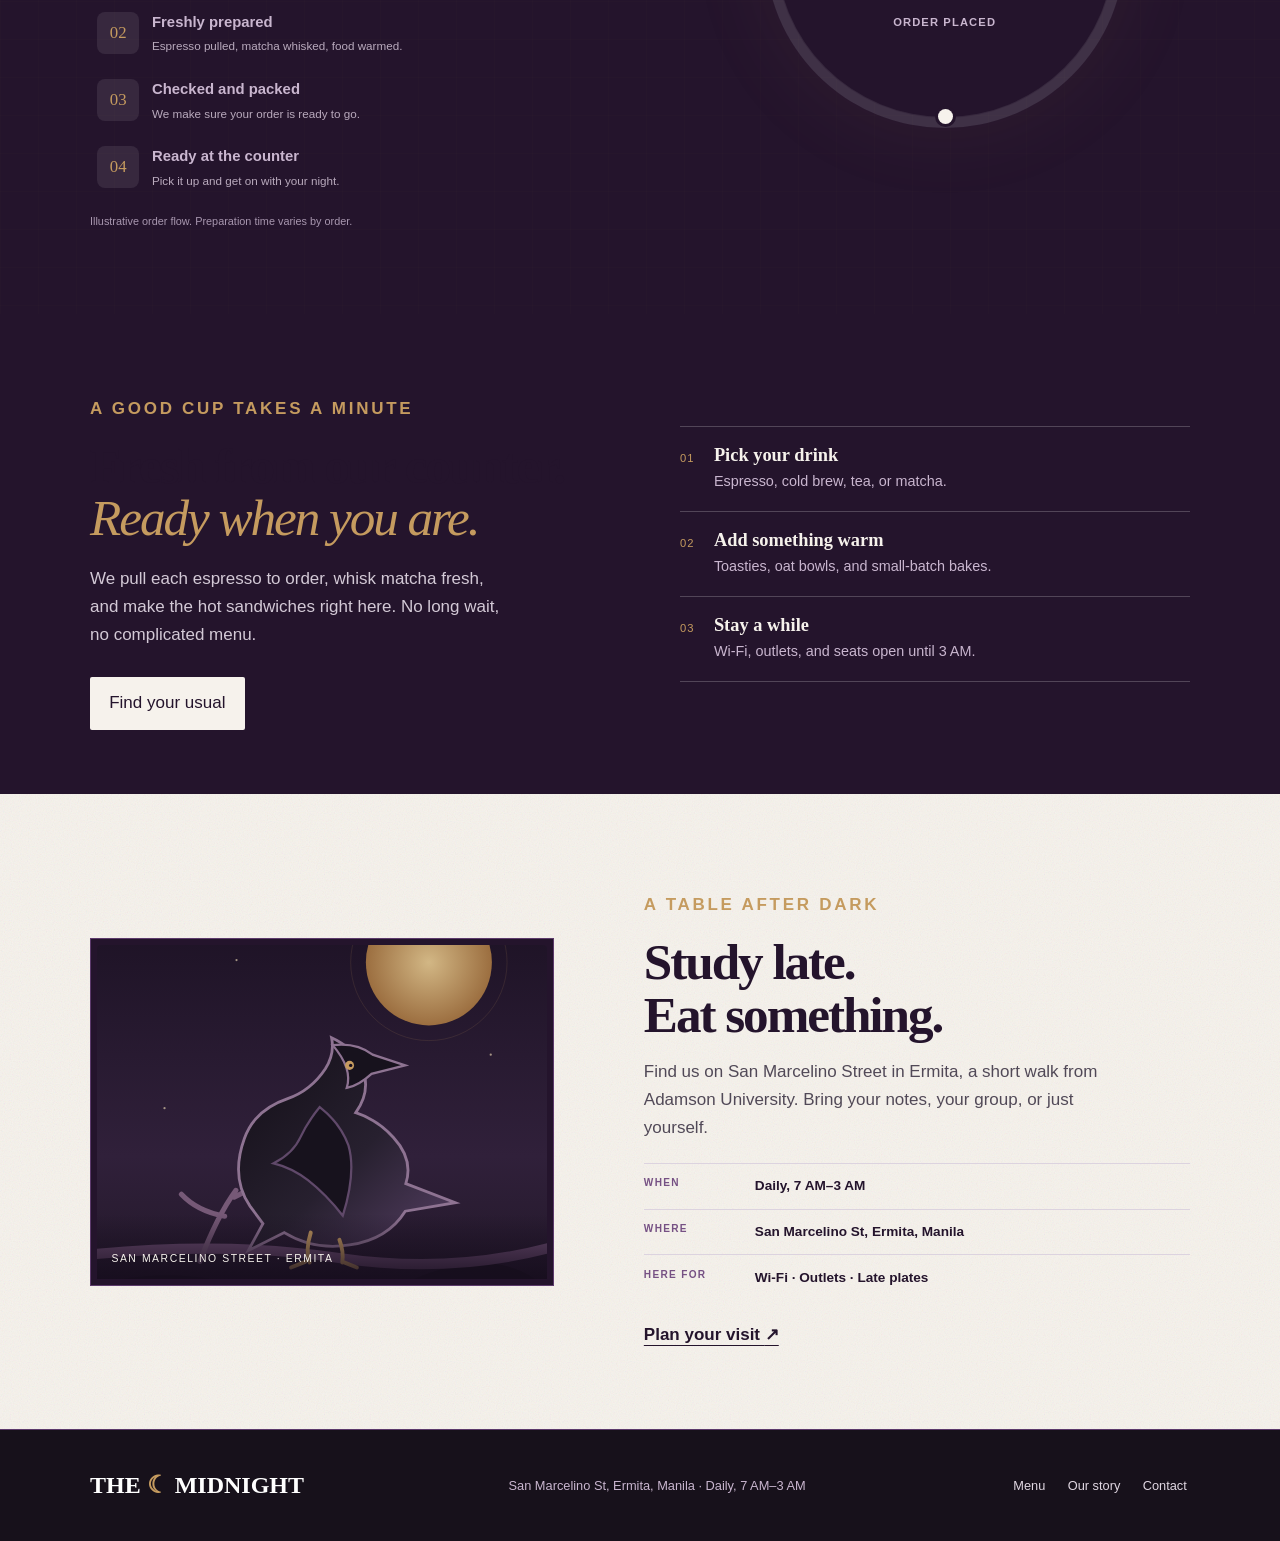
==== commit 15097960: "Add files via upload" ====
--- a/index.html
+++ b/index.html
@@ -4,9 +4,9 @@
 <main>
 <section class="mid-hero"><div class="wrap"><div class="mid-navnote"><span>COFFEE · FOOD · LATE NIGHTS</span><span>SAN MARCELINO, MANILA</span></div><div class="mid-hero-grid"><div class="mid-copy"><p class="eyebrow">Your after-class cafe</p><h1>GOOD COFFEE.<br><em>NO CURFEW.</em></h1><p>Espresso, matcha, and comfort food on San Marcelino. Pull up after your last class - we’re here until 3 AM.</p><div class="hero-actions"><a class="btn" href="menu.html">See the menu <span aria-hidden="true">↗</span></a><a class="text-link" href="contact.html">Plan your visit</a></div><div class="mid-proof"><span>OPEN DAILY</span><strong>7 AM — 3 AM</strong></div></div><figure class="mid-raven"><img src="raven-after-hours.svg" alt="Raven perched on a branch beneath a brass moon"><figcaption>THE NIGHT SHIFT IS OURS.</figcaption><span class="raven-seal">AFTER<br>HOURS<br>☾</span></figure></div><div class="mid-ticker"><span>ESPRESSO PULLED FRESH</span><b>✳</b><span>MATCHA WHISKED TO ORDER</span><b>✳</b><span>TABLES OPEN LATE</span></div></div></section>
 <section class="menu-feature wrap"><div class="section-heading"><div><p class="eyebrow">A few house favorites</p><h2>Made here. Gone by morning.</h2></div><a class="text-link" href="menu.html">Full menu <span aria-hidden="true">↗</span></a></div><div class="cards feature-cards"><article class="card menu-card"><img class="menu-art" src="raven-latte.svg" alt="Illustration of a Raven latte"><div class="menu-copy"><p class="item-tag">01 / ESPRESSO BAR</p><h3>Raven latte</h3><p>Double espresso, silky milk, a little vanilla.</p><p class="price">₱95</p></div></article><article class="card menu-card"><img class="menu-art" src="toastie.svg" alt="Illustration of a toasted cheddar sandwich"><div class="menu-copy"><p class="item-tag">02 / FROM THE GRILL</p><h3>Study break toastie</h3><p>Cheddar, tomato, herbs, pressed until golden.</p><p class="price">₱135</p></div></article><article class="card menu-card"><img class="menu-art" src="brownie.svg" alt="Illustration of a chocolate brownie"><div class="menu-copy"><p class="item-tag">03 / BAKED TODAY</p><h3>Library brownie</h3><p>Dark chocolate, crisp edge, soft center.</p><p class="price">₱65</p></div></article></div></section>
+<section class="brew-film" aria-labelledby="brew-title"><div class="wrap"><div class="brew-head"><p class="eyebrow">COUNTER NOTES / 01</p><h2 id="brew-title">How a latte <em>comes together.</em></h2><p>Follow our night-shift barista, and the raven keeping watch over the counter, from fresh grounds to the final pour.</p></div><figure class="brew-video"><video id="brewVideo" controls muted loop autoplay playsinline preload="metadata" poster="latte-making-poster.jpg" aria-label="Animation of a barista grinding, pulling espresso, steaming milk and pouring latte art while a raven watches"><source src="latte-making-animation.mp4" type="video/mp4">Your browser does not support video playback.</video><figcaption class="video-credit">Original animation made for The Midnight: four steps, 18 seconds, one very watchful raven.</figcaption></figure><ol class="chapters" aria-label="Jump to a step in the video"><li><button type="button" class="chapter is-active" data-start="0.3"><span>01</span><strong>Grind fresh</strong><small>Whole beans, ground for the shot.</small></button></li><li><button type="button" class="chapter" data-start="4.3"><span>02</span><strong>Pull espresso</strong><small>A short, rich double shot into the glass.</small></button></li><li><button type="button" class="chapter" data-start="8.3"><span>03</span><strong>Steam the milk</strong><small>Warmed and textured until silky.</small></button></li><li><button type="button" class="chapter" data-start="12.1"><span>04</span><strong>Pour and serve</strong><small>Finished at the counter, ready for you.</small></button></li></ol></div></section>
 <section class="order-flow"><div class="wrap flow-wrap"><div class="flow-copy"><p class="flow-live"><span></span> PICKUP FLOW PREVIEW</p><h2>From order<br><em>to first sip.</em></h2><p>Here’s how a typical counter order moves through The Midnight. Tap a step to follow along.</p><ol class="flow-steps" aria-label="Order progress steps"><li><button class="flow-step is-active" aria-current="step" type="button" data-step="0" data-progress="18"><span class="step-icon">01</span><span><strong>Order placed</strong><small>Your drink and food are sent to the counter.</small></span></button></li><li><button class="flow-step" type="button" data-step="1" data-progress="43"><span class="step-icon">02</span><span><strong>Freshly prepared</strong><small>Espresso pulled, matcha whisked, food warmed.</small></span></button></li><li><button class="flow-step" type="button" data-step="2" data-progress="69"><span class="step-icon">03</span><span><strong>Checked and packed</strong><small>We make sure your order is ready to go.</small></span></button></li><li><button class="flow-step" type="button" data-step="3" data-progress="100"><span class="step-icon">04</span><span><strong>Ready at the counter</strong><small>Pick it up and get on with your night.</small></span></button></li></ol><p class="flow-note">Illustrative order flow. Preparation time varies by order.</p></div><div class="flow-dial" role="status" aria-live="polite" aria-label="Order placed"><div class="dial-center"><span class="dial-mark" aria-hidden="true">☾</span><strong class="dial-number">01</strong><span class="dial-label">ORDER PLACED</span></div><i class="dial-dot d1"></i><i class="dial-dot d2"></i><i class="dial-dot d3"></i><i class="dial-dot d4"></i></div></div></section><section class="counter-band"><div class="wrap counter-grid"><div><p class="eyebrow">A good cup takes a minute</p><h2>Fresh from our counter.<br><em>Ready when you are.</em></h2><p>We pull each espresso to order, whisk matcha fresh, and make the hot sandwiches right here. No long wait, no complicated menu.</p><a class="btn btn-light" href="menu.html">Find your usual</a></div><ol class="steps"><li><span>01</span><div><h3>Pick your drink</h3><p>Espresso, cold brew, tea, or matcha.</p></div></li><li><span>02</span><div><h3>Add something warm</h3><p>Toasties, oat bowls, and small-batch bakes.</p></div></li><li><span>03</span><div><h3>Stay a while</h3><p>Wi-Fi, outlets, and seats open until 3 AM.</p></div></li></ol></div></section>
 <section class="place-section wrap"><figure class="place-art"><img src="raven-after-hours.svg" alt="The Midnight's raven mark against a night sky"><figcaption>SAN MARCELINO STREET · ERMITA</figcaption></figure><div class="place-copy"><p class="eyebrow">A table after dark</p><h2>Study late.<br>Eat something.</h2><p>Find us on San Marcelino Street in Ermita, a short walk from Adamson University. Bring your notes, your group, or just yourself.</p><ul class="place-facts"><li><span>WHEN</span><strong>Daily, 7 AM–3 AM</strong></li><li><span>WHERE</span><strong>San Marcelino St, Ermita, Manila</strong></li><li><span>HERE FOR</span><strong>Wi-Fi · Outlets · Late plates</strong></li></ul><a class="text-link" href="contact.html">Plan your visit <span aria-hidden="true">↗</span></a></div></section>
-<section class="brew-film" aria-labelledby="brew-title"><div class="wrap"><div class="brew-head"><p class="eyebrow">COUNTER NOTES / 01</p><h2 id="brew-title">How a latte <em>comes together.</em></h2><p>Follow our night-shift barista, and the raven keeping watch over the counter, from fresh grounds to the final pour.</p></div><figure class="brew-video"><video id="brewVideo" controls muted loop autoplay playsinline preload="metadata" poster="latte-making-poster.jpg" aria-label="Animation of a barista grinding, pulling espresso, steaming milk and pouring latte art while a raven watches"><source src="latte-making-animation.mp4" type="video/mp4">Your browser does not support video playback.</video><figcaption class="video-credit">Original animation made for The Midnight: four steps, 18 seconds, one very watchful raven.</figcaption></figure><ol class="chapters" aria-label="Jump to a step in the video"><li><button type="button" class="chapter is-active" data-start="0.3"><span>01</span><strong>Grind fresh</strong><small>Whole beans, ground for the shot.</small></button></li><li><button type="button" class="chapter" data-start="4.3"><span>02</span><strong>Pull espresso</strong><small>A short, rich double shot into the glass.</small></button></li><li><button type="button" class="chapter" data-start="8.3"><span>03</span><strong>Steam the milk</strong><small>Warmed and textured until silky.</small></button></li><li><button type="button" class="chapter" data-start="12.1"><span>04</span><strong>Pour and serve</strong><small>Finished at the counter, ready for you.</small></button></li></ol></div></section>
 </main><footer><div class="wrap footer-row"><a class="brand" href="index.html">THE <span>☾</span> MIDNIGHT</a><p>San Marcelino St, Ermita, Manila · Daily, 7 AM–3 AM</p><nav aria-label="Footer navigation"><a href="menu.html">Menu</a><a href="story.html">Our story</a><a href="contact.html">Contact</a></nav></div></footer><script>
 document.querySelectorAll('.flow-step').forEach((button) => {
   button.addEventListener('click', () => {
